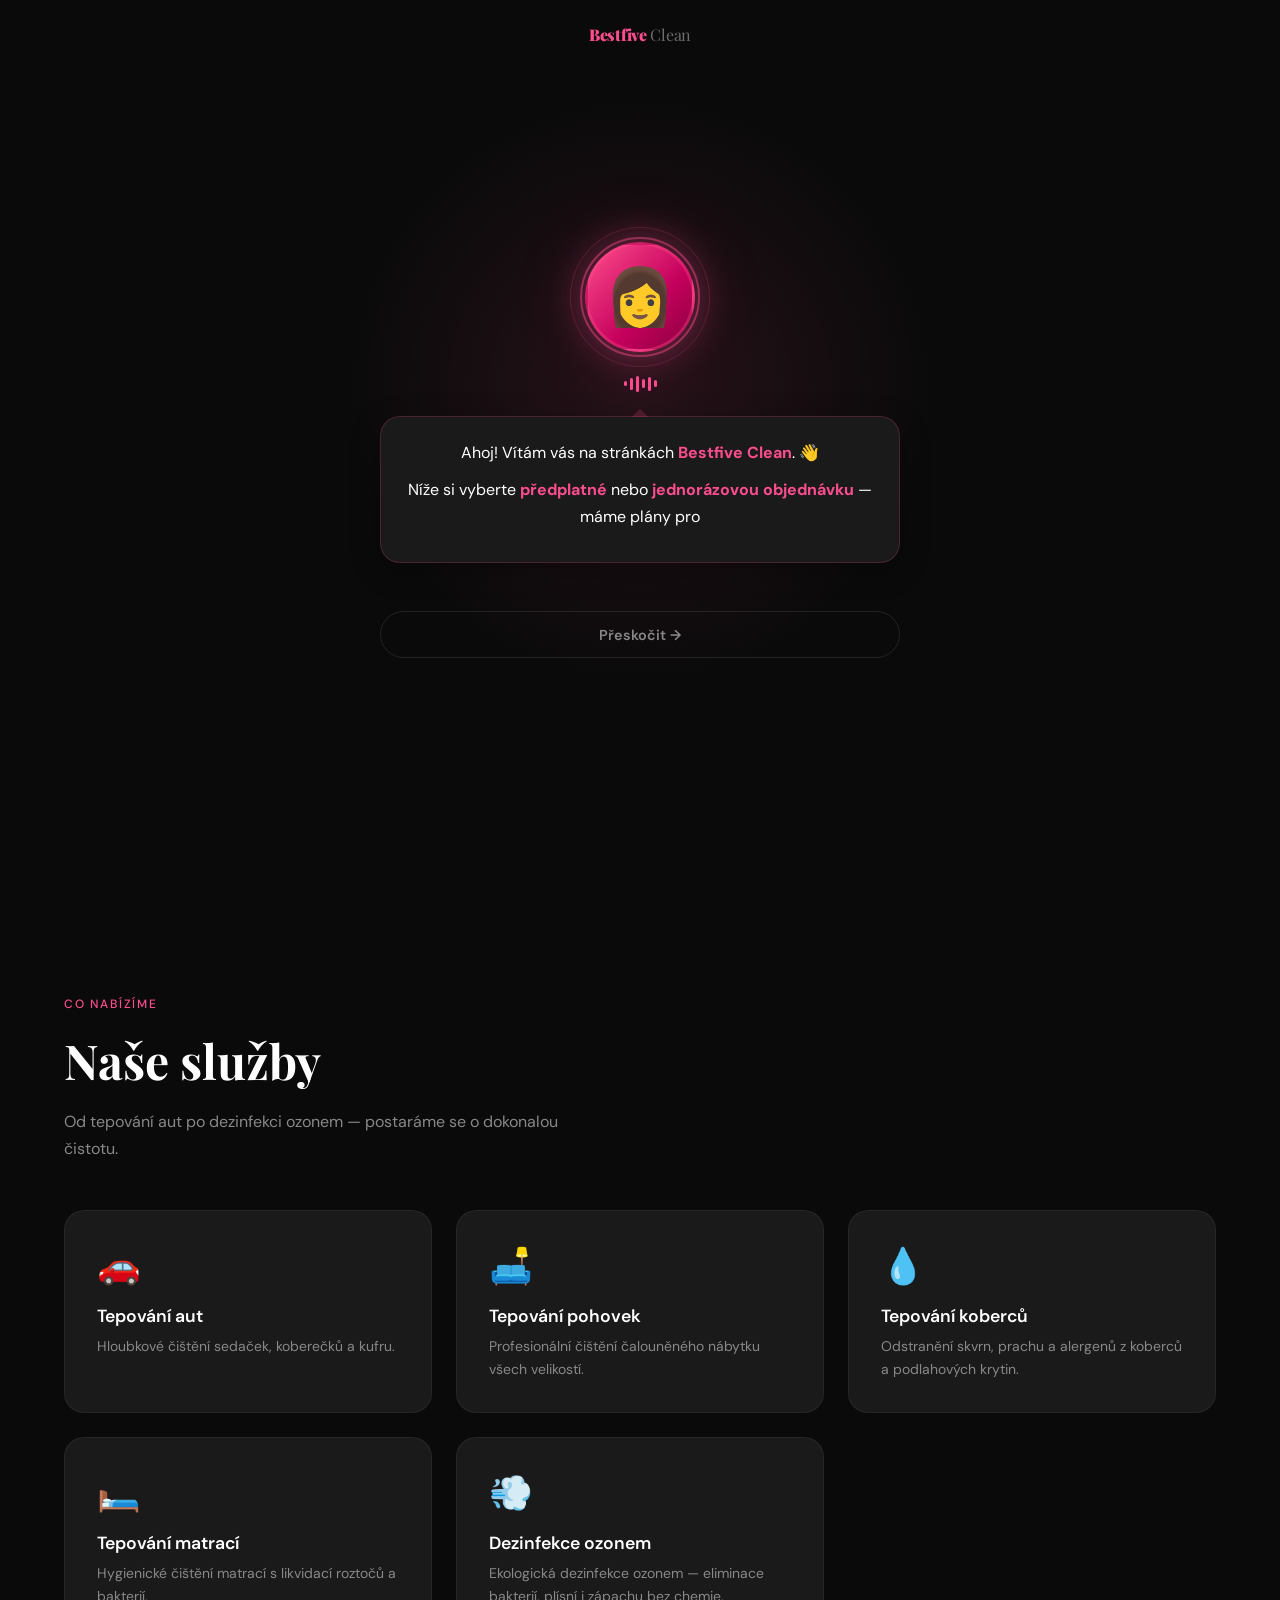
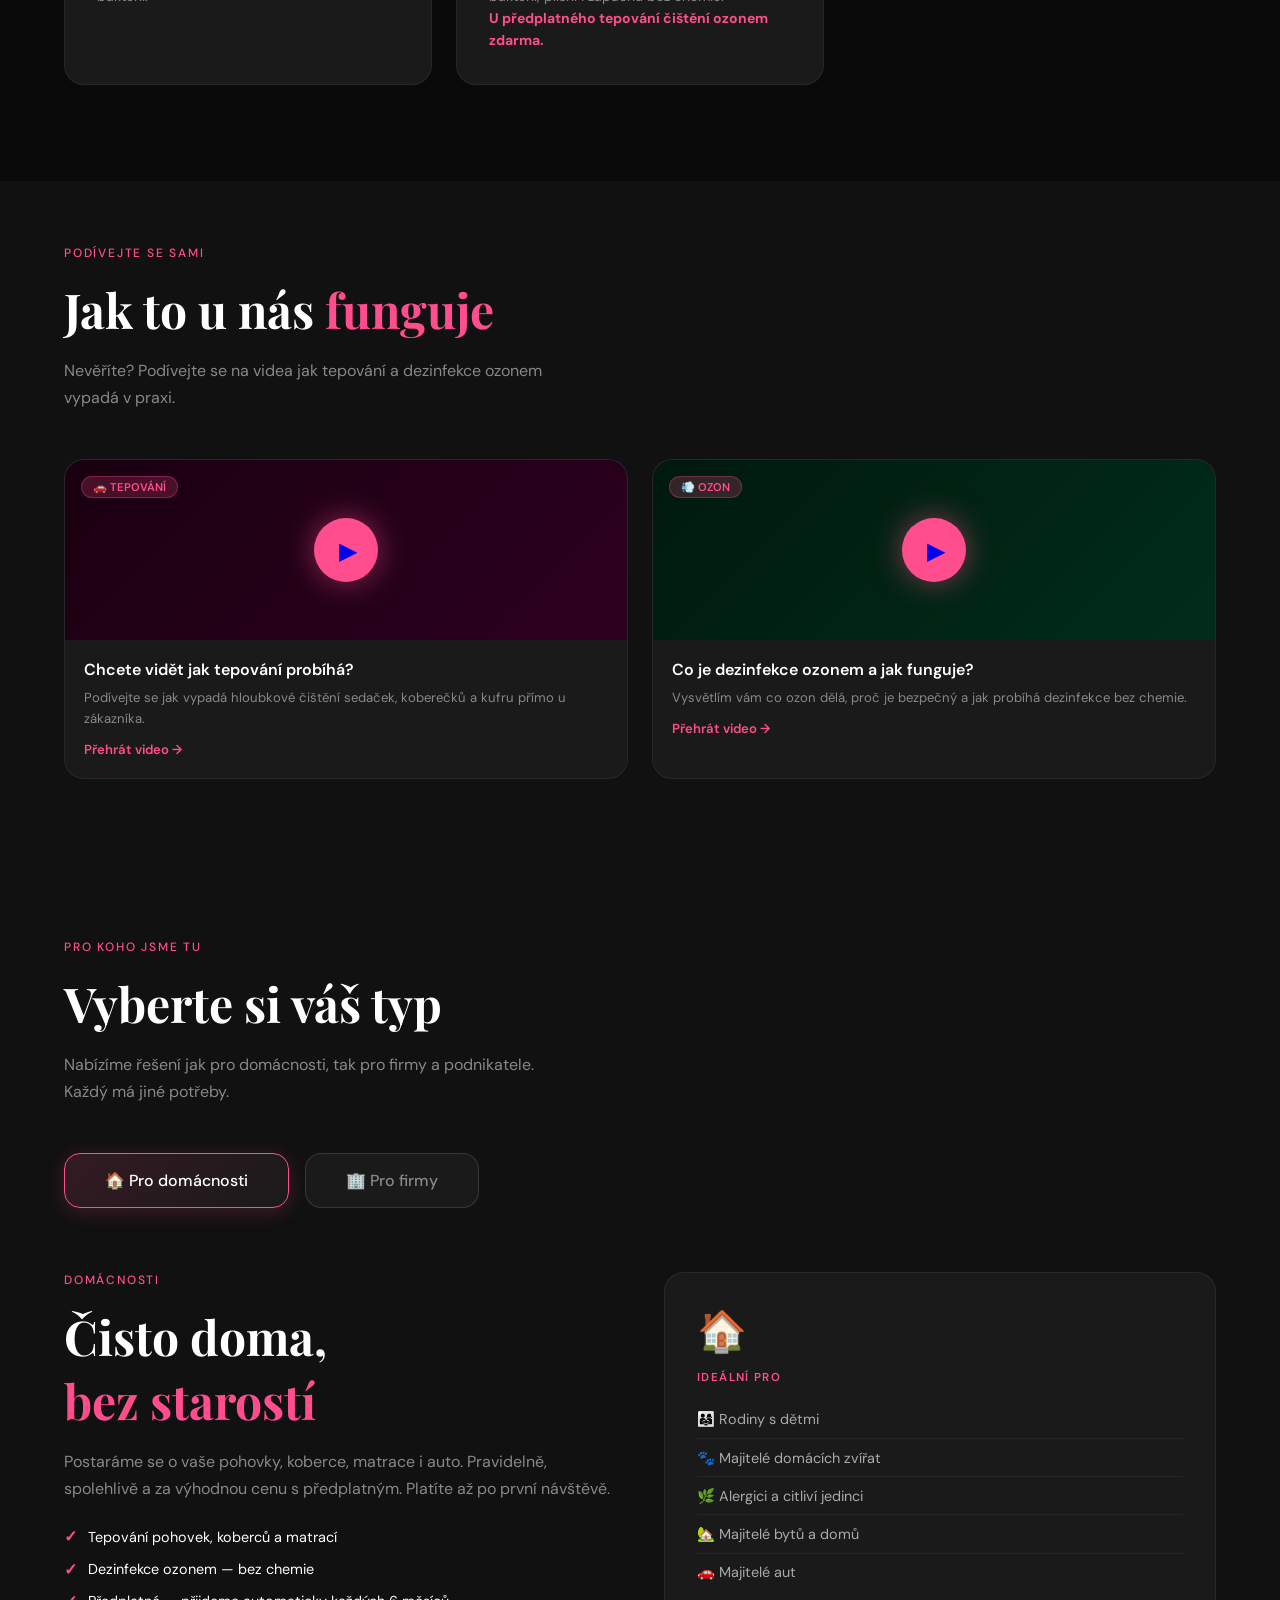
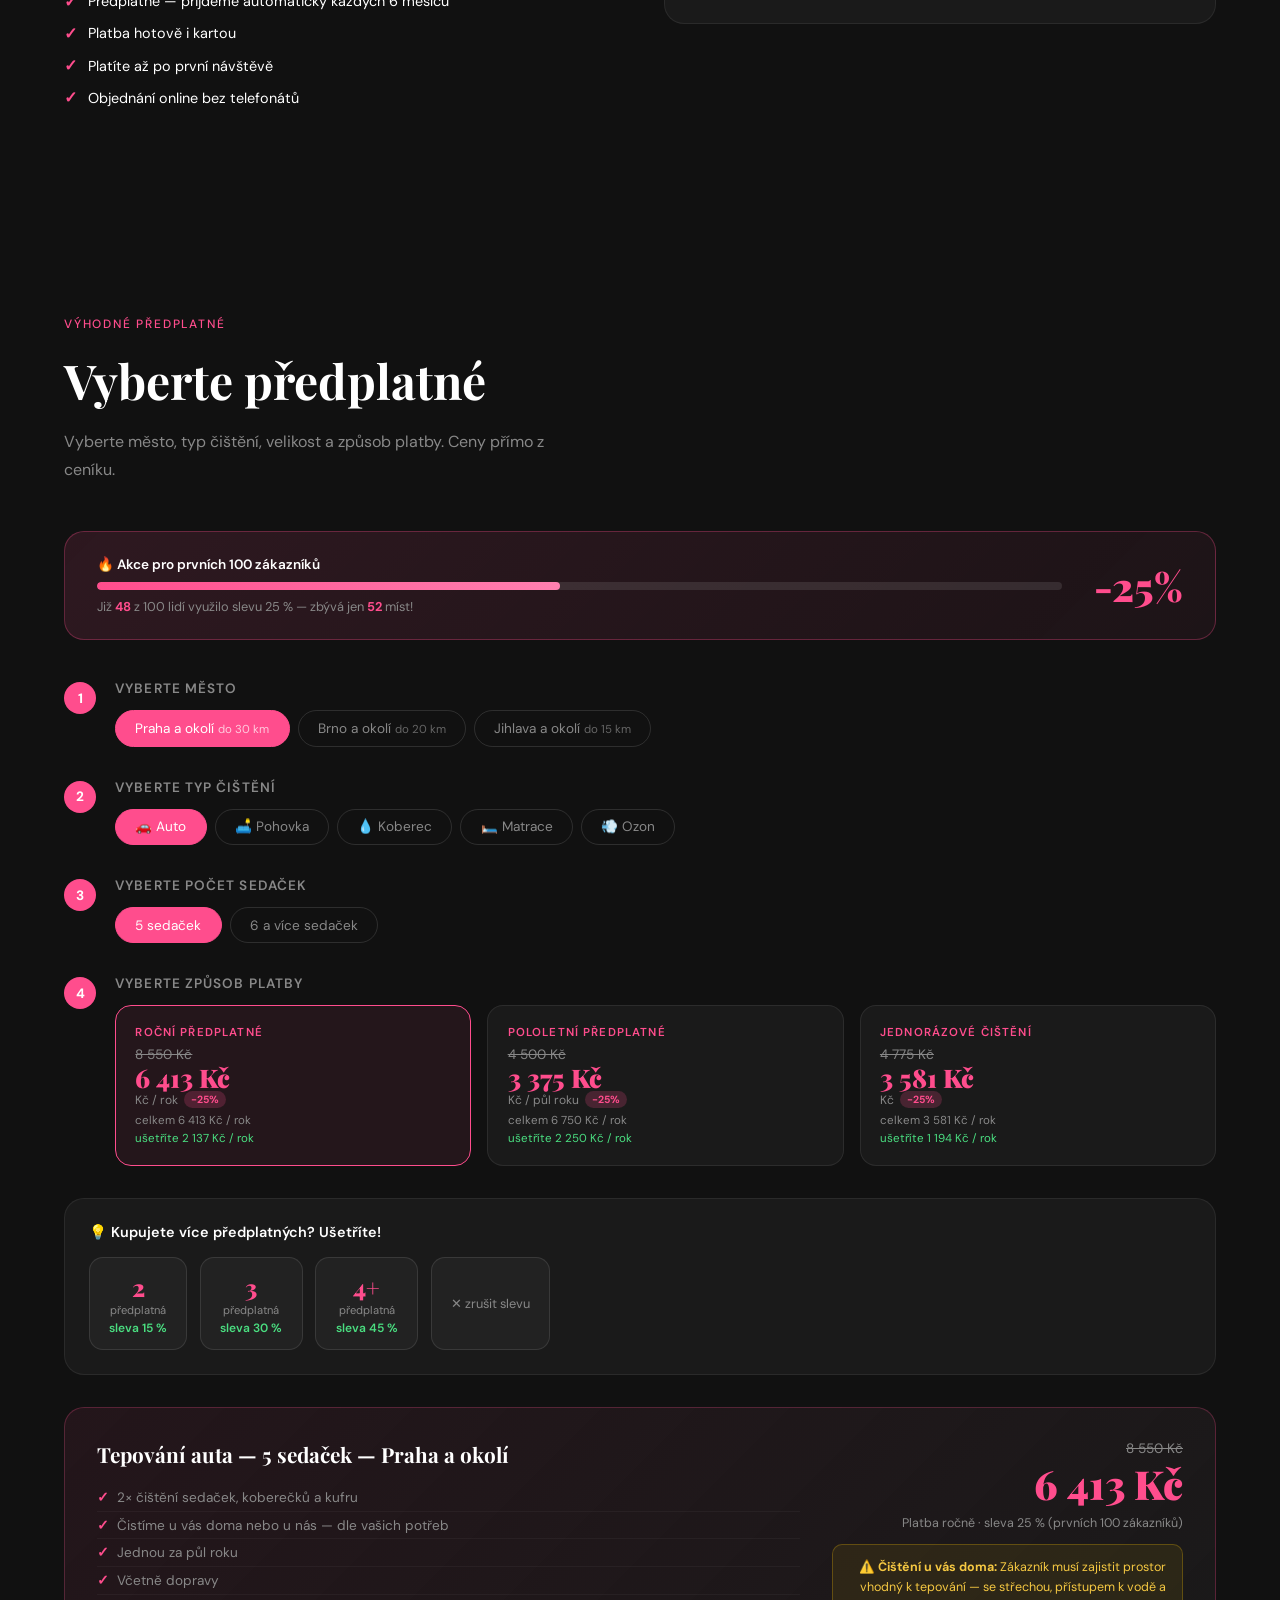
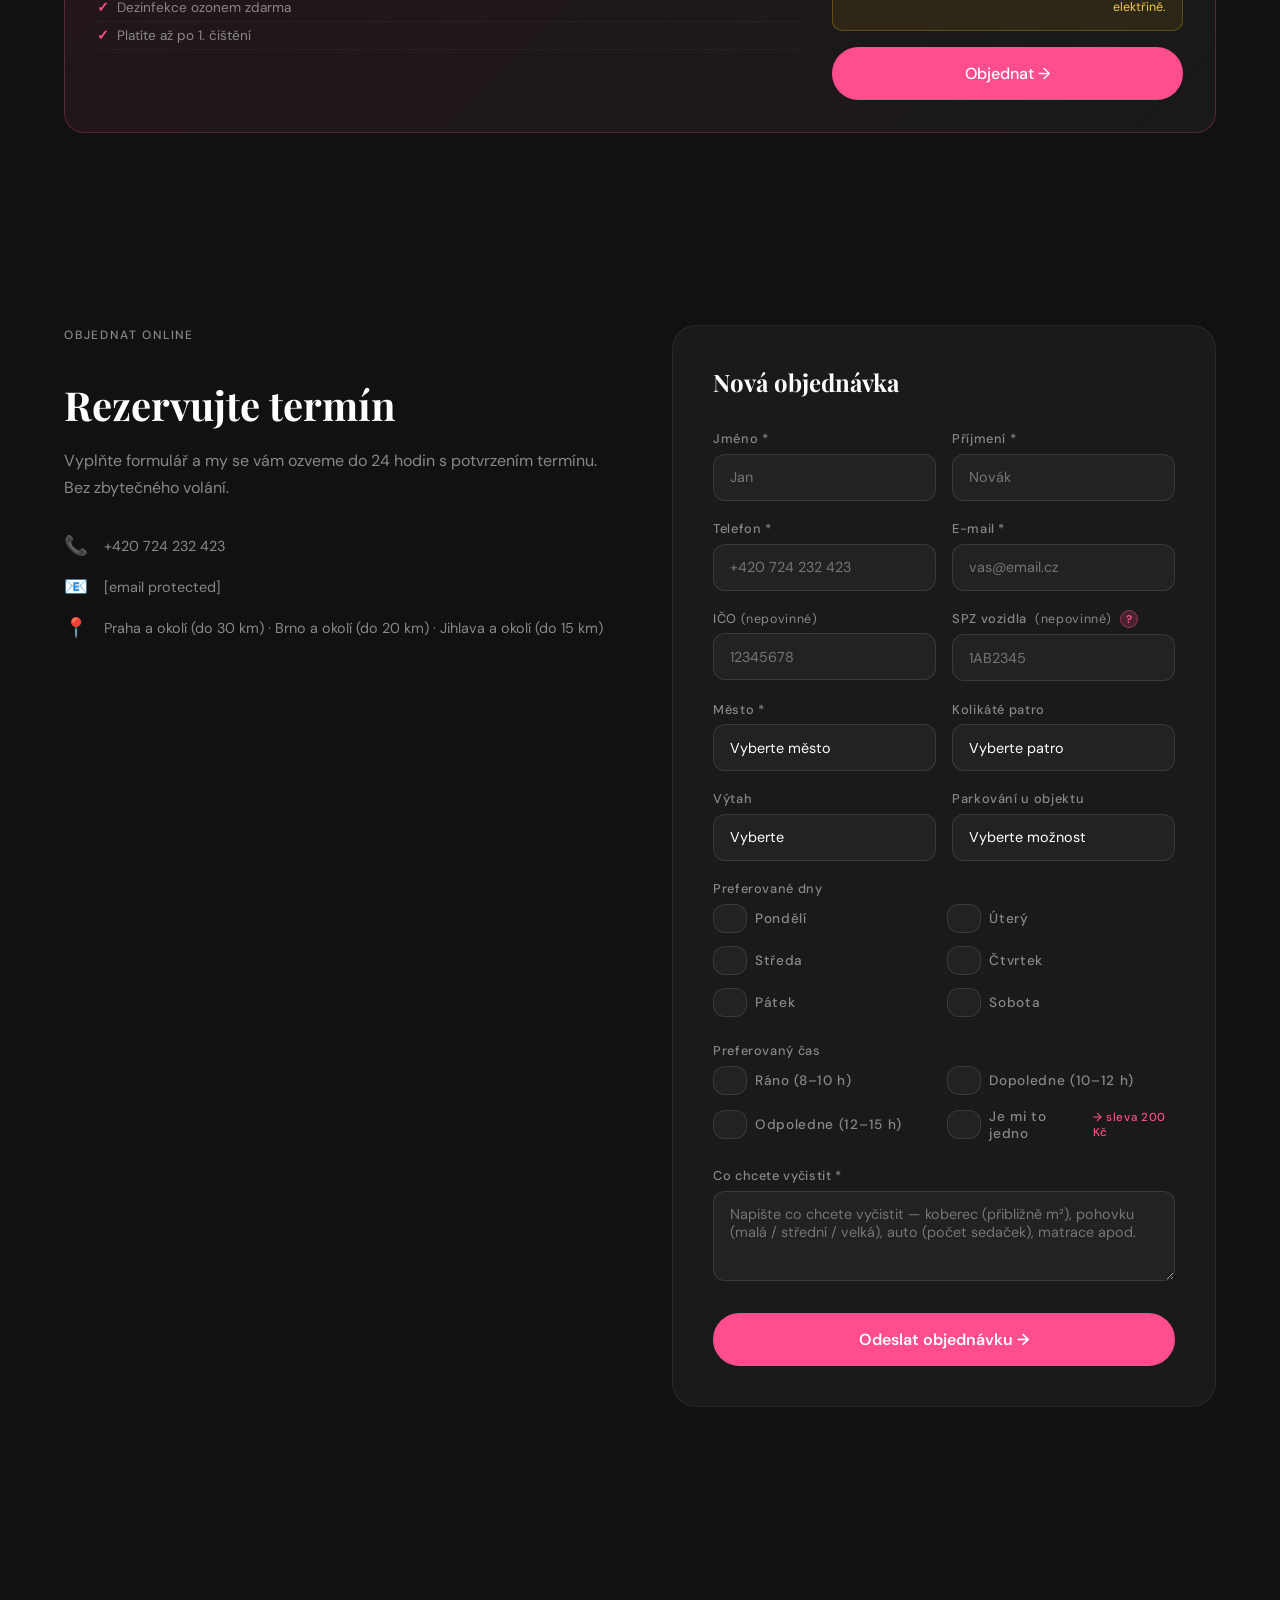
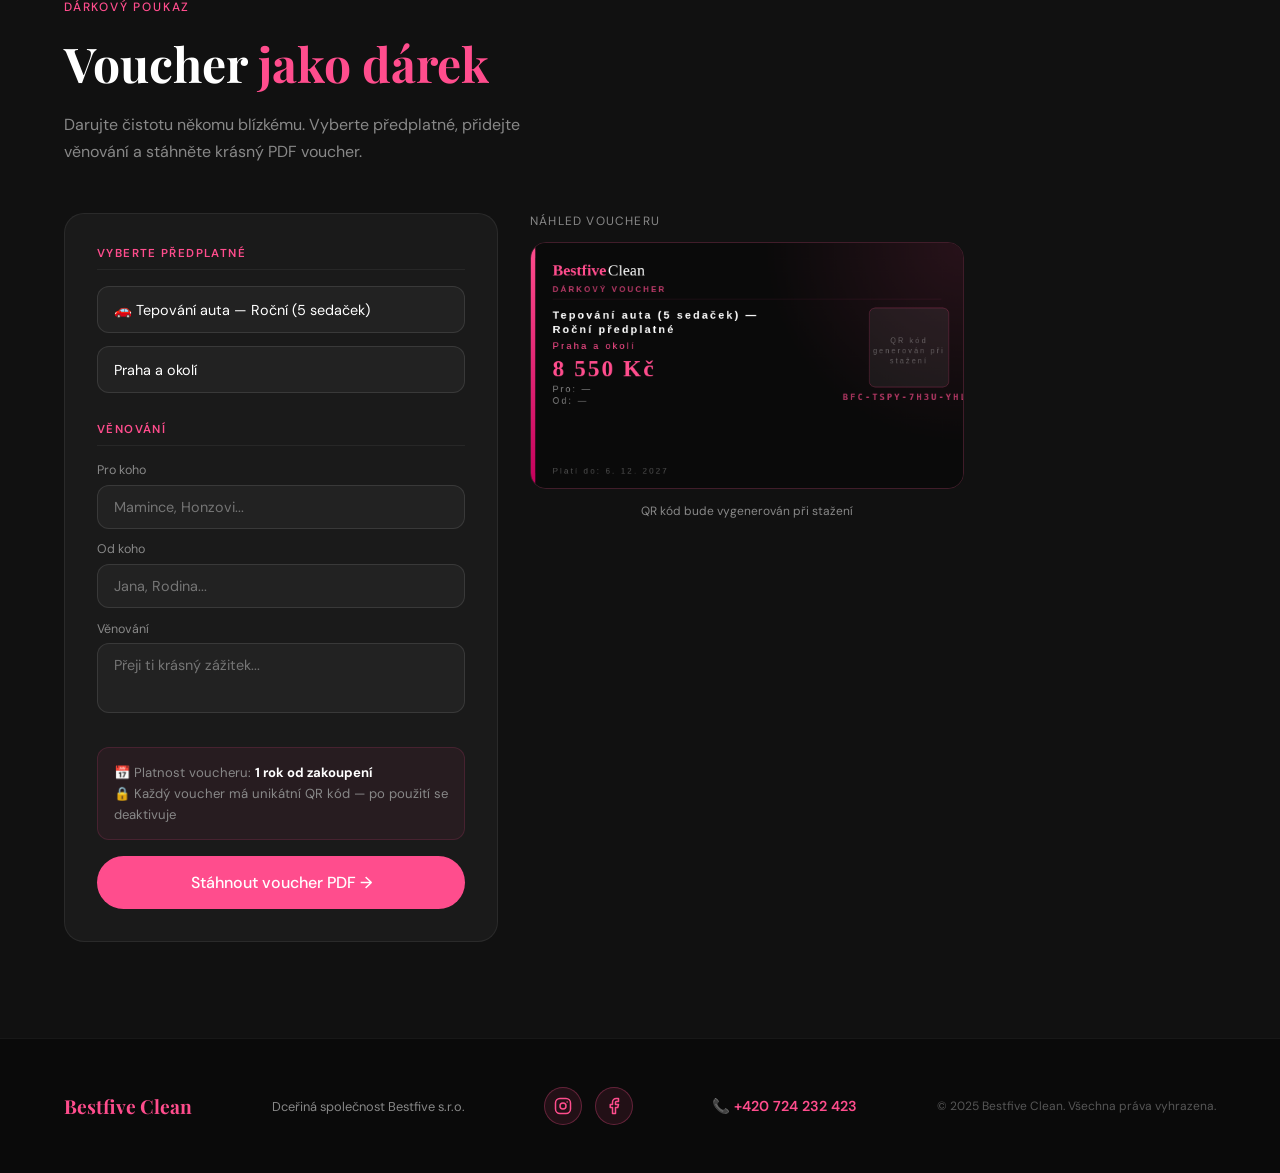
==== bestfive-clean-4.html @ 5b44f84d "Initial commit" ====
<!DOCTYPE html>
<html lang="cs">
<head>
<meta charset="UTF-8">
<meta name="viewport" content="width=device-width, initial-scale=1.0">
<title>Bestfive Clean – Profesionální čištění</title>
<link href="https://fonts.googleapis.com/css2?family=Playfair+Display:wght@400;700;900&family=DM+Sans:wght@300;400;500&display=swap" rel="stylesheet">
<style>
  :root {
    --pink: #ff4d8d;
    --pink-light: #ff80b0;
    --pink-pale: #ffe0ed;
    --black: #0a0a0a;
    --dark: #111111;
    --dark2: #1a1a1a;
    --dark3: #222222;
    --gray: #888;
    --white: #ffffff;
  }

  * { margin: 0; padding: 0; box-sizing: border-box; }

  html { scroll-behavior: smooth; }

  body {
    background: var(--black);
    color: var(--white);
    font-family: 'DM Sans', sans-serif;
    overflow-x: hidden;
  }

  /* NAV */
  nav {
    position: fixed; top: 0; width: 100%; z-index: 100;
    padding: 1.2rem 4rem;
    display: flex; align-items: center; justify-content: space-between;
    background: rgba(10,10,10,0.85);
    backdrop-filter: blur(16px);
    border-bottom: 1px solid rgba(255,77,141,0.15);
  }
  .logo {
    font-family: 'Playfair Display', serif;
    font-size: 1.5rem; font-weight: 900;
    color: var(--pink);
    letter-spacing: -0.5px;
  }
  .logo span { color: var(--white); font-weight: 300; }
  nav ul { list-style: none; display: flex; gap: 2.5rem; }
  nav ul a {
    color: var(--gray); text-decoration: none;
    font-size: 0.875rem; font-weight: 500;
    transition: color 0.2s;
    letter-spacing: 0.05em;
  }
  nav ul a:hover { color: var(--pink); }
  .nav-btn {
    background: var(--pink); color: var(--white);
    border: none; padding: 0.65rem 1.5rem;
    border-radius: 50px; font-size: 0.875rem; font-weight: 500;
    cursor: pointer; transition: all 0.2s;
    font-family: 'DM Sans', sans-serif;
  }
  .nav-btn:hover { background: var(--pink-light); transform: translateY(-1px); }

  /* HERO */
  .hero {
    min-height: 100vh;
    display: flex; flex-direction: column;
    align-items: center; justify-content: center;
    text-align: center;
    padding: 8rem 2rem 4rem;
    position: relative;
    overflow: hidden;
  }
  .hero::before {
    content: '';
    position: absolute; top: -200px; left: 50%; transform: translateX(-50%);
    width: 700px; height: 700px;
    background: radial-gradient(circle, rgba(255,77,141,0.18) 0%, transparent 70%);
    pointer-events: none;
  }
  .hero-badge {
    display: inline-block;
    background: rgba(255,77,141,0.12);
    border: 1px solid rgba(255,77,141,0.3);
    color: var(--pink); font-size: 0.75rem; font-weight: 500;
    padding: 0.4rem 1.2rem; border-radius: 50px;
    margin-bottom: 2rem; letter-spacing: 0.12em; text-transform: uppercase;
    animation: fadeUp 0.6s ease both;
  }
  .hero h1 {
    font-family: 'Playfair Display', serif;
    font-size: clamp(3rem, 8vw, 6.5rem);
    font-weight: 900; line-height: 1.05;
    margin-bottom: 1.5rem;
    animation: fadeUp 0.6s 0.1s ease both;
  }
  .hero h1 .pink { color: var(--pink); }
  .hero p {
    font-size: 1.1rem; color: var(--gray);
    max-width: 540px; line-height: 1.7;
    margin-bottom: 2.5rem;
    animation: fadeUp 0.6s 0.2s ease both;
  }
  .hero-btns {
    display: flex; gap: 1rem; flex-wrap: wrap; justify-content: center;
    animation: fadeUp 0.6s 0.3s ease both;
  }
  .btn-primary {
    background: var(--pink); color: var(--white);
    padding: 1rem 2.2rem; border-radius: 50px;
    font-size: 1rem; font-weight: 500; cursor: pointer;
    border: none; transition: all 0.25s;
    font-family: 'DM Sans', sans-serif; text-decoration: none;
    display: inline-block;
  }
  .btn-primary:hover { background: var(--pink-light); transform: translateY(-2px); box-shadow: 0 8px 30px rgba(255,77,141,0.35); }
  .btn-outline {
    background: transparent; color: var(--white);
    padding: 1rem 2.2rem; border-radius: 50px;
    font-size: 1rem; font-weight: 500; cursor: pointer;
    border: 1px solid rgba(255,255,255,0.2); transition: all 0.25s;
    font-family: 'DM Sans', sans-serif; text-decoration: none;
    display: inline-block;
  }
  .btn-outline:hover { border-color: var(--pink); color: var(--pink); transform: translateY(-2px); }

  .hero-stats {
    display: flex; gap: 3rem; margin-top: 4rem;
    animation: fadeUp 0.6s 0.4s ease both;
  }
  .stat { text-align: center; }
  .stat-num {
    font-family: 'Playfair Display', serif;
    font-size: 2rem; font-weight: 700; color: var(--pink);
  }
  .stat-label { font-size: 0.8rem; color: var(--gray); margin-top: 0.2rem; }

  /* SERVICES */
  section { padding: 6rem 4rem; }
  .section-label {
    font-size: 0.75rem; color: var(--pink); letter-spacing: 0.15em;
    text-transform: uppercase; font-weight: 500; margin-bottom: 1rem;
  }
  .section-title {
    font-family: 'Playfair Display', serif;
    font-size: clamp(2rem, 4vw, 3rem); font-weight: 700;
    margin-bottom: 1rem;
  }
  .section-sub { color: var(--gray); font-size: 1rem; max-width: 500px; line-height: 1.7; margin-bottom: 3rem; }

  .services-grid {
    display: grid;
    grid-template-columns: repeat(auto-fit, minmax(280px, 1fr));
    gap: 1.5rem;
  }
  .service-card {
    background: var(--dark2);
    border: 1px solid rgba(255,255,255,0.06);
    border-radius: 20px; padding: 2rem;
    transition: all 0.3s; cursor: default;
    position: relative; overflow: hidden;
  }
  .service-card::before {
    content: '';
    position: absolute; top: 0; left: 0; right: 0; height: 2px;
    background: linear-gradient(90deg, transparent, var(--pink), transparent);
    opacity: 0; transition: opacity 0.3s;
  }
  .service-card:hover { border-color: rgba(255,77,141,0.2); transform: translateY(-4px); }
  .service-card:hover::before { opacity: 1; }
  .service-icon { font-size: 2.2rem; margin-bottom: 1rem; }
  .service-card h3 { font-size: 1.1rem; font-weight: 600; margin-bottom: 0.5rem; }
  .service-card p { color: var(--gray); font-size: 0.875rem; line-height: 1.6; }

  /* CITY TABS */
  .city-section { background: var(--dark); }
  .tabs {
    display: flex; gap: 0.5rem; margin-bottom: 2.5rem; flex-wrap: wrap;
  }
  .tab {
    padding: 0.6rem 1.5rem; border-radius: 50px;
    border: 1px solid rgba(255,255,255,0.1);
    background: transparent; color: var(--gray);
    cursor: pointer; font-size: 0.875rem; font-weight: 500;
    transition: all 0.2s; font-family: 'DM Sans', sans-serif;
  }
  .tab.active { background: var(--pink); color: var(--white); border-color: var(--pink); }
  .tab:hover:not(.active) { border-color: var(--pink); color: var(--pink); }

  .city-panel { display: none; }
  .city-panel.active { display: block; }

  /* PRICING */
  .plans-grid {
    display: grid;
    grid-template-columns: repeat(auto-fit, minmax(300px, 1fr));
    gap: 1.5rem;
  }
  .plan-card {
    background: var(--dark2);
    border: 1px solid rgba(255,255,255,0.06);
    border-radius: 24px; padding: 2.5rem;
    transition: all 0.3s; position: relative;
  }
  .plan-card.featured {
    border-color: var(--pink);
    background: linear-gradient(135deg, rgba(255,77,141,0.08), var(--dark2));
  }
  .plan-badge {
    position: absolute; top: -14px; left: 50%; transform: translateX(-50%);
    background: var(--pink); color: var(--white);
    font-size: 0.7rem; font-weight: 600; padding: 0.3rem 1rem;
    border-radius: 50px; letter-spacing: 0.08em; text-transform: uppercase;
    white-space: nowrap;
  }
  .plan-type {
    font-size: 0.7rem; color: var(--pink); letter-spacing: 0.12em;
    text-transform: uppercase; font-weight: 600; margin-bottom: 0.5rem;
  }
  .plan-name { font-family: 'Playfair Display', serif; font-size: 1.4rem; font-weight: 700; margin-bottom: 1rem; }
  .plan-price {
    margin-bottom: 1.5rem;
    display: flex; align-items: baseline; gap: 0.3rem;
  }
  .price-amount {
    font-family: 'Playfair Display', serif;
    font-size: 2.8rem; font-weight: 900; color: var(--pink);
  }
  .price-unit { color: var(--gray); font-size: 0.875rem; }
  .plan-desc { color: var(--gray); font-size: 0.875rem; margin-bottom: 1.5rem; line-height: 1.6; }
  .plan-features { list-style: none; margin-bottom: 2rem; }
  .plan-features li {
    padding: 0.5rem 0;
    border-bottom: 1px solid rgba(255,255,255,0.05);
    font-size: 0.875rem; display: flex; align-items: center; gap: 0.6rem;
  }
  .plan-features li:last-child { border-bottom: none; }
  .plan-features li::before { content: '✓'; color: var(--pink); font-weight: 700; font-size: 0.8rem; }
  .plan-btn {
    width: 100%; padding: 0.9rem;
    border-radius: 50px; border: none; cursor: pointer;
    font-size: 0.9rem; font-weight: 600;
    font-family: 'DM Sans', sans-serif;
    transition: all 0.25s;
  }
  .plan-btn-primary { background: var(--pink); color: var(--white); }
  .plan-btn-primary:hover { background: var(--pink-light); transform: translateY(-1px); }
  .plan-btn-outline { background: transparent; color: var(--white); border: 1px solid rgba(255,255,255,0.15); }
  .plan-btn-outline:hover { border-color: var(--pink); color: var(--pink); }

  /* BOOKING FORM */
  .booking-section { background: var(--dark); }
  .booking-grid {
    display: grid; grid-template-columns: 1fr 1fr; gap: 4rem; align-items: start;
  }
  .booking-info h2 { font-family: 'Playfair Display', serif; font-size: 2.5rem; margin-bottom: 1rem; }
  .booking-info p { color: var(--gray); line-height: 1.7; margin-bottom: 2rem; }
  .contact-item {
    display: flex; align-items: center; gap: 1rem;
    margin-bottom: 1rem; color: var(--gray); font-size: 0.9rem;
  }
  .contact-item .icon { font-size: 1.2rem; }
  .contact-item a { color: var(--gray); text-decoration: none; transition: color 0.2s; }
  .contact-item a:hover { color: var(--pink); }

  .booking-form {
    background: var(--dark2);
    border: 1px solid rgba(255,255,255,0.06);
    border-radius: 24px; padding: 2.5rem;
  }
  .booking-form h3 {
    font-family: 'Playfair Display', serif;
    font-size: 1.5rem; margin-bottom: 2rem;
  }
  .form-row { display: grid; grid-template-columns: 1fr 1fr; gap: 1rem; }
  .form-group { margin-bottom: 1.2rem; }
  .form-group label {
    display: block; font-size: 0.8rem; color: var(--gray);
    margin-bottom: 0.4rem; font-weight: 500; letter-spacing: 0.05em;
  }
  .form-group input,
  .form-group select,
  .form-group textarea {
    width: 100%;
    background: rgba(255,255,255,0.04);
    border: 1px solid rgba(255,255,255,0.1);
    border-radius: 12px; padding: 0.85rem 1rem;
    color: var(--white); font-size: 0.9rem;
    font-family: 'DM Sans', sans-serif;
    transition: border-color 0.2s; outline: none;
    appearance: none;
  }
  .form-group input:focus,
  .form-group select:focus,
  .form-group textarea:focus { border-color: var(--pink); }
  .form-group select option { background: var(--dark2); }
  .form-group textarea { resize: vertical; min-height: 100px; }
  .form-submit {
    width: 100%; padding: 1rem;
    background: var(--pink); color: var(--white);
    border: none; border-radius: 50px;
    font-size: 1rem; font-weight: 600; cursor: pointer;
    font-family: 'DM Sans', sans-serif;
    transition: all 0.25s; margin-top: 0.5rem;
  }
  .form-submit:hover { background: var(--pink-light); transform: translateY(-1px); box-shadow: 0 8px 30px rgba(255,77,141,0.3); }

  /* SUCCESS */
  .success-msg {
    display: none; text-align: center; padding: 2rem;
  }
  .success-msg .check { font-size: 3rem; margin-bottom: 1rem; }
  .success-msg h4 { font-family: 'Playfair Display', serif; font-size: 1.5rem; color: var(--pink); margin-bottom: 0.5rem; }
  .success-msg p { color: var(--gray); }

  /* FOOTER */
  footer {
    background: var(--black);
    border-top: 1px solid rgba(255,255,255,0.06);
    padding: 3rem 4rem;
    display: flex; align-items: center; justify-content: space-between;
    flex-wrap: wrap; gap: 1rem;
  }
  .footer-logo { font-family: 'Playfair Display', serif; font-size: 1.2rem; color: var(--pink); font-weight: 700; }
  .footer-note { color: var(--gray); font-size: 0.8rem; }
  .footer-sub { color: var(--gray); font-size: 0.75rem; opacity: 0.6; }

  /* MODAL */
  .modal-overlay {
    display: none; position: fixed; inset: 0; z-index: 1000;
    background: rgba(0,0,0,0.85); backdrop-filter: blur(8px);
    align-items: center; justify-content: center;
  }
  .modal-overlay.open { display: flex; }
  .modal {
    background: var(--dark2); border: 1px solid rgba(255,77,141,0.2);
    border-radius: 24px; padding: 2.5rem; max-width: 480px; width: 90%;
    position: relative; animation: modalIn 0.3s ease;
  }
  .modal-close {
    position: absolute; top: 1.2rem; right: 1.5rem;
    background: none; border: none; color: var(--gray);
    font-size: 1.4rem; cursor: pointer;
  }
  .modal h3 { font-family: 'Playfair Display', serif; font-size: 1.5rem; margin-bottom: 0.5rem; }
  .modal .plan-info {
    background: rgba(255,77,141,0.08); border-radius: 12px;
    padding: 1rem 1.2rem; margin-bottom: 1.5rem;
    border: 1px solid rgba(255,77,141,0.2);
  }
  .modal .plan-info p { font-size: 0.875rem; color: var(--pink-light); }

  @keyframes fadeUp {
    from { opacity: 0; transform: translateY(20px); }
    to { opacity: 1; transform: translateY(0); }
  }
  @keyframes modalIn {
    from { opacity: 0; transform: scale(0.95) translateY(10px); }
    to { opacity: 1; transform: scale(1) translateY(0); }
  }

  @media (max-width: 768px) {
    nav { padding: 1rem 1.5rem; }
    nav ul { display: none; }
    section { padding: 4rem 1.5rem; }
    .booking-grid { grid-template-columns: 1fr; gap: 2rem; }
    .form-row { grid-template-columns: 1fr; }
    footer { flex-direction: column; text-align: center; padding: 2rem 1.5rem; }
    .hero-stats { gap: 1.5rem; }
  }

  /* ===== SPLASH SCREEN ===== */
  #splash {
    position: fixed; inset: 0; z-index: 1000;
    background: var(--black);
    display: flex; align-items: center; justify-content: center;
    flex-direction: column;
    transition: opacity 0.6s ease, transform 0.6s ease;
  }
  #splash.hiding {
    opacity: 0; pointer-events: none; transform: scale(1.03);
  }

  /* Subtle bg glow */
  #splash::before {
    content: '';
    position: absolute; top: 50%; left: 50%; transform: translate(-50%,-60%);
    width: 600px; height: 600px; border-radius: 50%;
    background: radial-gradient(circle, rgba(255,77,141,0.12) 0%, transparent 70%);
    pointer-events: none;
  }

  .splash-inner {
    display: flex; flex-direction: column; align-items: center;
    max-width: 520px; width: 90%; text-align: center;
    position: relative; z-index: 1;
    animation: splashFadeIn 0.5s ease both;
  }
  @keyframes splashFadeIn {
    from { opacity:0; transform: translateY(16px); }
    to   { opacity:1; transform: translateY(0); }
  }

  /* Big avatar circle */
  .splash-avatar {
    width: 110px; height: 110px; border-radius: 50%;
    background: linear-gradient(135deg, #ff4d8d 0%, #c4005c 60%, #8b0040 100%);
    display: flex; align-items: center; justify-content: center;
    font-size: 3.5rem; margin-bottom: 1.5rem;
    position: relative;
    box-shadow: 0 0 40px rgba(255,77,141,0.4), 0 0 80px rgba(255,77,141,0.15);
    border: 3px solid rgba(255,77,141,0.35);
  }
  .splash-avatar.speaking::before {
    content: '';
    position: absolute; inset: -8px; border-radius: 50%;
    border: 2px solid rgba(255,77,141,0.45);
    animation: speakRing 1.1s ease-in-out infinite;
  }
  .splash-avatar.speaking::after {
    content: '';
    position: absolute; inset: -18px; border-radius: 50%;
    border: 1px solid rgba(255,77,141,0.18);
    animation: speakRing 1.1s 0.35s ease-in-out infinite;
  }
  @keyframes speakRing {
    0%   { transform: scale(1); opacity: 0.9; }
    100% { transform: scale(1.25); opacity: 0; }
  }

  .splash-name {
    font-family: 'Playfair Display', serif;
    font-size: 1.3rem; font-weight: 700; margin-bottom: 0.2rem;
  }
  .splash-role {
    font-size: 0.78rem; color: var(--pink);
    letter-spacing: 0.1em; text-transform: uppercase;
    margin-bottom: 1.8rem;
  }

  /* Speech box */
  .splash-speech {
    background: var(--dark2);
    border: 1px solid rgba(255,77,141,0.2);
    border-radius: 20px; padding: 1.4rem 1.6rem;
    min-height: 90px; width: 100%;
    font-size: 1rem; line-height: 1.7; color: var(--white);
    display: flex; align-items: center; justify-content: center;
    margin-bottom: 1.5rem; position: relative;
    box-shadow: 0 8px 30px rgba(0,0,0,0.3);
  }
  /* little triangle pointing up to avatar */
  .splash-speech::before {
    content: '';
    position: absolute; top: -8px; left: 50%; transform: translateX(-50%);
    width: 0; height: 0;
    border-left: 8px solid transparent;
    border-right: 8px solid transparent;
    border-bottom: 8px solid rgba(255,77,141,0.2);
  }

  /* Typing dots */
  .typing-dots { display: flex; gap: 5px; align-items: center; }
  .typing-dots span {
    width: 8px; height: 8px; border-radius: 50%;
    background: var(--pink); display: inline-block;
    animation: typingBounce 1.2s ease-in-out infinite;
  }
  .typing-dots span:nth-child(2) { animation-delay: 0.2s; }
  .typing-dots span:nth-child(3) { animation-delay: 0.4s; }
  @keyframes typingBounce {
    0%,60%,100% { transform: translateY(0); opacity: 0.35; }
    30%          { transform: translateY(-7px); opacity: 1; }
  }

  /* Progress dots */
  .splash-dots {
    display: flex; gap: 6px; margin-bottom: 1.5rem;
  }
  .sp-dot {
    width: 7px; height: 7px; border-radius: 50%;
    background: rgba(255,255,255,0.15); transition: all 0.3s; cursor: pointer;
  }
  .sp-dot.active { background: var(--pink); width: 22px; border-radius: 4px; }
  .sp-dot.done   { background: rgba(255,77,141,0.4); }

  /* Buttons */
  .splash-btns { display: flex; gap: 0.8rem; width: 100%; }
  .sp-btn {
    flex: 1; padding: 0.85rem 1rem;
    border-radius: 50px; font-size: 0.9rem; font-weight: 600;
    cursor: pointer; font-family: 'DM Sans', sans-serif; transition: all 0.25s;
    border: none;
  }
  .sp-btn-primary { background: var(--pink); color: white; }
  .sp-btn-primary:hover { background: var(--pink-light); transform: translateY(-1px); box-shadow: 0 8px 24px rgba(255,77,141,0.35); }
  .sp-btn-skip { background: transparent; color: var(--gray); border: 1px solid rgba(255,255,255,0.1); }
  .sp-btn-skip:hover { color: white; border-color: rgba(255,255,255,0.3); }

  /* Soundwave under name */
  .soundwave {
    display: flex; align-items: center; gap: 3px; height: 16px; margin-bottom: 1.5rem;
  }
  .soundwave span {
    width: 3px; border-radius: 3px; background: var(--pink);
    animation: wave 0.8s ease-in-out infinite;
  }
  .soundwave span:nth-child(1) { height: 5px;  animation-delay: 0s; }
  .soundwave span:nth-child(2) { height: 12px; animation-delay: 0.1s; }
  .soundwave span:nth-child(3) { height: 16px; animation-delay: 0.2s; }
  .soundwave span:nth-child(4) { height: 9px;  animation-delay: 0.3s; }
  .soundwave span:nth-child(5) { height: 14px; animation-delay: 0.15s; }
  .soundwave span:nth-child(6) { height: 7px;  animation-delay: 0.25s; }
  @keyframes wave {
    0%,100% { transform: scaleY(0.4); opacity: 0.4; }
    50%      { transform: scaleY(1);   opacity: 1; }
  }
  .soundwave.hidden span { animation: none; opacity: 0.2; transform: scaleY(0.3); }

  /* SEGMENT */
  .segment-btn {
    padding: 1rem 2.5rem; border-radius: 16px;
    border: 1.5px solid rgba(255,255,255,0.12);
    background: var(--dark2); color: var(--gray);
    cursor: pointer; font-size: 1rem; font-weight: 500;
    font-family: 'DM Sans', sans-serif; transition: all 0.25s;
    display: flex; align-items: center; gap: 0.5rem;
  }
  .segment-btn:hover { border-color: rgba(255,77,141,0.4); color: var(--white); }
  .segment-btn.active {
    background: linear-gradient(135deg, rgba(255,77,141,0.15), var(--dark2));
    border-color: var(--pink); color: var(--white);
    box-shadow: 0 4px 20px rgba(255,77,141,0.2);
  }
  .segment-panel { padding: 4rem; background: var(--dark); }
  .seg-feature {
    display: flex; align-items: center; gap: 0.7rem;
    font-size: 0.9rem; color: var(--white);
  }
  .seg-feature span { color: var(--pink); font-weight: 700; font-size: 1rem; }
  .seg-highlight-card {
    background: var(--dark2);
    border: 1px solid rgba(255,255,255,0.07);
    border-radius: 20px; padding: 2rem;
  }
  .seg-hl-icon { font-size: 2.5rem; margin-bottom: 0.8rem; }
  .seg-hl-title { font-size: 0.72rem; color: var(--pink); letter-spacing: 0.12em; text-transform: uppercase; font-weight: 600; margin-bottom: 1rem; }
  .seg-hl-item {
    padding: 0.6rem 0; border-bottom: 1px solid rgba(255,255,255,0.05);
    font-size: 0.9rem; color: var(--gray-light, #aaa);
  }
  .seg-hl-item:last-child { border-bottom: none; }
  @media (max-width: 768px) {
    .segment-panel { padding: 3rem 1.5rem; }
    .segment-btn { padding: 0.8rem 1.5rem; font-size: 0.9rem; }
  }
  /* NOVÝ CENÍK */
  .counter-box { background: linear-gradient(135deg, rgba(255,77,141,0.12), rgba(255,77,141,0.05)); border: 1px solid rgba(255,77,141,0.3); border-radius: 20px; padding: 1.5rem 2rem; display: flex; align-items: center; justify-content: space-between; gap: 2rem; margin-bottom: 2.5rem; flex-wrap: wrap; }
  .counter-label { font-size: 0.85rem; font-weight: 600; color: var(--white); margin-bottom: 0.6rem; }
  .counter-bar-wrap { height: 8px; background: rgba(255,255,255,0.1); border-radius: 50px; margin-bottom: 0.5rem; overflow: hidden; }
  .counter-bar { height: 100%; background: linear-gradient(90deg, var(--pink), var(--pink-light)); border-radius: 50px; transition: width 0.5s ease; }
  .counter-text { font-size: 0.8rem; color: var(--gray); }
  .counter-text strong { color: var(--pink); }
  .counter-left { flex: 1; min-width: 200px; }
  .counter-badge { font-family: 'Playfair Display', serif; font-size: 2.5rem; font-weight: 900; color: var(--pink); white-space: nowrap; }
  .step-section { display: flex; gap: 1.2rem; margin-bottom: 2rem; align-items: flex-start; }
  .step-num { width: 32px; height: 32px; border-radius: 50%; background: var(--pink); color: white; display: flex; align-items: center; justify-content: center; font-size: 0.85rem; font-weight: 700; flex-shrink: 0; margin-top: 2px; }
  .step-content { flex: 1; }
  .step-title { font-size: 0.85rem; font-weight: 600; color: var(--gray); margin-bottom: 0.8rem; text-transform: uppercase; letter-spacing: 0.08em; }
  .price-tabs { display: flex; gap: 0.5rem; flex-wrap: wrap; }
  .price-tab { padding: 0.55rem 1.2rem; border-radius: 50px; border: 1px solid rgba(255,255,255,0.12); background: transparent; color: var(--gray); cursor: pointer; font-size: 0.85rem; font-family: 'DM Sans', sans-serif; transition: all 0.2s; }
  .price-tab:hover { border-color: rgba(255,77,141,0.4); color: var(--white); }
  .price-tab.active { background: var(--pink); color: white; border-color: var(--pink); }
  .billing-cards { display: grid; grid-template-columns: repeat(auto-fit, minmax(180px, 1fr)); gap: 1rem; }
  .billing-card { background: var(--dark2); border: 1px solid rgba(255,255,255,0.08); border-radius: 16px; padding: 1.2rem; cursor: pointer; transition: all 0.2s; }
  .billing-card:hover { border-color: rgba(255,77,141,0.3); }
  .billing-card.active { border-color: var(--pink); background: rgba(255,77,141,0.08); }
  .billing-card .bc-type { font-size: 0.72rem; color: var(--pink); text-transform: uppercase; letter-spacing: 0.1em; font-weight: 600; margin-bottom: 0.4rem; }
  .billing-card .bc-price { font-family: 'Playfair Display', serif; font-size: 1.6rem; font-weight: 900; color: var(--white); }
  .billing-card .bc-unit { font-size: 0.75rem; color: var(--gray); }
  .billing-card .bc-annual { font-size: 0.72rem; color: var(--gray); margin-top: 0.3rem; }
  .billing-card .bc-save { font-size: 0.72rem; color: #4ade80; margin-top: 0.2rem; }
  .mix-box { background: var(--dark2); border: 1px solid rgba(255,255,255,0.07); border-radius: 20px; padding: 1.5rem; margin-bottom: 2rem; }
  .mix-title { font-size: 0.9rem; font-weight: 600; margin-bottom: 1rem; }
  .mix-items { display: flex; gap: 0.8rem; flex-wrap: wrap; }
  .mix-item { background: rgba(255,255,255,0.04); border: 1px solid rgba(255,255,255,0.1); border-radius: 14px; padding: 0.8rem 1.2rem; cursor: pointer; text-align: center; transition: all 0.2s; min-width: 90px; }
  .mix-item:hover { border-color: rgba(255,77,141,0.4); }
  .mix-item.active { border-color: var(--pink); background: rgba(255,77,141,0.1); }
  .mix-item .mix-num { font-family: 'Playfair Display', serif; font-size: 1.5rem; font-weight: 900; color: var(--pink); }
  .mix-item .mix-label { font-size: 0.7rem; color: var(--gray); }
  .mix-item .mix-disc { font-size: 0.75rem; color: #4ade80; font-weight: 600; margin-top: 0.2rem; }
  .mix-clear { color: var(--gray); font-size: 0.8rem; display: flex; align-items: center; justify-content: center; }
  .result-box { background: linear-gradient(135deg, rgba(255,77,141,0.08), var(--dark2)); border: 1px solid rgba(255,77,141,0.25); border-radius: 20px; padding: 2rem; display: flex; gap: 2rem; flex-wrap: wrap; align-items: flex-start; }
  .result-left { flex: 2; min-width: 200px; }
  .result-right { flex: 1; min-width: 160px; text-align: right; }
  .result-plan { font-family: 'Playfair Display', serif; font-size: 1.3rem; font-weight: 700; margin-bottom: 1rem; }
  .result-features { list-style: none; }
  .result-features li { font-size: 0.85rem; color: var(--gray); padding: 0.3rem 0; display: flex; align-items: center; gap: 0.5rem; border-bottom: 1px solid rgba(255,255,255,0.04); }
  .result-features li::before { content: '✓'; color: var(--pink); font-weight: 700; }
  .result-orig { font-size: 0.85rem; color: var(--gray); text-decoration: line-through; }
  .result-price { font-family: 'Playfair Display', serif; font-size: 2.5rem; font-weight: 900; color: var(--pink); }
  .result-sub { font-size: 0.78rem; color: var(--gray); margin-top: 0.3rem; }

  @media(max-width:768px){ .voucher-grid { grid-template-columns:1fr !important; } }
  .kc-section { margin-bottom: 1.8rem; }
  .kc-title { font-size: 0.72rem; color: var(--pink); letter-spacing: 0.12em; text-transform: uppercase; font-weight: 600; margin-bottom: 1rem; padding-bottom: 0.5rem; border-bottom: 1px solid rgba(255,255,255,0.06); }
  .kc-row { display: flex; align-items: center; gap: 1rem; margin-bottom: 0.7rem; flex-wrap: wrap; }
  .kc-row label { font-size: 0.82rem; color: var(--gray); min-width: 220px; flex-shrink: 0; }
  .kc-row input[type=range] { flex: 1; min-width: 120px; accent-color: var(--pink); }
  .kc-val { font-size: 0.82rem; font-weight: 600; color: var(--white); min-width: 90px; text-align: right; }
  .kc-city-grid { display: grid; grid-template-columns: repeat(auto-fit, minmax(200px, 1fr)); gap: 1rem; margin-bottom: 1rem; }
  .kc-city-card { background: rgba(255,255,255,0.03); border: 1px solid rgba(255,255,255,0.07); border-radius: 14px; padding: 1.2rem; }
  .kc-city-name { font-size: 0.9rem; font-weight: 600; margin-bottom: 0.8rem; }
  .kc-svc { padding: 0.45rem 1rem; border-radius: 50px; border: 1px solid rgba(255,255,255,0.1); background: transparent; color: var(--gray); cursor: pointer; font-size: 0.8rem; font-family: 'DM Sans', sans-serif; transition: all 0.2s; }
  .kc-svc.active { background: var(--pink); color: white; border-color: var(--pink); }
  .kc-ctab { padding: 0.5rem 1.2rem; border-radius: 50px; border: 1px solid rgba(255,255,255,0.1); background: transparent; color: var(--gray); cursor: pointer; font-size: 0.82rem; font-family: 'DM Sans', sans-serif; transition: all 0.2s; }
  .kc-ctab.active { background: var(--pink); color: white; border-color: var(--pink); }
  .kc-result-grid { display: grid; grid-template-columns: repeat(auto-fit, minmax(140px, 1fr)); gap: 0.8rem; margin-bottom: 1rem; }
  .kc-card { background: rgba(255,255,255,0.04); border: 1px solid rgba(255,255,255,0.07); border-radius: 12px; padding: 1rem; }
  .kc-card.pink { background: rgba(255,77,141,0.08); border-color: rgba(255,77,141,0.2); }
  .kc-card .kc-clabel { font-size: 0.72rem; color: var(--gray); margin-bottom: 0.3rem; }
  .kc-card .kc-cval { font-size: 1.1rem; font-weight: 700; color: var(--white); }
  .kc-card.pink .kc-cval { color: var(--pink); }
  .kc-card .kc-csub { font-size: 0.68rem; color: var(--gray); margin-top: 0.2rem; }
  .kc-table { width: 100%; border-collapse: collapse; font-size: 0.82rem; margin-bottom: 1rem; }
  .kc-table th { text-align: left; padding: 0.6rem 0.8rem; font-size: 0.72rem; color: var(--gray); border-bottom: 1px solid rgba(255,255,255,0.06); font-weight: 500; }
  .kc-table td { padding: 0.6rem 0.8rem; border-bottom: 1px solid rgba(255,255,255,0.04); color: var(--white); }
  .kc-table tr:last-child td { border-bottom: none; }
  .kc-table .kpink { color: var(--pink); font-weight: 600; }
  .kc-table .kgreen { color: #4ade80; font-size: 0.75rem; }
  .kc-badge { display: inline-block; background: rgba(74,222,128,0.15); color: #4ade80; font-size: 0.68rem; font-weight: 600; padding: 0.15rem 0.5rem; border-radius: 50px; }
  /* Bestfive logo top-left of splash */
  .splash-logo {
    position: absolute; top: 1.5rem; left: 50%; transform: translateX(-50%);
    font-family: 'Playfair Display', serif; font-size: 1rem; font-weight: 900;
    color: var(--pink); letter-spacing: -0.3px; white-space: nowrap;
  }
  .splash-logo span { color: rgba(255,255,255,0.4); font-weight: 300; }
</style>
</head>
<body>

<!-- NAV -->
<nav>
  <div class="logo">Bestfive<span> Clean</span></div>
  <ul>
    <li><a href="#sluzby">Služby</a></li>
    <li><a href="#segment">Domácnosti & Firmy</a></li>
    <li><a href="#predplatne">Předplatné</a></li>
    <li><a href="#voucher">Voucher</a></li>
    <li><a href="#objednavka">Objednávka</a></li>
  </ul>
  <button class="nav-btn" onclick="document.getElementById('objednavka').scrollIntoView({behavior:'smooth'})">Objednat</button>
  <a href="tel:+420724232423" style="color:var(--pink);font-size:0.875rem;font-weight:600;text-decoration:none;margin-left:1rem">📞 +420 724 232 423</a>
</nav>

<!-- HERO -->
<section class="hero">
  <div class="hero-badge">Dceřiná společnost Bestfive s.r.o.</div>
  <h1>Čistota, která<br><span class="pink">mluví za sebe</span></h1>
  <p>Profesionální tepování, dezinfekce a čištění pro váš domov i vůz. Jednorázově nebo výhodně v předplatném.</p>
  <div class="hero-btns">
    <a href="#predplatne" class="btn-primary">Zobrazit předplatné</a>
    <a href="#predplatne" class="btn-outline" onclick="setTimeout(()=>{document.querySelectorAll('#typeTabs .price-tab')[0].click();selectBilling('jed',document.querySelector('.billing-card:last-child'))},300)">Jednorázová objednávka</a>
    <a href="tel:+420724232423" class="btn-outline" style="display:flex;align-items:center;gap:0.5rem">📞 Zavolejte nám</a>
  </div>
  <div class="hero-stats">
    <div class="stat"><div class="stat-num" id="happyCount">95+</div><div class="stat-label">Spokojených zákazníků</div></div>
    <div class="stat"><div class="stat-num">5★</div><div class="stat-label">Průměrné hodnocení</div></div>
  </div>
</section>

<!-- SERVICES -->
<section id="sluzby">
  <p class="section-label">Co nabízíme</p>
  <h2 class="section-title">Naše služby</h2>
  <p class="section-sub">Od tepování aut po dezinfekci ozonem — postaráme se o dokonalou čistotu.</p>
  <div class="services-grid">
    <div class="service-card">
      <div class="service-icon">🚗</div>
      <h3>Tepování aut</h3>
      <p>Hloubkové čištění sedaček, koberečků a kufru.</p>
    </div>
    <div class="service-card">
      <div class="service-icon">🛋️</div>
      <h3>Tepování pohovek</h3>
      <p>Profesionální čištění čalouněného nábytku všech velikostí.</p>
    </div>
    <div class="service-card">
      <div class="service-icon">💧</div>
      <h3>Tepování koberců</h3>
      <p>Odstranění skvrn, prachu a alergenů z koberců a podlahových krytin.</p>
    </div>
    <div class="service-card">
      <div class="service-icon">🛏️</div>
      <h3>Tepování matrací</h3>
      <p>Hygienické čištění matrací s likvidací roztočů a bakterií.</p>
    </div>
    <div class="service-card">
      <div class="service-icon">💨</div>
      <h3>Dezinfekce ozonem</h3>
      <p>Ekologická dezinfekce ozonem — eliminace bakterií, plísní i zápachu bez chemie.<br><strong style="color:var(--pink)">U předplatného tepování čištění ozonem zdarma.</strong></p>
    </div>
  </div>
</section>

<!-- VIDEO SEKCE -->
<section style="background:var(--dark);padding:4rem">
  <p class="section-label">Podívejte se sami</p>
  <h2 class="section-title">Jak to u nás <span style="color:var(--pink)">funguje</span></h2>
  <p class="section-sub">Nevěříte? Podívejte se na videa jak tepování a dezinfekce ozonem vypadá v praxi.</p>
  <div style="display:grid;grid-template-columns:repeat(auto-fit,minmax(280px,1fr));gap:1.5rem">

    <!-- Video 1 - Tepování -->
    <div style="background:var(--dark2);border:1px solid rgba(255,255,255,0.06);border-radius:20px;overflow:hidden;transition:transform 0.2s" onmouseover="this.style.transform='translateY(-4px)'" onmouseout="this.style.transform='translateY(0)'">
      <a href="https://www.youtube.com/watch?v=DOPLNIT_LINK" target="_blank" style="text-decoration:none;display:block">
        <div style="background:linear-gradient(135deg,#1a0010,#2d0020);height:180px;display:flex;align-items:center;justify-content:center;position:relative">
          <div style="width:64px;height:64px;border-radius:50%;background:var(--pink);display:flex;align-items:center;justify-content:center;box-shadow:0 0 30px rgba(255,77,141,0.5)">
            <span style="font-size:1.5rem;margin-left:4px">▶</span>
          </div>
          <div style="position:absolute;top:1rem;left:1rem;background:rgba(255,77,141,0.2);border:1px solid rgba(255,77,141,0.3);color:var(--pink);font-size:0.7rem;font-weight:600;padding:0.2rem 0.7rem;border-radius:50px">🚗 TEPOVÁNÍ</div>
        </div>
        <div style="padding:1.2rem">
          <div style="font-size:1rem;font-weight:600;color:var(--white);margin-bottom:0.4rem">Chcete vidět jak tepování probíhá?</div>
          <div style="font-size:0.82rem;color:var(--gray);line-height:1.6">Podívejte se jak vypadá hloubkové čištění sedaček, koberečků a kufru přímo u zákazníka.</div>
          <div style="margin-top:0.8rem;color:var(--pink);font-size:0.82rem;font-weight:600">Přehrát video →</div>
        </div>
      </a>
    </div>

    <!-- Video 2 - Ozon -->
    <div style="background:var(--dark2);border:1px solid rgba(255,255,255,0.06);border-radius:20px;overflow:hidden;transition:transform 0.2s" onmouseover="this.style.transform='translateY(-4px)'" onmouseout="this.style.transform='translateY(0)'">
      <a href="https://www.youtube.com/watch?v=DOPLNIT_LINK" target="_blank" style="text-decoration:none;display:block">
        <div style="background:linear-gradient(135deg,#001a0d,#002d1a);height:180px;display:flex;align-items:center;justify-content:center;position:relative">
          <div style="width:64px;height:64px;border-radius:50%;background:var(--pink);display:flex;align-items:center;justify-content:center;box-shadow:0 0 30px rgba(255,77,141,0.5)">
            <span style="font-size:1.5rem;margin-left:4px">▶</span>
          </div>
          <div style="position:absolute;top:1rem;left:1rem;background:rgba(255,77,141,0.2);border:1px solid rgba(255,77,141,0.3);color:var(--pink);font-size:0.7rem;font-weight:600;padding:0.2rem 0.7rem;border-radius:50px">💨 OZON</div>
        </div>
        <div style="padding:1.2rem">
          <div style="font-size:1rem;font-weight:600;color:var(--white);margin-bottom:0.4rem">Co je dezinfekce ozonem a jak funguje?</div>
          <div style="font-size:0.82rem;color:var(--gray);line-height:1.6">Vysvětlím vám co ozon dělá, proč je bezpečný a jak probíhá dezinfekce bez chemie.</div>
          <div style="margin-top:0.8rem;color:var(--pink);font-size:0.82rem;font-weight:600">Přehrát video →</div>
        </div>
      </a>
    </div>

  </div>
</section>
<section id="segment" style="background:var(--dark);padding-bottom:0">
  <p class="section-label">Pro koho jsme tu</p>
  <h2 class="section-title">Vyberte si váš typ</h2>
  <p class="section-sub">Nabízíme řešení jak pro domácnosti, tak pro firmy a podnikatele. Každý má jiné potřeby.</p>

  <div style="display:flex;gap:1rem;flex-wrap:wrap">
    <button class="segment-btn active" id="seg-dom" onclick="switchSegment('domacnost',this)">🏠 Pro domácnosti</button>
    <button class="segment-btn" id="seg-fir" onclick="switchSegment('firmy',this)">🏢 Pro firmy</button>
  </div>
</section>

<!-- DOMÁCNOSTI -->
<section id="panel-domacnost" class="segment-panel">
  <div style="display:flex;align-items:flex-start;gap:3rem;flex-wrap:wrap;margin-bottom:3rem">
    <div style="flex:1;min-width:280px">
      <p class="section-label">Domácnosti</p>
      <h2 class="section-title">Čisto doma,<br><span style="color:var(--pink)">bez starostí</span></h2>
      <p style="color:var(--gray);line-height:1.7;margin-bottom:1.5rem">Postaráme se o vaše pohovky, koberce, matrace i auto. Pravidelně, spolehlivě a za výhodnou cenu s předplatným. Platíte až po první návštěvě.</p>
      <div style="display:flex;flex-direction:column;gap:0.7rem">
        <div class="seg-feature"><span>✓</span> Tepování pohovek, koberců a matrací</div>
        <div class="seg-feature"><span>✓</span> Dezinfekce ozonem — bez chemie</div>
        <div class="seg-feature"><span>✓</span> Předplatné — přijdeme automaticky každých 6 měsíců</div>
        <div class="seg-feature"><span>✓</span> Platba hotově i kartou</div>
        <div class="seg-feature"><span>✓</span> Platíte až po první návštěvě</div>
        <div class="seg-feature"><span>✓</span> Objednání online bez telefonátů</div>
      </div>
    </div>
    <div style="flex:1;min-width:280px">
      <div class="seg-highlight-card">
        <div class="seg-hl-icon">🏠</div>
        <div class="seg-hl-title">Ideální pro</div>
        <div class="seg-hl-items">
          <div class="seg-hl-item">👨‍👩‍👧 Rodiny s dětmi</div>
          <div class="seg-hl-item">🐾 Majitelé domácích zvířat</div>
          <div class="seg-hl-item">🌿 Alergici a citliví jedinci</div>
          <div class="seg-hl-item">🏡 Majitelé bytů a domů</div>
          <div class="seg-hl-item">🚗 Majitelé aut</div>
        </div>
      </div>
    </div>
  </div>
</section>

<!-- FIRMY -->
<section id="panel-firmy" class="segment-panel" style="display:none">
  <div style="display:flex;align-items:flex-start;gap:3rem;flex-wrap:wrap;margin-bottom:3rem">
    <div style="flex:1;min-width:280px">
      <p class="section-label">Firmy & podnikatelé</p>
      <h2 class="section-title">Profesionální čistota<br><span style="color:var(--pink)">pro vaši firmu</span></h2>
      <p style="color:var(--gray);line-height:1.7;margin-bottom:1.5rem">Nabízíme pravidelnou péči o firemní prostory, vozový park i kancelářské vybavení. Uzavřeme smlouvu na míru.</p>
      <div style="display:flex;flex-direction:column;gap:0.7rem">
        <div class="seg-feature"><span>✓</span> Čištění firemních vozidel</div>
        <div class="seg-feature"><span>✓</span> Dezinfekce kanceláří, čekáren a provozoven</div>
        <div class="seg-feature"><span>✓</span> Tepování sedacího nábytku v prostorách firmy</div>
        <div class="seg-feature"><span>✓</span> Dezinfekce ozonem — hotely, penziony, Airbnb</div>
        <div class="seg-feature"><span>✓</span> Individuální ceník pro větší objemy</div>
        <div class="seg-feature"><span>✓</span> Pravidelný harmonogram dle vašich potřeb</div>
      </div>
    </div>
    <div style="flex:1;min-width:280px">
      <div class="seg-highlight-card" style="border-color:rgba(255,77,141,0.3)">
        <div class="seg-hl-icon">🏢</div>
        <div class="seg-hl-title">Ideální pro</div>
        <div class="seg-hl-items">
          <div class="seg-hl-item">🚐 Firmy s vozovým parkem</div>
          <div class="seg-hl-item">🏨 Hotely a penziony</div>
          <div class="seg-hl-item">🏥 Lékaři a ordinace</div>
          <div class="seg-hl-item">🛍️ Obchody a provozovny</div>
          <div class="seg-hl-item">🏗️ Stavební firmy</div>
          <div class="seg-hl-item">💼 Kanceláře a coworkingy</div>
        </div>
        <div style="margin-top:1.2rem;padding-top:1rem;border-top:1px solid rgba(255,77,141,0.15)">
          <div style="font-size:0.78rem;color:var(--gray);margin-bottom:0.8rem">Máte zájem o firemní spolupráci?</div>
          <button class="plan-btn plan-btn-primary" style="width:100%" onclick="document.getElementById('objednavka').scrollIntoView({behavior:'smooth'})">Nezávazná poptávka →</button>
        </div>
      </div>
    </div>
  </div>

  <!-- Firemní výhody -->
  <div style="display:grid;grid-template-columns:repeat(auto-fit,minmax(220px,1fr));gap:1rem;margin-bottom:2rem">
    <div class="service-card">
      <div class="service-icon">📅</div>
      <h3>Pravidelný harmonogram</h3>
      <p>Přijdeme v dohodnuté dny tak, aby to co nejméně narušilo váš provoz.</p>
    </div>
    <div class="service-card">
      <div class="service-icon">📞</div>
      <h3>Dedikovaný kontakt</h3>
      <p>Firemní zákazníci mají přímý kontakt — bez čekání.</p>
    </div>
  </div>

  <!-- Firemní předplatné -->
  <div style="background:rgba(255,77,141,0.06);border:1px solid rgba(255,77,141,0.2);border-radius:20px;padding:1.5rem 2rem;margin-bottom:1.5rem;display:flex;align-items:center;gap:1rem;flex-wrap:wrap">
    <span style="font-size:1.5rem">💡</span>
    <div>
      <div style="font-size:0.95rem;font-weight:600;color:var(--white);margin-bottom:0.3rem">Máte více než 5 předplatných?</div>
      <div style="font-size:0.85rem;color:var(--gray)">Připravíme vám <strong style="color:var(--pink)">individuální nabídku na míru</strong>. Zavolejte nám a vše domluvíme.</div>
    </div>
    <a href="tel:+420724232423" class="btn-primary" style="margin-left:auto;white-space:nowrap;font-size:0.85rem;padding:0.7rem 1.5rem">📞 Zavolat</a>
  </div>

  <!-- Odkaz na předplatné -->
  <div style="text-align:center;margin-bottom:1rem">
    <a href="#predplatne" class="btn-primary" onclick="switchSegment('domacnost', document.getElementById('seg-dom'))">Zobrazit předplatné →</a>
  </div>
</section>

<!-- PRICING -->
<section id="predplatne" class="city-section">
  <p class="section-label">Výhodné předplatné</p>
  <h2 class="section-title">Vyberte předplatné</h2>
  <p class="section-sub">Vyberte město, typ čištění, velikost a způsob platby. Ceny přímo z ceníku.</p>

  <!-- Počítadlo prvních 100 -->
  <div class="counter-box">
    <div class="counter-left">
      <div class="counter-label">🔥 Akce pro prvních 100 zákazníků</div>
      <div class="counter-bar-wrap">
        <div class="counter-bar" id="counterBar" style="width:48%"></div>
      </div>
      <div class="counter-text">Již <strong id="counterNum">48</strong> z 100 lidí využilo slevu 25 % — zbývá jen <strong id="counterLeft">52</strong> míst!</div>
    </div>
    <div class="counter-badge">-25%</div>
  </div>

  <!-- KROK 1: Město -->
  <div class="step-section">
    <div class="step-num">1</div>
    <div class="step-content">
      <div class="step-title">Vyberte město</div>
      <div class="price-tabs" id="cityTabs">
        <button class="price-tab active" onclick="selectCity('praha',this)">Praha a okolí <span style="font-size:0.72rem;opacity:0.7">do 30 km</span></button>
        <button class="price-tab" onclick="selectCity('brno',this)">Brno a okolí <span style="font-size:0.72rem;opacity:0.7">do 20 km</span></button>
        <button class="price-tab" onclick="selectCity('jihlava',this)">Jihlava a okolí <span style="font-size:0.72rem;opacity:0.7">do 15 km</span></button>
      </div>
    </div>
  </div>

  <!-- KROK 2: Typ -->
  <div class="step-section">
    <div class="step-num">2</div>
    <div class="step-content">
      <div class="step-title">Vyberte typ čištění</div>
      <div class="price-tabs" id="typeTabs">
        <button class="price-tab active" onclick="selectType('auto',this)">🚗 Auto</button>
        <button class="price-tab" onclick="selectType('pohovka',this)">🛋️ Pohovka</button>
        <button class="price-tab" onclick="selectType('koberec',this)">💧 Koberec</button>
        <button class="price-tab" onclick="selectType('matrace',this)">🛏️ Matrace</button>
        <button class="price-tab" onclick="selectType('ozon',this)">💨 Ozon</button>
      </div>
    </div>
  </div>

  <!-- KROK 3: Varianta (dynamicky) -->
  <div class="step-section" id="variantStep">
    <div class="step-num">3</div>
    <div class="step-content">
      <div class="step-title" id="variantTitle">Vyberte velikost / počet</div>
      <div class="price-tabs" id="variantTabs"></div>
      <div id="sofaIllustrations" style="display:none;gap:1rem;margin-top:1rem;flex-wrap:wrap"></div>
    </div>
  </div>

  <!-- KROK 4: Platba -->
  <div class="step-section">
    <div class="step-num">4</div>
    <div class="step-content">
      <div class="step-title">Vyberte způsob platby</div>
      <div class="billing-cards" id="billingCards"></div>
    </div>
  </div>

  <!-- Mix sleva -->
  <div class="mix-box" id="mixBox">
    <div class="mix-title">💡 Kupujete více předplatných? Ušetříte!</div>
    <div class="mix-items">
      <div class="mix-item" id="mix2" onclick="setMix(2)"><div class="mix-num">2</div><div class="mix-label">předplatná</div><div class="mix-disc">sleva 15 %</div></div>
      <div class="mix-item" id="mix3" onclick="setMix(3)"><div class="mix-num">3</div><div class="mix-label">předplatná</div><div class="mix-disc">sleva 30 %</div></div>
      <div class="mix-item" id="mix4" onclick="setMix(4)"><div class="mix-num">4+</div><div class="mix-label">předplatná</div><div class="mix-disc">sleva 45 %</div></div>
      <div class="mix-item mix-clear" onclick="setMix(1)">✕ zrušit slevu</div>
    </div>
  </div>

  <!-- Výsledná cena -->
  <div class="result-box" id="resultBox">
    <div class="result-left">
      <div class="result-plan" id="resultPlan">—</div>
      <div class="result-features" id="resultFeatures"></div>
    </div>
    <div class="result-right">
      <div class="result-orig" id="resultOrig"></div>
      <div class="result-price" id="resultPrice">—</div>
      <div class="result-sub" id="resultSub"></div>
      <div id="resultDisclaimer" style="display:none;margin-top:0.8rem;padding:0.8rem 1rem;background:rgba(255,200,0,0.08);border:1px solid rgba(255,200,0,0.25);border-radius:10px;font-size:0.78rem;color:#f5c842;line-height:1.6">
        ⚠️ <strong>Čištění u vás doma:</strong> Zákazník musí zajistit prostor vhodný k tepování — se střechou, přístupem k vodě a elektřině.
      </div>
      <button class="btn-primary" style="margin-top:1rem;width:100%" onclick="orderCurrent()">Objednat →</button>
    </div>
  </div>

</section>

<!-- BOOKING -->
<section id="objednavka" class="booking-section">
  <div class="booking-grid">
    <div class="booking-info">
      <p class="section-label">Objednat online</p>
      <h2 class="section-title">Rezervujte termín</h2>
      <p>Vyplňte formulář a my se vám ozveme do 24 hodin s potvrzením termínu. Bez zbytečného volání.</p>
      <div class="contact-item"><span class="icon">📞</span><a href="tel:+420724232423">+420 724 232 423</a></div>
      <div class="contact-item"><span class="icon">📧</span><a href="/cdn-cgi/l/email-protection#61080f070e210304121507081704020d04000f4f021b"><span class="__cf_email__" data-cfemail="e1888f878ea18384929587889784828d84808fcf829b">[email&#160;protected]</span></a></div>
      <div class="contact-item"><span class="icon">📍</span><span>Praha a okolí (do 30 km) · Brno a okolí (do 20 km) · Jihlava a okolí (do 15 km)</span></div>
    </div>
    <div class="booking-form">
      <h3>Nová objednávka</h3>
      <div id="form-content">
        <div class="form-row">
          <div class="form-group">
            <label>Jméno *</label>
            <input type="text" id="name" placeholder="Jan">
          </div>
          <div class="form-group">
            <label>Příjmení *</label>
            <input type="text" id="surname" placeholder="Novák">
          </div>
        </div>
        <div class="form-row">
          <div class="form-group">
            <label>Telefon *</label>
            <input type="tel" id="phone" placeholder="+420 724 232 423">
          </div>
          <div class="form-group">
            <label>E-mail *</label>
            <input type="email" id="email" placeholder="vas@email.cz">
          </div>
        </div>
        <div class="form-row">
          <div class="form-group">
            <label>IČO <span style="color:var(--gray);font-size:0.78rem;font-weight:400">(nepovinné)</span></label>
            <input type="text" id="ico" placeholder="12345678" maxlength="8">
          </div>
          <div class="form-group">
            <label style="display:flex;align-items:center;gap:0.5rem">
              SPZ vozidla <span style="color:var(--gray);font-size:0.78rem;font-weight:400">(nepovinné)</span>
              <span style="position:relative;display:inline-block" id="spzTooltipWrap">
                <span onclick="toggleTooltip()" style="width:18px;height:18px;border-radius:50%;background:rgba(255,77,141,0.2);border:1px solid rgba(255,77,141,0.4);color:var(--pink);font-size:0.7rem;font-weight:700;display:inline-flex;align-items:center;justify-content:center;cursor:pointer;flex-shrink:0">?</span>
                <div id="spzTooltip" style="display:none;position:absolute;bottom:calc(100% + 8px);left:50%;transform:translateX(-50%);background:var(--dark2);border:1px solid rgba(255,77,141,0.3);border-radius:12px;padding:0.8rem 1rem;width:240px;font-size:0.78rem;color:var(--gray-light,#aaa);line-height:1.6;z-index:100;box-shadow:0 8px 24px rgba(0,0,0,0.4)">
                  <strong style="color:var(--white);display:block;margin-bottom:0.3rem">Proč SPZ?</strong>
                  SPZ nám pomáhá identifikovat vaše vozidlo při opakovaných návštěvách a evidovat historii čištění. Usnadňuje fakturaci a zajišťuje, že vždy víme, o které auto se staráme.
                </div>
              </span>
            </label>
            <input type="text" id="spz" placeholder="1AB2345" maxlength="10" style="text-transform:uppercase" oninput="this.value=this.value.toUpperCase()">
          </div>
        </div>
        <div class="form-row">
          <div class="form-group">
            <label>Město *</label>
            <select id="city">
              <option value="">Vyberte město</option>
              <option>Praha a okolí (do 30 km)</option>
              <option>Brno a okolí (do 20 km)</option>
              <option>Jihlava a okolí (do 15 km)</option>
            </select>
          </div>
          <div class="form-group">
            <label>Kolikáté patro</label>
            <select id="floor">
              <option value="">Vyberte patro</option>
              <option>Přízemí</option>
              <option>1. patro</option>
              <option>2. patro</option>
              <option>3. patro</option>
              <option>4. patro a výše</option>
            </select>
          </div>
        </div>
        <div class="form-row">
          <div class="form-group">
            <label>Výtah</label>
            <select id="lift">
              <option value="">Vyberte</option>
              <option>Ano, je výtah</option>
              <option>Ne, pouze schody</option>
            </select>
          </div>
          <div class="form-group">
            <label>Parkování u objektu</label>
            <select id="parking">
              <option value="">Vyberte možnost</option>
              <option>Volné parkování před domem</option>
              <option>Placené / modrá zóna</option>
              <option>Pouze na dvoře (nutno zavolat)</option>
              <option>Garážové stání</option>
              <option>Není parkování</option>
            </select>
          </div>
        </div>
        <div class="form-group">
          <label>Preferované dny</label>
          <div style="display:grid;grid-template-columns:1fr 1fr;gap:0.4rem;margin-top:0.3rem">
            <label style="display:flex;align-items:center;gap:0.5rem;font-size:0.85rem;color:var(--gray);cursor:pointer"><input type="checkbox" name="day" style="accent-color:var(--pink);width:16px;height:16px;cursor:pointer"> Pondělí</label>
            <label style="display:flex;align-items:center;gap:0.5rem;font-size:0.85rem;color:var(--gray);cursor:pointer"><input type="checkbox" name="day" style="accent-color:var(--pink);width:16px;height:16px;cursor:pointer"> Úterý</label>
            <label style="display:flex;align-items:center;gap:0.5rem;font-size:0.85rem;color:var(--gray);cursor:pointer"><input type="checkbox" name="day" style="accent-color:var(--pink);width:16px;height:16px;cursor:pointer"> Středa</label>
            <label style="display:flex;align-items:center;gap:0.5rem;font-size:0.85rem;color:var(--gray);cursor:pointer"><input type="checkbox" name="day" style="accent-color:var(--pink);width:16px;height:16px;cursor:pointer"> Čtvrtek</label>
            <label style="display:flex;align-items:center;gap:0.5rem;font-size:0.85rem;color:var(--gray);cursor:pointer"><input type="checkbox" name="day" style="accent-color:var(--pink);width:16px;height:16px;cursor:pointer"> Pátek</label>
            <label style="display:flex;align-items:center;gap:0.5rem;font-size:0.85rem;color:var(--gray);cursor:pointer"><input type="checkbox" name="day" style="accent-color:var(--pink);width:16px;height:16px;cursor:pointer"> Sobota</label>
          </div>
        </div>
        <div class="form-group">
          <label>Preferovaný čas</label>
          <div style="display:grid;grid-template-columns:1fr 1fr;gap:0.4rem;margin-top:0.3rem">
            <label style="display:flex;align-items:center;gap:0.5rem;font-size:0.85rem;color:var(--gray);cursor:pointer"><input type="checkbox" name="time" style="accent-color:var(--pink);width:16px;height:16px;cursor:pointer"> Ráno (8–10 h)</label>
            <label style="display:flex;align-items:center;gap:0.5rem;font-size:0.85rem;color:var(--gray);cursor:pointer"><input type="checkbox" name="time" style="accent-color:var(--pink);width:16px;height:16px;cursor:pointer"> Dopoledne (10–12 h)</label>
            <label style="display:flex;align-items:center;gap:0.5rem;font-size:0.85rem;color:var(--gray);cursor:pointer"><input type="checkbox" name="time" style="accent-color:var(--pink);width:16px;height:16px;cursor:pointer"> Odpoledne (12–15 h)</label>
            <label style="display:flex;align-items:center;gap:0.5rem;font-size:0.85rem;color:var(--gray);cursor:pointer"><input type="checkbox" name="time" style="accent-color:var(--pink);width:16px;height:16px;cursor:pointer"> Je mi to jedno <span style="color:var(--pink);font-size:0.72rem;margin-left:0.3rem">→ sleva 200 Kč</span></label>
          </div>
        </div>
        <div class="form-group">
          <label>Co chcete vyčistit *</label>
          <textarea id="service" placeholder="Napište co chcete vyčistit — koberec (přibližně m²), pohovku (malá / střední / velká), auto (počet sedaček), matrace apod." style="min-height:90px"></textarea>
        </div>
        <button class="form-submit" onclick="submitForm()">Odeslat objednávku →</button>
      </div>
      <div class="success-msg" id="success">
        <div class="check">✅</div>
        <h4>Objednávka odeslána!</h4>
        <p>Ozveme se vám do 24 hodin s potvrzením termínu.</p>
        <div style="margin-top:1.5rem;padding:1.2rem;background:rgba(255,77,141,0.08);border:1px solid rgba(255,77,141,0.2);border-radius:14px;text-align:left">
          <div style="font-size:0.85rem;font-weight:600;color:var(--white);margin-bottom:0.5rem">📅 Výběr termínu</div>
          <div style="font-size:0.82rem;color:var(--gray);line-height:1.7">Po potvrzení vám zašleme odkaz na kalendář, kde si vyberete přesný den a čas. Měsíc před každým dalším čištěním vám přijde připomínka s novým odkazem na výběr termínu.</div>
        </div>
      </div>
    </div>
  </div>
</section>

<!-- KALKULAČKA - pouze interní, skryto před zákazníky -->
<section id="kalkulacka" style="background:var(--dark);display:none">
  <p class="section-label">Spočítejte si sami</p>
  <h2 class="section-title">Kalkulačka předplatného</h2>
  <p class="section-sub">Zadejte své náklady a kalkulačka spočítá optimální ceny pro každé město zvlášť — včetně amortizace stroje, auta a dopravy.</p>

  <div style="background:var(--dark2);border:1px solid rgba(255,255,255,0.06);border-radius:24px;padding:2.5rem;max-width:900px">

    <!-- VZDÁLENOSTI -->
    <div class="kc-section">
      <div class="kc-title">Vzdálenosti měst (jedna cesta — počítá se tam i zpět)</div>
      <div class="kc-city-grid">
        <div class="kc-city-card">
          <div class="kc-city-name">🌿 Jihlava</div>
          <div class="kc-row"><label>km (1 cesta)</label><input type="range" min="5" max="80" step="1" value="30" id="k_km_jih" oninput="kcalc()"><span class="kc-val" id="kv_km_jih">30 km</span></div>
          <div style="font-size:12px;color:var(--gray);margin-top:4px">Tam + zpět: <strong id="kv_jih_total" style="color:var(--white)">60 km</strong></div>
        </div>
        <div class="kc-city-card">
          <div class="kc-city-name">🏛️ Brno</div>
          <div class="kc-row"><label>km (1 cesta)</label><input type="range" min="30" max="200" step="5" value="100" id="k_km_brno" oninput="kcalc()"><span class="kc-val" id="kv_km_brno">100 km</span></div>
          <div style="font-size:12px;color:var(--gray);margin-top:4px">Tam + zpět: <strong id="kv_brno_total" style="color:var(--white)">200 km</strong></div>
        </div>
        <div class="kc-city-card">
          <div class="kc-city-name">🏙️ Praha</div>
          <div class="kc-row"><label>km (1 cesta)</label><input type="range" min="50" max="300" step="5" value="150" id="k_km_pra" oninput="kcalc()"><span class="kc-val" id="kv_km_pra">150 km</span></div>
          <div style="font-size:12px;color:var(--gray);margin-top:4px">Tam + zpět: <strong id="kv_pra_total" style="color:var(--white)">300 km</strong></div>
        </div>
      </div>
    </div>

    <!-- STROJE -->
    <div class="kc-section">
      <div class="kc-title">Stroje a amortizace</div>
      <div class="kc-row"><label>Cena Santo Emma Sabrina</label><input type="range" min="50000" max="200000" step="1000" value="80000" id="k_machine" oninput="kcalc()"><span class="kc-val" id="kv_machine">80 000 Kč</span></div>
      <div class="kc-row"><label>Životnost stroje (roky)</label><input type="range" min="3" max="10" step="1" value="5" id="k_mlife" oninput="kcalc()"><span class="kc-val" id="kv_mlife">5 let</span></div>
      <div class="kc-row"><label>Servis stroje / rok</label><input type="range" min="0" max="15000" step="500" value="3000" id="k_service" oninput="kcalc()"><span class="kc-val" id="kv_service">3 000 Kč</span></div>
      <div class="kc-row"><label>Nové auto (plánovaná cena)</label><input type="range" min="100000" max="600000" step="5000" value="250000" id="k_car" oninput="kcalc()"><span class="kc-val" id="kv_car">250 000 Kč</span></div>
      <div class="kc-row"><label>Životnost auta (roky)</label><input type="range" min="3" max="10" step="1" value="6" id="k_clife" oninput="kcalc()"><span class="kc-val" id="kv_clife">6 let</span></div>
      <div class="kc-row"><label>Stávající auto — zůstatková hodnota</label><input type="range" min="0" max="100000" step="1000" value="20000" id="k_oldcar" oninput="kcalc()"><span class="kc-val" id="kv_oldcar">20 000 Kč</span></div>
    </div>

    <!-- PROVOZ -->
    <div class="kc-section">
      <div class="kc-title">Provozní náklady</div>
      <div class="kc-row"><label>Cena paliva / km</label><input type="range" min="2" max="8" step="0.1" value="3.5" id="k_fuel" oninput="kcalc()"><span class="kc-val" id="kv_fuel">3,5 Kč</span></div>
      <div class="kc-row"><label>Prostředky na jedno čištění</label><input type="range" min="50" max="500" step="10" value="150" id="k_chem" oninput="kcalc()"><span class="kc-val" id="kv_chem">150 Kč</span></div>
      <div class="kc-row"><label>Mzdové náklady / hodina</label><input type="range" min="150" max="500" step="10" value="250" id="k_wage" oninput="kcalc()"><span class="kc-val" id="kv_wage">250 Kč</span></div>
      <div class="kc-row"><label>Čas jednoho čištění (hod)</label><input type="range" min="0.5" max="4" step="0.5" value="2" id="k_time" oninput="kcalc()"><span class="kc-val" id="kv_time">2 hod</span></div>
      <div class="kc-row"><label>Režie / měsíc</label><input type="range" min="0" max="15000" step="500" value="2000" id="k_overhead" oninput="kcalc()"><span class="kc-val" id="kv_overhead">2 000 Kč</span></div>
    </div>

    <!-- OBCHOD -->
    <div class="kc-section">
      <div class="kc-title">Obchodní nastavení</div>
      <div class="kc-row"><label>Zákazníci celkem</label><input type="range" min="5" max="300" step="5" value="50" id="k_cust" oninput="kcalc()"><span class="kc-val" id="kv_cust">50</span></div>
      <div class="kc-row"><label>Zisková marže (%)</label><input type="range" min="10" max="60" step="1" value="30" id="k_margin" oninput="kcalc()"><span class="kc-val" id="kv_margin">30 %</span></div>
      <div class="kc-row"><label>Sleva pro prvních 100 zákazníků (%)</label><input type="range" min="0" max="30" step="1" value="15" id="k_disc" oninput="kcalc()"><span class="kc-val" id="kv_disc">15 %</span></div>
      <div style="margin-top:0.5rem">
        <div style="font-size:0.8rem;color:var(--gray);margin-bottom:0.6rem">Typ služby</div>
        <div style="display:flex;gap:0.5rem;flex-wrap:wrap" id="k_svcType">
          <button class="kc-svc active" onclick="kSetSvc('pohovka',this)">Pohovka</button>
          <button class="kc-svc" onclick="kSetSvc('auto',this)">Auto</button>
          <button class="kc-svc" onclick="kSetSvc('koberec',this)">Koberec</button>
          <button class="kc-svc" onclick="kSetSvc('matrace',this)">Matrace</button>
          <button class="kc-svc" onclick="kSetSvc('ozon',this)">Ozon</button>
        </div>
      </div>
    </div>

    <!-- VÝSLEDKY -->
    <div style="border-top:1px solid rgba(255,255,255,0.06);padding-top:2rem;margin-top:0.5rem">
      <div class="kc-title">Doporučené ceny předplatného dle města</div>

      <!-- City tabs -->
      <div style="display:flex;gap:0.5rem;margin-bottom:1.5rem;flex-wrap:wrap">
        <button class="kc-ctab active" onclick="kShowCity('jih',this)">🌿 Jihlava</button>
        <button class="kc-ctab" onclick="kShowCity('brno',this)">🏛️ Brno</button>
        <button class="kc-ctab" onclick="kShowCity('pra',this)">🏙️ Praha</button>
      </div>

      <div id="kcc_jih"></div>
      <div id="kcc_brno" style="display:none"></div>
      <div id="kcc_pra" style="display:none"></div>

      <div id="k_discNote" style="margin-top:1rem;padding:1rem;background:rgba(255,77,141,0.06);border:1px solid rgba(255,77,141,0.15);border-radius:12px;font-size:0.82rem;color:var(--gray);line-height:1.7"></div>
      <div id="k_amortNote" style="margin-top:0.8rem;padding:1rem;background:rgba(255,255,255,0.03);border:1px solid rgba(255,255,255,0.06);border-radius:12px;font-size:0.82rem;color:var(--gray);line-height:1.7"></div>
    </div>

  </div>
</section>

<!-- VOUCHER SEKCE -->
<section id="voucher" style="background:var(--dark)">
  <p class="section-label">Dárkový poukaz</p>
  <h2 class="section-title">Voucher <span style="color:var(--pink)">jako dárek</span></h2>
  <p class="section-sub">Darujte čistotu někomu blízkému. Vyberte předplatné, přidejte věnování a stáhněte krásný PDF voucher.</p>

  <div style="display:grid;grid-template-columns:1fr 1fr;gap:2rem;align-items:start;max-width:900px" class="voucher-grid">

    <!-- FORMULÁŘ -->
    <div style="background:var(--dark2);border:1px solid rgba(255,255,255,0.07);border-radius:20px;padding:2rem">
      <div class="kc-section">
        <div class="kc-title">Vyberte předplatné</div>
        <select id="voucherType" onchange="updateVoucher()" style="width:100%;background:rgba(255,255,255,0.04);border:1px solid rgba(255,255,255,0.1);border-radius:12px;padding:0.85rem 1rem;color:var(--white);font-size:0.9rem;font-family:'DM Sans',sans-serif;appearance:none;outline:none;margin-bottom:0.8rem">
          <option value="auto_rok">🚗 Tepování auta — Roční (5 sedaček)</option>
          <option value="auto_pol">🚗 Tepování auta — Pololetní (5 sedaček)</option>
          <option value="pohovka_mala_rok">🛋️ Tepování pohovky malá — Roční</option>
          <option value="pohovka_mala_pol">🛋️ Tepování pohovky malá — Pololetní</option>
          <option value="pohovka_stredni_rok">🛋️ Tepování pohovky střední — Roční</option>
          <option value="pohovka_velka_rok">🛋️ Tepování pohovky velká — Roční</option>
          <option value="koberec_rok">💧 Tepování koberce do 20m² — Roční</option>
          <option value="matrace_m2_rok">🛏️ Tepování matrace do 2 ks — Roční</option>
          <option value="ozon_auto">💨 Dezinfekce ozonem — Auto</option>
          <option value="ozon_m50">💨 Dezinfekce ozonem — Do 50 m²</option>
          <option value="ozon_m100">💨 Dezinfekce ozonem — Do 100 m²</option>
        </select>
        <select id="voucherCity" onchange="updateVoucher()" style="width:100%;background:rgba(255,255,255,0.04);border:1px solid rgba(255,255,255,0.1);border-radius:12px;padding:0.85rem 1rem;color:var(--white);font-size:0.9rem;font-family:'DM Sans',sans-serif;appearance:none;outline:none">
          <option value="praha">Praha a okolí</option>
          <option value="brno">Brno a okolí</option>
          <option value="jihlava">Jihlava a okolí</option>
        </select>
      </div>
      <div class="kc-section">
        <div class="kc-title">Věnování</div>
        <div class="fg" style="margin-bottom:0.8rem">
          <label style="font-size:0.78rem;color:var(--gray);display:block;margin-bottom:0.4rem">Pro koho</label>
          <input type="text" id="voucherTo" placeholder="Mamince, Honzovi..." oninput="updateVoucher()" style="width:100%;background:rgba(255,255,255,0.04);border:1px solid rgba(255,255,255,0.1);border-radius:12px;padding:0.75rem 1rem;color:var(--white);font-size:0.9rem;font-family:'DM Sans',sans-serif;outline:none">
        </div>
        <div class="fg" style="margin-bottom:0.8rem">
          <label style="font-size:0.78rem;color:var(--gray);display:block;margin-bottom:0.4rem">Od koho</label>
          <input type="text" id="voucherFrom" placeholder="Jana, Rodina..." oninput="updateVoucher()" style="width:100%;background:rgba(255,255,255,0.04);border:1px solid rgba(255,255,255,0.1);border-radius:12px;padding:0.75rem 1rem;color:var(--white);font-size:0.9rem;font-family:'DM Sans',sans-serif;outline:none">
        </div>
        <div class="fg">
          <label style="font-size:0.78rem;color:var(--gray);display:block;margin-bottom:0.4rem">Věnování</label>
          <textarea id="voucherMsg" placeholder="Přeji ti krásný zážitek..." oninput="updateVoucher()" style="width:100%;background:rgba(255,255,255,0.04);border:1px solid rgba(255,255,255,0.1);border-radius:12px;padding:0.75rem 1rem;color:var(--white);font-size:0.9rem;font-family:'DM Sans',sans-serif;resize:none;min-height:70px;outline:none"></textarea>
        </div>
      </div>
      <div style="background:rgba(255,77,141,0.06);border:1px solid rgba(255,77,141,0.15);border-radius:12px;padding:0.9rem 1rem;margin-bottom:1rem;font-size:0.82rem;color:var(--gray);line-height:1.6">
        📅 Platnost voucheru: <strong style="color:var(--white)">1 rok od zakoupení</strong><br>
        🔒 Každý voucher má unikátní QR kód — po použití se deaktivuje
      </div>
      <button class="btn-primary" style="width:100%" onclick="generateVoucher()">Stáhnout voucher PDF →</button>
    </div>

    <!-- NÁHLED VOUCHERU -->
    <div>
      <p style="font-size:0.75rem;color:var(--gray);margin-bottom:0.8rem;letter-spacing:0.1em;text-transform:uppercase">Náhled voucheru</p>
      <canvas id="voucherCanvas" width="600" height="340" style="width:100%;border-radius:16px;border:1px solid rgba(255,77,141,0.2)"></canvas>
      <p style="font-size:0.75rem;color:var(--gray);margin-top:0.6rem;text-align:center">QR kód bude vygenerován při stažení</p>
    </div>

  </div>
</section>

<!-- FOOTER -->
<footer>
  <div class="footer-logo">Bestfive Clean</div>
  <div class="footer-note">Dceřiná společnost Bestfive s.r.o.</div>
  <div style="display:flex;align-items:center;gap:0.8rem">
    <a href="https://www.instagram.com/bestfiveclean" target="_blank" title="Instagram" style="width:38px;height:38px;border-radius:50%;background:rgba(255,77,141,0.1);border:1px solid rgba(255,77,141,0.3);display:flex;align-items:center;justify-content:center;text-decoration:none;transition:all 0.2s;font-size:1.1rem" onmouseover="this.style.background='rgba(255,77,141,0.25)'" onmouseout="this.style.background='rgba(255,77,141,0.1)'">
      <svg width="18" height="18" viewBox="0 0 24 24" fill="none" xmlns="http://www.w3.org/2000/svg"><rect x="2" y="2" width="20" height="20" rx="6" stroke="#ff4d8d" stroke-width="2"/><circle cx="12" cy="12" r="4" stroke="#ff4d8d" stroke-width="2"/><circle cx="17.5" cy="6.5" r="1" fill="#ff4d8d"/></svg>
    </a>
    <a href="https://www.facebook.com/bestfiveclean" target="_blank" title="Facebook" style="width:38px;height:38px;border-radius:50%;background:rgba(255,77,141,0.1);border:1px solid rgba(255,77,141,0.3);display:flex;align-items:center;justify-content:center;text-decoration:none;transition:all 0.2s;font-size:1.1rem" onmouseover="this.style.background='rgba(255,77,141,0.25)'" onmouseout="this.style.background='rgba(255,77,141,0.1)'">
      <svg width="18" height="18" viewBox="0 0 24 24" fill="none" xmlns="http://www.w3.org/2000/svg"><path d="M18 2h-3a5 5 0 0 0-5 5v3H7v4h3v8h4v-8h3l1-4h-4V7a1 1 0 0 1 1-1h3z" stroke="#ff4d8d" stroke-width="2" stroke-linecap="round" stroke-linejoin="round"/></svg>
    </a>
  </div>
  <a href="tel:+420724232423" style="color:var(--pink);font-size:0.9rem;font-weight:600;text-decoration:none">📞 +420 724 232 423</a>
  <div class="footer-sub">© 2025 Bestfive Clean. Všechna práva vyhrazena.</div>
</footer>

<!-- FEEDBACK OVERLAY -->
<div id="feedbackOverlay" style="display:none;position:fixed;inset:0;z-index:900;background:rgba(10,10,10,0.95);backdrop-filter:blur(16px);align-items:center;justify-content:center">
  <div style="background:var(--dark2);border:1px solid rgba(255,77,141,0.25);border-radius:24px;padding:2.5rem;max-width:440px;width:90%;text-align:center;animation:splashFadeIn 0.4s ease">
    <div style="font-size:2.5rem;margin-bottom:1rem">🌸</div>
    <h3 style="font-family:'Playfair Display',serif;font-size:1.5rem;font-weight:700;margin-bottom:0.5rem">Jak jsme dopadli?</h3>
    <p style="color:var(--gray);font-size:0.9rem;line-height:1.6;margin-bottom:1.8rem">Vaše zpětná vazba nám pomáhá být lepší. Ohodnoťte prosím naši službu.</p>

    <!-- Hvězdičky -->
    <div style="display:flex;justify-content:center;gap:0.5rem;margin-bottom:1.5rem" id="starsRow">
      <span class="fb-star" data-val="1" onclick="rateStar(1)" style="font-size:2.2rem;cursor:pointer;transition:transform 0.15s;opacity:0.3">★</span>
      <span class="fb-star" data-val="2" onclick="rateStar(2)" style="font-size:2.2rem;cursor:pointer;transition:transform 0.15s;opacity:0.3">★</span>
      <span class="fb-star" data-val="3" onclick="rateStar(3)" style="font-size:2.2rem;cursor:pointer;transition:transform 0.15s;opacity:0.3">★</span>
      <span class="fb-star" data-val="4" onclick="rateStar(4)" style="font-size:2.2rem;cursor:pointer;transition:transform 0.15s;opacity:0.3">★</span>
      <span class="fb-star" data-val="5" onclick="rateStar(5)" style="font-size:2.2rem;cursor:pointer;transition:transform 0.15s;opacity:0.3">★</span>
    </div>
    <div id="fbRatingText" style="font-size:0.82rem;color:var(--pink);min-height:1.2rem;margin-bottom:1rem"></div>

    <!-- Komentář -->
    <div id="fbCommentWrap" style="display:none;margin-bottom:1.2rem">
      <textarea id="fbComment" placeholder="Chcete nám něco vzkázat? (nepovinné)" style="width:100%;background:rgba(255,255,255,0.04);border:1px solid rgba(255,255,255,0.1);border-radius:12px;padding:0.85rem 1rem;color:var(--white);font-size:0.88rem;font-family:'DM Sans',sans-serif;resize:none;min-height:80px;outline:none" onfocus="this.style.borderColor='var(--pink)'" onblur="this.style.borderColor='rgba(255,255,255,0.1)'"></textarea>
    </div>

    <div style="display:flex;gap:0.8rem">
      <button id="fbSubmitBtn" onclick="submitFeedback()" style="display:none;flex:1;padding:0.9rem;background:var(--pink);color:white;border:none;border-radius:50px;font-size:0.95rem;font-weight:600;cursor:pointer;font-family:'DM Sans',sans-serif;transition:all 0.2s" onmouseover="this.style.background='var(--pink-light)'" onmouseout="this.style.background='var(--pink)'">Odeslat hodnocení →</button>
      <button onclick="closeFeedback()" style="padding:0.9rem 1.2rem;background:transparent;color:var(--gray);border:1px solid rgba(255,255,255,0.1);border-radius:50px;font-size:0.9rem;cursor:pointer;font-family:'DM Sans',sans-serif">Přeskočit</button>
    </div>

    <!-- Success -->
    <div id="fbSuccess" style="display:none;padding:1rem 0">
      <div style="font-size:2.5rem;margin-bottom:0.8rem">🎉</div>
      <div style="font-size:1rem;font-weight:600;color:var(--white);margin-bottom:0.4rem">Děkujeme za hodnocení!</div>
      <div style="font-size:0.85rem;color:var(--gray)">Vaše zpětná vazba nám moc pomáhá.</div>
    </div>
  </div>
</div>

<!-- SPLASH SCREEN -->
<div id="splash">
  <div class="splash-logo">Bestfive<span> Clean</span></div>
  <div class="splash-inner">

    <div class="splash-avatar" id="spFace">👩</div>

    <div class="soundwave" id="spWave">
      <span></span><span></span><span></span><span></span><span></span><span></span>
    </div>

    <div class="splash-speech" id="spSpeech">
      <div class="typing-dots" id="spDots"><span></span><span></span><span></span></div>
      <span id="spText" style="display:none"></span>
    </div>

    <div class="splash-dots" id="spDotNav"></div>

    <div class="splash-btns" id="spBtns">
      <button class="sp-btn sp-btn-skip" onclick="splashSkip()">Přeskočit →</button>
    </div>

  </div>
</div>

<!-- MODAL -->
<div class="modal-overlay" id="modal">
  <div class="modal">
    <button class="modal-close" onclick="closeModal()">✕</button>
    <h3 id="modal-title">Objednat předplatné</h3>
    <div class="plan-info">
      <p id="modal-plan"></p>
      <p id="modal-price" style="font-weight:600;color:var(--pink);margin-top:0.3rem;font-size:1rem;"></p>
    </div>
    <div class="form-row">
      <div class="form-group">
        <label>Jméno *</label>
        <input type="text" id="m-name" placeholder="Jan Novák">
      </div>
      <div class="form-group">
        <label>Telefon *</label>
        <input type="tel" id="m-phone" placeholder="+420...">
      </div>
    </div>
    <div class="form-group">
      <label>E-mail *</label>
      <input type="email" id="m-email" placeholder="vas@email.cz">
    </div>
    <div class="form-group">
      <label>Poznámka</label>
      <input type="text" id="m-note" placeholder="Adresa, preferovaný termín...">
    </div>
    <button class="form-submit" onclick="submitModal()">Potvrdit objednávku →</button>
  </div>
</div>

<script data-cfasync="false" src="/cdn-cgi/scripts/5c5dd728/cloudflare-static/email-decode.min.js"></script><script>
  // Set min date for date input
  // Set min date for date input - removed, date field no longer used

  function switchCity(city, btn) {
    document.querySelectorAll('.city-panel').forEach(p => p.classList.remove('active'));
    document.querySelectorAll('.tab').forEach(t => t.classList.remove('active'));
    document.getElementById('panel-' + city).classList.add('active');
    btn.classList.add('active');
  }

  function openModal(plan, price, desc) {
    document.getElementById('modal-title').textContent = plan;
    document.getElementById('modal-plan').textContent = desc;
    document.getElementById('modal-price').textContent = price;
    document.getElementById('modal').classList.add('open');
  }

  function closeModal() {
    document.getElementById('modal').classList.remove('open');
  }

  document.getElementById('modal').addEventListener('click', function(e) {
    if (e.target === this) closeModal();
  });

  function submitModal() {
    const name = document.getElementById('m-name').value;
    const phone = document.getElementById('m-phone').value;
    const email = document.getElementById('m-email').value;
    if (!name || !phone || !email) { alert('Vyplňte prosím jméno, telefon a e-mail.'); return; }
    closeModal();
    alert('✅ Děkujeme! Vaše objednávka předplatného byla odeslána. Ozveme se do 24 hodin.');
  }

  // ===== ZPĚTNÁ VAZBA =====
  let fbRating = 0;
  let happyNum = 95;

  function openFeedback() {
    fbRating = 0;
    document.getElementById('fbComment').value = '';
    document.getElementById('fbCommentWrap').style.display = 'none';
    document.getElementById('fbSubmitBtn').style.display = 'none';
    document.getElementById('fbSuccess').style.display = 'none';
    document.getElementById('fbRatingText').textContent = '';
    document.querySelectorAll('.fb-star').forEach(s => { s.style.opacity = '0.3'; s.style.color = 'var(--gray)'; });
    const el = document.getElementById('feedbackOverlay');
    el.style.display = 'flex';
  }

  function closeFeedback() {
    document.getElementById('feedbackOverlay').style.display = 'none';
  }

  function rateStar(val) {
    fbRating = val;
    const labels = ['', 'Mohlo být lepší 😕', 'Průměrné 😐', 'Dobré 🙂', 'Velmi dobré 😊', 'Skvělé! Děkujeme! 🌸'];
    document.getElementById('fbRatingText').textContent = labels[val];
    document.querySelectorAll('.fb-star').forEach(s => {
      const v = parseInt(s.dataset.val);
      s.style.opacity = v <= val ? '1' : '0.25';
      s.style.color = v <= val ? '#ff4d8d' : 'var(--gray)';
      s.style.transform = v === val ? 'scale(1.2)' : 'scale(1)';
    });
    document.getElementById('fbCommentWrap').style.display = 'block';
    document.getElementById('fbSubmitBtn').style.display = 'block';
  }

  function submitFeedback() {
    if (fbRating >= 4) {
      happyNum++;
      document.getElementById('happyCount').textContent = happyNum + '+';
    }
    document.getElementById('fbSubmitBtn').style.display = 'none';
    document.getElementById('fbCommentWrap').style.display = 'none';
    document.getElementById('fbRatingText').textContent = '';
    document.getElementById('starsRow').style.display = 'none';
    document.querySelector('#feedbackOverlay h3').style.display = 'none';
    document.querySelector('#feedbackOverlay p').style.display = 'none';
    document.getElementById('fbSuccess').style.display = 'block';
    setTimeout(() => closeFeedback(), 2500);
  }
  // ===== END ZPĚTNÁ VAZBA =====

  // ===== VOUCHER =====
  const VOUCHER_PRICES = {
    auto_rok:          { praha:8550, brno:7200, jihlava:4050, label:'Tepování auta (5 sedaček) — Roční předplatné' },
    auto_pol:          { praha:4500, brno:3825, jihlava:2250, label:'Tepování auta (5 sedaček) — Pololetní předplatné' },
    pohovka_mala_rok:  { praha:10450, brno:8800, jihlava:4950, label:'Tepování pohovky malá — Roční předplatné' },
    pohovka_mala_pol:  { praha:5500, brno:4675, jihlava:2750, label:'Tepování pohovky malá — Pololetní předplatné' },
    pohovka_stredni_rok:{ praha:12540, brno:10560, jihlava:5940, label:'Tepování pohovky střední — Roční předplatné' },
    pohovka_velka_rok: { praha:15048, brno:12672, jihlava:7128, label:'Tepování pohovky velká — Roční předplatné' },
    koberec_rok:       { praha:8075, brno:6800, jihlava:3825, label:'Tepování koberce do 20m² — Roční předplatné' },
    matrace_m2_rok:    { praha:9500, brno:8000, jihlava:4500, label:'Tepování matrace do 2 ks — Roční předplatné' },
    ozon_auto:         { praha:2500, brno:1000, jihlava:1000, label:'Dezinfekce ozonem — Auto / klimatizace' },
    ozon_m50:          { praha:3300, brno:2000, jihlava:1800, label:'Dezinfekce ozonem — Do 50 m²' },
    ozon_m100:         { praha:4300, brno:3000, jihlava:2800, label:'Dezinfekce ozonem — Do 100 m²' },
  };

  function genVoucherCode() {
    const chars = 'ABCDEFGHJKLMNPQRSTUVWXYZ23456789';
    let code = 'BFC-';
    for (let i = 0; i < 12; i++) {
      if (i > 0 && i % 4 === 0) code += '-';
      code += chars[Math.floor(Math.random() * chars.length)];
    }
    return code;
  }

  let currentVoucherCode = genVoucherCode();

  function updateVoucher() {
    drawVoucherCanvas(currentVoucherCode);
  }

  function getVoucherData() {
    const type = document.getElementById('voucherType').value;
    const city = document.getElementById('voucherCity').value;
    const to   = document.getElementById('voucherTo').value || '—';
    const from = document.getElementById('voucherFrom').value || '—';
    const msg  = document.getElementById('voucherMsg').value || '';
    const priceData = VOUCHER_PRICES[type];
    const price = priceData ? priceData[city] : 0;
    const label = priceData ? priceData.label : '';
    const cityLabel = { praha:'Praha a okolí', brno:'Brno a okolí', jihlava:'Jihlava a okolí' }[city];
    const now = new Date();
    const validTo = new Date(now); validTo.setFullYear(validTo.getFullYear() + 1);
    const fmtDate = d => d.toLocaleDateString('cs-CZ');
    return { type, city, cityLabel, to, from, msg, price, label, validTo: fmtDate(validTo), issued: fmtDate(now) };
  }

  function drawVoucherCanvas(code) {
    const canvas = document.getElementById('voucherCanvas');
    if (!canvas) return;
    const ctx = canvas.getContext('2d');
    const W = 600, H = 340;
    ctx.clearRect(0, 0, W, H);

    // Background
    ctx.fillStyle = '#0a0a0a';
    ctx.fillRect(0, 0, W, H);

    // Pink gradient left bar
    const grad = ctx.createLinearGradient(0, 0, 0, H);
    grad.addColorStop(0, '#ff4d8d');
    grad.addColorStop(1, '#c4005c');
    ctx.fillStyle = grad;
    ctx.fillRect(0, 0, 6, H);

    // Subtle pink glow top right
    const glow = ctx.createRadialGradient(W, 0, 0, W, 0, 280);
    glow.addColorStop(0, 'rgba(255,77,141,0.12)');
    glow.addColorStop(1, 'rgba(255,77,141,0)');
    ctx.fillStyle = glow;
    ctx.fillRect(0, 0, W, H);

    const d = getVoucherData();

    // Logo
    ctx.font = 'bold 22px Georgia, serif';
    ctx.fillStyle = '#ff4d8d';
    ctx.fillText('Bestfive', 30, 45);
    ctx.font = '300 22px Georgia, serif';
    ctx.fillStyle = '#ffffff';
    ctx.fillText(' Clean', 30 + ctx.measureText('Bestfive').width - 2, 45);

    // VOUCHER label
    ctx.font = 'bold 11px Arial';
    ctx.fillStyle = 'rgba(255,77,141,0.7)';
    ctx.letterSpacing = '3px';
    ctx.fillText('DÁRKOVÝ VOUCHER', 30, 68);

    // Divider
    ctx.strokeStyle = 'rgba(255,77,141,0.2)';
    ctx.lineWidth = 0.5;
    ctx.beginPath(); ctx.moveTo(30, 78); ctx.lineTo(W - 30, 78); ctx.stroke();

    // Service label
    ctx.font = 'bold 15px Arial';
    ctx.fillStyle = '#ffffff';
    const maxW = 340;
    const words = d.label.split(' ');
    let line = '', y = 105;
    for (const word of words) {
      const test = line + word + ' ';
      if (ctx.measureText(test).width > maxW && line) {
        ctx.fillText(line.trim(), 30, y); y += 20; line = word + ' ';
      } else line = test;
    }
    ctx.fillText(line.trim(), 30, y);

    // City
    ctx.font = '13px Arial';
    ctx.fillStyle = '#ff4d8d';
    ctx.fillText(d.cityLabel, 30, y + 22);

    // Price
    ctx.font = 'bold 32px Georgia, serif';
    ctx.fillStyle = '#ff4d8d';
    ctx.fillText(d.price.toLocaleString('cs-CZ') + ' Kč', 30, y + 60);

    // To/From
    ctx.font = '12px Arial';
    ctx.fillStyle = 'rgba(255,255,255,0.5)';
    ctx.fillText('Pro: ' + d.to, 30, y + 82);
    ctx.fillText('Od: ' + d.from, 30, y + 98);

    if (d.msg) {
      ctx.font = 'italic 11px Arial';
      ctx.fillStyle = 'rgba(255,255,255,0.35)';
      ctx.fillText('"' + d.msg.slice(0, 55) + (d.msg.length > 55 ? '…' : '') + '"', 30, y + 114);
    }

    // Validity
    ctx.font = '11px Arial';
    ctx.fillStyle = 'rgba(255,255,255,0.3)';
    ctx.fillText('Platí do: ' + d.validTo, 30, H - 20);

    // QR placeholder (right side)
    const qrX = W - 130, qrY = 90, qrS = 110;
    ctx.fillStyle = 'rgba(255,255,255,0.06)';
    ctx.beginPath();
    ctx.roundRect ? ctx.roundRect(qrX, qrY, qrS, qrS, 8) : ctx.rect(qrX, qrY, qrS, qrS);
    ctx.fill();
    ctx.strokeStyle = 'rgba(255,77,141,0.3)';
    ctx.lineWidth = 1;
    ctx.stroke();
    ctx.font = '10px Arial';
    ctx.fillStyle = 'rgba(255,255,255,0.3)';
    ctx.textAlign = 'center';
    ctx.fillText('QR kód', qrX + qrS/2, qrY + qrS/2 - 6);
    ctx.fillText('generován při', qrX + qrS/2, qrY + qrS/2 + 8);
    ctx.fillText('stažení', qrX + qrS/2, qrY + qrS/2 + 22);
    ctx.textAlign = 'left';

    // Code
    ctx.font = 'bold 12px monospace';
    ctx.fillStyle = 'rgba(255,77,141,0.7)';
    ctx.textAlign = 'center';
    ctx.fillText(code, qrX + qrS/2, qrY + qrS + 18);
    ctx.textAlign = 'left';
  }

  function generateVoucher() {
    currentVoucherCode = genVoucherCode();
    const d = getVoucherData();

    // Load QR library and generate
    const script = document.createElement('script');
    script.src = 'https://cdnjs.cloudflare.com/ajax/libs/qrcodejs/1.0.0/qrcode.min.js';
    script.onload = () => {
      const qrDiv = document.createElement('div');
      qrDiv.style.display = 'none';
      document.body.appendChild(qrDiv);

      const verifyUrl = `https://bestfiveclean.cz/verify?code=${currentVoucherCode}`;
      new QRCode(qrDiv, { text: verifyUrl, width: 200, height: 200, colorDark: '#ff4d8d', colorLight: '#0a0a0a' });

      setTimeout(() => {
        const qrCanvas = qrDiv.querySelector('canvas');
        renderAndDownload(d, qrCanvas);
        document.body.removeChild(qrDiv);
      }, 300);
    };
    document.head.appendChild(script);
  }

  function renderAndDownload(d, qrCanvas) {
    const canvas = document.createElement('canvas');
    canvas.width = 1200; canvas.height = 680;
    const ctx = canvas.getContext('2d');
    const W = 1200, H = 680;

    // Background
    ctx.fillStyle = '#0a0a0a';
    ctx.fillRect(0, 0, W, H);

    // Pink left bar
    const grad = ctx.createLinearGradient(0, 0, 0, H);
    grad.addColorStop(0, '#ff4d8d');
    grad.addColorStop(1, '#c4005c');
    ctx.fillStyle = grad;
    ctx.fillRect(0, 0, 12, H);

    // Glow
    const glow = ctx.createRadialGradient(W, 0, 0, W, 0, 560);
    glow.addColorStop(0, 'rgba(255,77,141,0.1)');
    glow.addColorStop(1, 'rgba(255,77,141,0)');
    ctx.fillStyle = glow;
    ctx.fillRect(0, 0, W, H);

    // Logo
    ctx.font = 'bold 44px Georgia, serif';
    ctx.fillStyle = '#ff4d8d';
    ctx.fillText('Bestfive', 60, 90);
    ctx.font = '300 44px Georgia, serif';
    ctx.fillStyle = '#ffffff';
    ctx.fillText(' Clean', 60 + ctx.measureText('Bestfive').width - 2, 90);

    // VOUCHER
    ctx.font = 'bold 13px Arial';
    ctx.fillStyle = 'rgba(255,77,141,0.7)';
    ctx.fillText('DÁRKOVÝ VOUCHER', 60, 122);

    ctx.strokeStyle = 'rgba(255,77,141,0.2)';
    ctx.lineWidth = 1;
    ctx.beginPath(); ctx.moveTo(60, 140); ctx.lineTo(W - 60, 140); ctx.stroke();

    // Service
    ctx.font = 'bold 28px Arial';
    ctx.fillStyle = '#ffffff';
    ctx.fillText(d.label, 60, 190);

    ctx.font = '20px Arial';
    ctx.fillStyle = '#ff4d8d';
    ctx.fillText(d.cityLabel, 60, 222);

    // Price
    ctx.font = 'bold 56px Georgia, serif';
    ctx.fillStyle = '#ff4d8d';
    ctx.fillText(d.price.toLocaleString('cs-CZ') + ' Kč', 60, 300);

    // To/From/Msg
    ctx.font = '20px Arial';
    ctx.fillStyle = 'rgba(255,255,255,0.6)';
    ctx.fillText('Pro: ' + d.to, 60, 350);
    ctx.fillText('Od: ' + d.from, 60, 378);
    if (d.msg) {
      ctx.font = 'italic 18px Arial';
      ctx.fillStyle = 'rgba(255,255,255,0.4)';
      ctx.fillText('"' + d.msg.slice(0, 80) + (d.msg.length > 80 ? '…' : '') + '"', 60, 410);
    }

    // Validity & issued
    ctx.font = '16px Arial';
    ctx.fillStyle = 'rgba(255,255,255,0.3)';
    ctx.fillText('Vydáno: ' + d.issued + '  |  Platí do: ' + d.validTo, 60, H - 40);

    // QR code
    if (qrCanvas) {
      const qrSize = 220;
      const qrX = W - qrSize - 80;
      const qrY = (H - qrSize) / 2 - 20;
      ctx.drawImage(qrCanvas, qrX, qrY, qrSize, qrSize);
      ctx.font = 'bold 14px monospace';
      ctx.fillStyle = 'rgba(255,77,141,0.8)';
      ctx.textAlign = 'center';
      ctx.fillText(currentVoucherCode, qrX + qrSize/2, qrY + qrSize + 24);
      ctx.textAlign = 'left';
    }

    // Download as PNG (PDF-like)
    const link = document.createElement('a');
    link.download = `Bestfive-Clean-Voucher-${currentVoucherCode}.png`;
    link.href = canvas.toDataURL('image/png');
    link.click();

    // Also update preview
    drawVoucherCanvas(currentVoucherCode);
    alert('✅ Voucher stažen! Kód: ' + currentVoucherCode + '\n\nPošlete tento obrázek dárku — QR kód odkazuje na ověřovací stránku.\nPo použití kontaktujte zákazníka nebo označte kód jako použitý.');
  }

  // Init voucher preview
  setTimeout(() => drawVoucherCanvas(currentVoucherCode), 500);
  // ===== END VOUCHER =====

  function toggleTooltip() {
    const t = document.getElementById('spzTooltip');
    t.style.display = t.style.display === 'none' ? 'block' : 'none';
  }
  document.addEventListener('click', function(e) {
    if (!document.getElementById('spzTooltipWrap').contains(e.target)) {
      document.getElementById('spzTooltip').style.display = 'none';
    }
  });

  function switchSegment(seg, btn) {
    document.querySelectorAll('.segment-btn').forEach(b => b.classList.remove('active'));
    btn.classList.add('active');
    document.getElementById('panel-domacnost').style.display = seg === 'domacnost' ? '' : 'none';
    document.getElementById('panel-firmy').style.display = seg === 'firmy' ? '' : 'none';
  }

  // ===== CENÍK =====
  const PRICES = {
    auto: {
      variants: [
        { label: '5 sedaček', key: 's4' },
        { label: '6 a více sedaček', key: 's6' }
      ],
      features: ['2× čištění sedaček, koberečků a kufru', 'Čistíme u vás doma nebo u nás — dle vašich potřeb', 'Jednou za půl roku', 'Včetně dopravy', 'Dezinfekce ozonem zdarma', 'Platíte až po 1. čištění'],
      data: {
        s4: { praha: {rok:8550,pol:4500,jed:4775}, brno: {rok:7200,pol:3825,jed:4100}, jihlava: {rok:4050,pol:2250,jed:2525} },
        s6: { praha: {rok:9405,pol:4950,jed:5203}, brno: {rok:7920,pol:4208,jed:4460}, jihlava: {rok:4455,pol:2475,jed:2728} }
      }
    },
    pohovka: {
      variants: [
        { label: 'Malá pohovka', key: 'mala' },
        { label: 'Velká pohovka', key: 'velka' },
        { label: 'Střední pohovka', key: 'stredni' }
      ],
      features: ['2× hloubkové čištění pohovky', 'Jednou za půl roku', 'Včetně dopravy', 'Dezinfekce ozonem zdarma', 'Platíte až po 1. čištění'],
      data: {
        mala:    { praha: {rok:10450,pol:5500,jed:5725}, brno: {rok:8800,pol:4675,jed:4900}, jihlava: {rok:4950,pol:2750,jed:2975} },
        stredni: { praha: {rok:12540,pol:6600,jed:6770}, brno: {rok:10560,pol:5610,jed:5780}, jihlava: {rok:5940,pol:3300,jed:3470} },
        velka:   { praha: {rok:15048,pol:7920,jed:8024}, brno: {rok:12672,pol:6732,jed:6836}, jihlava: {rok:7128,pol:3960,jed:3964} }
      }
    },
    koberec: {
      variants: [
        { label: 'Do 20 m²', key: 'do20' }
      ],
      features: ['2× tepování koberce', 'Jednou za půl roku', 'Včetně dopravy', 'Dezinfekce ozonem zdarma', 'Nad 20 m² — zavolejte, domluvíme se', 'Platíte až po 1. čištění'],
      data: {
        do20: { praha: {rok:8075,pol:4250,jed:4538}, brno: {rok:6800,pol:3613,jed:3900}, jihlava: {rok:3825,pol:2125,jed:2413} }
      }
    },
    matrace: {
      variants: [
        { label: 'Do 2 matrací', key: 'm2' },
        { label: 'Do 4 matrací', key: 'm4' },
        { label: 'Do 6 matrací', key: 'm6' }
      ],
      features: ['2× čištění matrace', 'Jednou za půl roku', 'Včetně dopravy', 'Likvidace roztočů a bakterií', 'Dezinfekce ozonem zdarma', 'Platíte až po 1. čištění'],
      data: {
        m2: { praha: {rok:9500,pol:5000,jed:5250}, brno: {rok:8000,pol:4250,jed:4500}, jihlava: {rok:4500,pol:2500,jed:2750} },
        m4: { praha: {rok:13300,pol:7000,jed:7150}, brno: {rok:11200,pol:5950,jed:6100}, jihlava: {rok:6300,pol:3500,jed:3650} },
        m6: { praha: {rok:18620,pol:9800,jed:9810}, brno: {rok:15680,pol:8330,jed:8340}, jihlava: {rok:8820,pol:4900,jed:4910} }
      }
    },
    ozon: {
      variants: [
        { label: 'Auto / klimatizace', key: 'auto' },
        { label: 'Do 50 m²', key: 'm50' },
        { label: 'Do 80 m²', key: 'm80' },
        { label: 'Do 100 m²', key: 'm100' },
        { label: 'Nad 100 m²', key: 'velke' }
      ],
      features: ['Dezinfekce ozonem', '1× ročně', 'Eliminace bakterií, plísní a zápachu', 'Ekologicky — bez chemie', 'Včetně dopravy'],
      data: {
        auto:  { praha: {rok:2500,pol:2500}, brno: {rok:1000,pol:1000}, jihlava: {rok:1000,pol:1000} },
        m50:   { praha: {rok:3300,pol:3300}, brno: {rok:2000,pol:2000}, jihlava: {rok:1800,pol:1800} },
        m80:   { praha: {rok:3800,pol:3800}, brno: {rok:2500,pol:2500}, jihlava: {rok:2300,pol:2300} },
        m100:  { praha: {rok:4300,pol:4300}, brno: {rok:3000,pol:3000}, jihlava: {rok:2800,pol:2800} },
        velke: { praha: {rok:0,pol:0}, brno: {rok:0,pol:0}, jihlava: {rok:0,pol:0} }
      }
    }
  };

  const PROMO_SOLD = 48;
  const PROMO_TOTAL = 100;
  let pSold = PROMO_SOLD;

  let pCity = 'praha', pType = 'auto', pVariant = 's4', pBilling = 'rok', pMix = 1;

  function updateCounter() {
    const left = PROMO_TOTAL - pSold;
    const pct = (pSold / PROMO_TOTAL) * 100;
    document.getElementById('counterNum').textContent = pSold;
    document.getElementById('counterLeft').textContent = left;
    document.getElementById('counterBar').style.width = pct + '%';
  }

  function selectCity(city, btn) {
    pCity = city;
    document.querySelectorAll('#cityTabs .price-tab').forEach(b => b.classList.remove('active'));
    btn.classList.add('active');
    renderBilling();
  }

  function selectType(type, btn) {
    pType = type;
    document.querySelectorAll('#typeTabs .price-tab').forEach(b => b.classList.remove('active'));
    btn.classList.add('active');
    renderVariants();
    renderBilling();
  }

  function selectVariant(variant, btn) {
    pVariant = variant;
    document.querySelectorAll('#variantTabs .price-tab').forEach(b => b.classList.remove('active'));
    btn.classList.add('active');
    renderBilling();
  }

  function setMix(n) {
    pMix = n;
    document.querySelectorAll('.mix-item').forEach(m => m.classList.remove('active'));
    if (n > 1) document.getElementById('mix' + n).classList.add('active');
    renderBilling();
  }

  const SOFA_SVG = {
    mala: `<svg width="80" height="50" viewBox="0 0 80 50" fill="none" xmlns="http://www.w3.org/2000/svg"><rect x="8" y="18" width="64" height="22" rx="8" fill="#ff4d8d" opacity="0.8"/><rect x="2" y="14" width="14" height="26" rx="6" fill="#c4005c"/><rect x="64" y="14" width="14" height="26" rx="6" fill="#c4005c"/><rect x="8" y="38" width="10" height="8" rx="2" fill="#8b0040"/><rect x="62" y="38" width="10" height="8" rx="2" fill="#8b0040"/><rect x="12" y="8" width="56" height="14" rx="6" fill="#ff80b0"/></svg>`,
    stredni: `<svg width="110" height="50" viewBox="0 0 110 50" fill="none" xmlns="http://www.w3.org/2000/svg"><rect x="8" y="18" width="94" height="22" rx="8" fill="#ff4d8d" opacity="0.8"/><rect x="2" y="14" width="14" height="26" rx="6" fill="#c4005c"/><rect x="94" y="14" width="14" height="26" rx="6" fill="#c4005c"/><rect x="8" y="38" width="10" height="8" rx="2" fill="#8b0040"/><rect x="92" y="38" width="10" height="8" rx="2" fill="#8b0040"/><rect x="12" y="8" width="86" height="14" rx="6" fill="#ff80b0"/></svg>`,
    velka: `<svg width="140" height="55" viewBox="0 0 140 55" fill="none" xmlns="http://www.w3.org/2000/svg"><rect x="8" y="20" width="60" height="22" rx="7" fill="#ff4d8d" opacity="0.8"/><rect x="72" y="20" width="60" height="22" rx="7" fill="#ff4d8d" opacity="0.8"/><rect x="2" y="14" width="12" height="28" rx="6" fill="#c4005c"/><rect x="66" y="14" width="12" height="28" rx="6" fill="#c4005c"/><rect x="126" y="14" width="12" height="28" rx="6" fill="#c4005c"/><rect x="8" y="40" width="10" height="10" rx="2" fill="#8b0040"/><rect x="122" y="40" width="10" height="10" rx="2" fill="#8b0040"/><rect x="12" y="8" width="116" height="14" rx="6" fill="#ff80b0"/><text x="38" y="35" font-size="8" fill="white" opacity="0.6" text-anchor="middle">U</text><text x="102" y="35" font-size="8" fill="white" opacity="0.6" text-anchor="middle">tvar</text></svg>`,
  };

  function renderVariants() {
    const cfg = PRICES[pType];
    const tabs = document.getElementById('variantTabs');
    const title = document.getElementById('variantTitle');
    if (cfg.variants.length <= 1) {
      document.getElementById('variantStep').style.display = 'none';
      pVariant = cfg.variants[0].key;
      return;
    }
    document.getElementById('variantStep').style.display = 'flex';
    pVariant = cfg.variants[0].key;
    const typeLabels = { auto: 'Vyberte počet sedaček', pohovka: 'Vyberte velikost pohovky', matrace: 'Vyberte počet matrací', koberec: 'Vyberte plochu' };
    title.textContent = typeLabels[pType] || 'Vyberte variantu';
    tabs.innerHTML = cfg.variants.map((v, i) =>
      `<button class="price-tab ${i===0?'active':''}" onclick="selectVariant('${v.key}',this)">${v.label}</button>`
    ).join('');

    // Pohovka illustrations
    const ilEl = document.getElementById('sofaIllustrations');
    if (pType === 'pohovka' && ilEl) {
      ilEl.style.display = 'flex';
      ilEl.innerHTML = [
        { key:'mala', label:'Malá' },
        { key:'stredni', label:'Střední' },
        { key:'velka', label:'Velká (do U)' }
      ].map(s => `
        <div onclick="selectVariant('${s.key}', document.querySelector('[onclick*=\\'${s.key}\\']'))"
          style="cursor:pointer;text-align:center;padding:0.6rem 0.8rem;border-radius:12px;border:1px solid rgba(255,255,255,0.08);background:rgba(255,255,255,0.03);transition:all 0.2s"
          onmouseover="this.style.borderColor='rgba(255,77,141,0.4)'" onmouseout="this.style.borderColor='rgba(255,255,255,0.08)'">
          ${SOFA_SVG[s.key]}
          <div style="font-size:0.72rem;color:var(--gray);margin-top:0.3rem">${s.label}</div>
        </div>`
      ).join('');
    } else if (ilEl) {
      ilEl.style.display = 'none';
    }
  }

  function fmt(n) { return Math.round(n).toLocaleString('cs-CZ') + ' Kč'; }

  function renderBilling() {
    const cfg = PRICES[pType];
    const d = cfg.data[pVariant]?.[pCity] || cfg.data[cfg.variants[0].key][pCity];
    const isPromo = pSold < PROMO_TOTAL;
    const promoDisc = isPromo ? 0.75 : 1;
    const mixDisc = pMix === 2 ? 0.85 : pMix === 3 ? 0.70 : pMix >= 4 ? 0.55 : 1;
    const totalDisc = promoDisc * mixDisc;

    const billings = pType === 'ozon'
      ? [{ key: 'rok', label: 'Jednorázově / ročně', price: d.rok, unit: 'Kč', save: 'Jednorázová platba' }]
      : [
          { key: 'rok', label: 'Roční předplatné', price: d.rok, unit: 'Kč / rok', save: 'Nejlepší cena — platíte jednou ročně' },
          { key: 'pol', label: 'Pololetní předplatné', price: d.pol, unit: 'Kč / půl roku', save: `celkem ${fmt(d.pol * 2)} / rok` },
          { key: 'jed', label: 'Jednorázové čištění', price: d.jed, unit: 'Kč', save: '1× čištění, ozon zdarma' },
        ];

    document.getElementById('billingCards').innerHTML = billings.map(b => {
      const promoPrice = Math.round(b.price * 0.75);
      const mixPrice = Math.round(b.price * (pMix===2?0.85:pMix===3?0.70:pMix>=4?0.55:1));
      const finalPrice = Math.round(b.price * totalDisc);
      const annualFull = b.key === 'pol' ? b.price * 2 : b.price;
      const annualFinal = b.key === 'pol' ? finalPrice * 2 : finalPrice;
      return `<div class="billing-card ${pBilling===b.key?'active':''}" onclick="selectBilling('${b.key}',this)">
        <div class="bc-type">${b.label}</div>
        ${isPromo || pMix > 1 ? `
          <div style="text-decoration:line-through;color:var(--gray);font-size:0.85rem;line-height:1.2">${fmt(b.price)}</div>
          <div class="bc-price" style="color:var(--pink);line-height:1.1">${fmt(finalPrice)}</div>
          <div class="bc-unit" style="display:flex;align-items:center;gap:6px">${b.unit}
            ${isPromo ? `<span style="background:rgba(255,77,141,0.2);color:var(--pink);font-size:0.65rem;padding:2px 7px;border-radius:50px;font-weight:700">-25%</span>` : ''}
            ${pMix>1 ? `<span style="background:rgba(74,222,128,0.15);color:#4ade80;font-size:0.65rem;padding:2px 7px;border-radius:50px;font-weight:700">mix -${pMix===2?15:pMix===3?30:45}%</span>` : ''}
          </div>
          <div class="bc-annual">celkem ${fmt(annualFinal)} / rok</div>
          <div class="bc-save">ušetříte ${fmt(annualFull - annualFinal)} / rok</div>
        ` : `
          <div class="bc-price">${fmt(b.price)}</div>
          <div class="bc-unit">${b.unit}</div>
          <div class="bc-annual">${b.save}</div>
        `}
      </div>`;
    }).join('');

    renderResult(d, totalDisc);
  }

  function selectBilling(billing, btn) {
    pBilling = billing;
    document.querySelectorAll('.billing-card').forEach(b => b.classList.remove('active'));
    btn.classList.add('active');
    const cfg = PRICES[pType];
    const d = cfg.data[pVariant]?.[pCity] || cfg.data[cfg.variants[0].key][pCity];
    const promoDisc = pSold < PROMO_TOTAL ? 0.75 : 1;
    const mixDisc = pMix === 2 ? 0.85 : pMix === 3 ? 0.70 : pMix >= 4 ? 0.55 : 1;
    renderResult(d, promoDisc * mixDisc);
  }

  function renderResult(d, totalDisc) {
    const cfg = PRICES[pType];
    const variantLabel = cfg.variants.find(v => v.key === pVariant)?.label || '';
    const cityLabel = { praha: 'Praha a okolí', brno: 'Brno a okolí', jihlava: 'Jihlava a okolí' }[pCity];
    const typeLabel = { auto: 'Tepování auta', pohovka: 'Tepování pohovky', koberec: 'Tepování koberce', matrace: 'Tepování matrace', ozon: 'Dezinfekce ozonem' }[pType];
    const billingLabel = { rok: 'ročně', pol: 'pololetně', jed: 'jednorázově' }[pBilling];
    const basePrice = d[pBilling] || d.rok;
    const finalPrice = Math.round(basePrice * totalDisc);

    const jedFeatures = {
      auto: ['1× čištění sedaček, koberečků a kufru', 'Čistíme u vás doma nebo u nás', 'Dezinfekce ozonem zdarma', 'Včetně dopravy', 'Platba online nebo hotově'],
      pohovka: ['1× hloubkové čištění pohovky', 'Dezinfekce ozonem zdarma', 'Včetně dopravy', 'Platba online nebo hotově'],
      koberec: ['1× tepování koberce', 'Dezinfekce ozonem zdarma', 'Nad 20 m² — zavolejte', 'Včetně dopravy', 'Platba online nebo hotově'],
      matrace: ['1× čištění matrace', 'Likvidace roztočů a bakterií', 'Dezinfekce ozonem zdarma', 'Včetně dopravy', 'Platba online nebo hotově'],
    };
    const displayFeatures = pBilling === 'jed' && jedFeatures[pType] ? jedFeatures[pType] : cfg.features;

    document.getElementById('resultPlan').textContent = `${typeLabel} — ${variantLabel} — ${cityLabel}`;
    const ul = document.getElementById('resultFeatures');

    if (pType === 'ozon' && pVariant === 'velke') {
      ul.innerHTML = '<li>Napište nám nebo zavolejte pro individuální nabídku</li>';
      document.getElementById('resultOrig').textContent = '';
      document.getElementById('resultPrice').textContent = 'Individuální';
      document.getElementById('resultSub').textContent = 'Pro prostory nad 100 m² připravíme nabídku na míru';
      document.getElementById('resultDisclaimer').style.display = 'none';
      return;
    }

    ul.innerHTML = displayFeatures.map(f => `<li>${f}</li>`).join('');

    if (totalDisc < 1) {
      document.getElementById('resultOrig').textContent = fmt(basePrice);
    } else {
      document.getElementById('resultOrig').textContent = '';
    }
    document.getElementById('resultPrice').textContent = fmt(finalPrice);

    let subText = `Platba ${billingLabel}`;
    if (pSold < PROMO_TOTAL) subText += ` · sleva 25 % (prvních 100 zákazníků)`;
    if (pMix > 1) subText += ` · sleva za kombinaci ${pMix === 2 ? '15' : pMix === 3 ? '30' : '45'} %`;
    document.getElementById('resultSub').textContent = subText;

    const disc = document.getElementById('resultDisclaimer');
    if (pType === 'auto') {
      disc.style.display = 'block';
    } else {
      disc.style.display = 'none';
    }
  }

  function orderCurrent() {
    pSold = Math.min(pSold + 1, PROMO_TOTAL);
    updateCounter();
    document.getElementById('objednavka').scrollIntoView({ behavior: 'smooth' });
  }

  // Init
  updateCounter();
  renderVariants();
  renderBilling();
  // ===== END CENÍK =====

  // ===== KALKULAČKA =====
  let kSvcMult = 1.0;
  let kActiveCity = 'jih';

  function kSetSvc(type, btn) {
    document.querySelectorAll('#k_svcType .kc-svc').forEach(b => b.classList.remove('active'));
    btn.classList.add('active');
    kSvcMult = {pohovka:1.0,auto:1.1,koberec:0.85,matrace:0.9,ozon:0.75}[type];
    kcalc();
  }

  function kShowCity(city, btn) {
    kActiveCity = city;
    document.querySelectorAll('.kc-ctab').forEach(b => b.classList.remove('active'));
    btn.classList.add('active');
    ['jih','brno','pra'].forEach(c => {
      document.getElementById('kcc_'+c).style.display = c===city ? '' : 'none';
    });
  }

  function kfmt(n) { return Math.round(n).toLocaleString('cs-CZ') + ' Kč'; }
  function kr50(v) { return Math.round(v / 50) * 50; }

  function kCostCards(city, transport, mA, cA, chem, labor, ovhd, total, price) {
    return `<div class="kc-result-grid">
      <div class="kc-card"><div class="kc-clabel">Doprava (tam+zpět)</div><div class="kc-cval">${kfmt(transport)}</div></div>
      <div class="kc-card"><div class="kc-clabel">Amortizace stroje</div><div class="kc-cval">${kfmt(mA)}</div></div>
      <div class="kc-card"><div class="kc-clabel">Amortizace auta</div><div class="kc-cval">${kfmt(cA)}</div></div>
      <div class="kc-card"><div class="kc-clabel">Prostředky</div><div class="kc-cval">${kfmt(chem)}</div></div>
      <div class="kc-card"><div class="kc-clabel">Práce</div><div class="kc-cval">${kfmt(labor)}</div></div>
      <div class="kc-card"><div class="kc-clabel">Režie</div><div class="kc-cval">${kfmt(ovhd)}</div></div>
      <div class="kc-card pink"><div class="kc-clabel">Náklad celkem</div><div class="kc-cval">${kfmt(total)}</div><div class="kc-csub">s marží: ${kfmt(price)} / čištění</div></div>
    </div>
    <table class="kc-table">
      <thead><tr><th>Typ předplatného</th><th>Běžná cena</th><th>Prvních 100 zákazníků</th><th>Úspora zákazníka</th></tr></thead>
      <tbody id="ktbody_${city}"></tbody>
    </table>`;
  }

  function kTableRows(price, disc) {
    const cleanings = 3;
    const annual = price * cleanings;
    const quarterly = annual / 4 * 1.05;
    const monthly = annual / 12 * 1.10;
    const a=kr50(annual), q=kr50(quarterly), m=kr50(monthly);
    const ad=kr50(annual*(1-disc)), qd=kr50(quarterly*(1-disc)), md=kr50(monthly*(1-disc));
    const pct = Math.round(disc*100);
    return { rows: `
      <tr><td class="kpink">Roční platba</td><td>${kfmt(a)}</td><td>${kfmt(ad)} <span class="kc-badge">-${pct}%</span></td><td class="kgreen">ušetří ${kfmt(a-ad)}</td></tr>
      <tr><td class="kpink">Čtvrtletní platba</td><td>${kfmt(q)} / čtvrt.</td><td>${kfmt(qd)} / čtvrt. <span class="kc-badge">-${pct}%</span></td><td class="kgreen">ušetří ${kfmt((q-qd)*4)} / rok</td></tr>
      <tr><td class="kpink">Měsíční platba</td><td>${kfmt(m)} / měs.</td><td>${kfmt(md)} / měs. <span class="kc-badge">-${pct}%</span></td><td class="kgreen">ušetří ${kfmt((m-md)*12)} / rok</td></tr>
    `, annual: a };
  }

  function kcalc() {
    const machine = +document.getElementById('k_machine').value;
    const mlife   = +document.getElementById('k_mlife').value;
    const service = +document.getElementById('k_service').value;
    const car     = +document.getElementById('k_car').value;
    const clife   = +document.getElementById('k_clife').value;
    const oldcar  = +document.getElementById('k_oldcar').value;
    const fuel    = +document.getElementById('k_fuel').value;
    const chem    = +document.getElementById('k_chem').value;
    const wage    = +document.getElementById('k_wage').value;
    const time    = +document.getElementById('k_time').value;
    const overhead= +document.getElementById('k_overhead').value;
    const cust    = +document.getElementById('k_cust').value;
    const margin  = +document.getElementById('k_margin').value / 100;
    const disc    = +document.getElementById('k_disc').value / 100;
    const kmJih   = +document.getElementById('k_km_jih').value;
    const kmBrno  = +document.getElementById('k_km_brno').value;
    const kmPra   = +document.getElementById('k_km_pra').value;

    // Update display values
    document.getElementById('kv_km_jih').textContent = kmJih + ' km';
    document.getElementById('kv_km_brno').textContent = kmBrno + ' km';
    document.getElementById('kv_km_pra').textContent = kmPra + ' km';
    document.getElementById('kv_jih_total').textContent = (kmJih*2) + ' km';
    document.getElementById('kv_brno_total').textContent = (kmBrno*2) + ' km';
    document.getElementById('kv_pra_total').textContent = (kmPra*2) + ' km';
    document.getElementById('kv_machine').textContent = Math.round(machine).toLocaleString('cs-CZ') + ' Kč';
    document.getElementById('kv_mlife').textContent = mlife + ' let';
    document.getElementById('kv_service').textContent = Math.round(service).toLocaleString('cs-CZ') + ' Kč';
    document.getElementById('kv_car').textContent = Math.round(car).toLocaleString('cs-CZ') + ' Kč';
    document.getElementById('kv_clife').textContent = clife + ' let';
    document.getElementById('kv_oldcar').textContent = Math.round(oldcar).toLocaleString('cs-CZ') + ' Kč';
    document.getElementById('kv_fuel').textContent = fuel.toFixed(1).replace('.',',') + ' Kč';
    document.getElementById('kv_chem').textContent = Math.round(chem).toLocaleString('cs-CZ') + ' Kč';
    document.getElementById('kv_wage').textContent = Math.round(wage).toLocaleString('cs-CZ') + ' Kč';
    document.getElementById('kv_time').textContent = time + ' hod';
    document.getElementById('kv_overhead').textContent = Math.round(overhead).toLocaleString('cs-CZ') + ' Kč';
    document.getElementById('kv_cust').textContent = Math.round(cust) + ' zákazníků';
    document.getElementById('kv_margin').textContent = Math.round(margin*100) + ' %';
    document.getElementById('kv_disc').textContent = Math.round(disc*100) + ' %';

    const cleanings = 3;
    const mA  = machine / mlife / (cust * cleanings || 1);
    const cA  = (car - oldcar) / clife / (cust * cleanings || 1);
    const svc = service / (cust * cleanings || 1);
    const labor = wage * time;
    const ovhd = (overhead * 12) / (cust * cleanings || 1);

    function cityData(km) {
      const transport = km * 2 * fuel;
      const total = (transport + mA + cA + svc + chem + labor + ovhd) * kSvcMult;
      const price = total / (1 - margin);
      return { transport, total, price };
    }

    const jih  = cityData(kmJih);
    const brno = cityData(kmBrno);
    const pra  = cityData(kmPra);

    // Render cost cards + tables
    document.getElementById('kcc_jih').innerHTML  = kCostCards('jih',  jih.transport,  mA, cA, chem, labor, ovhd, jih.total,  jih.price);
    document.getElementById('kcc_brno').innerHTML = kCostCards('brno', brno.transport, mA, cA, chem, labor, ovhd, brno.total, brno.price);
    document.getElementById('kcc_pra').innerHTML  = kCostCards('pra',  pra.transport,  mA, cA, chem, labor, ovhd, pra.total,  pra.price);

    const jihR  = kTableRows(jih.price,  disc);
    const brnoR = kTableRows(brno.price, disc);
    const praR  = kTableRows(pra.price,  disc);
    const tbJih = document.querySelector('#kcc_jih #ktbody_jih');
    const tbBrno = document.querySelector('#kcc_brno #ktbody_brno');
    const tbPra = document.querySelector('#kcc_pra #ktbody_pra');
    if(tbJih) tbJih.innerHTML = jihR.rows;
    if(tbBrno) tbBrno.innerHTML = brnoR.rows;
    if(tbPra) tbPra.innerHTML = praR.rows;

    // Reapply city visibility
    ['jih','brno','pra'].forEach(c => {
      document.getElementById('kcc_'+c).style.display = c===kActiveCity ? '' : 'none';
    });

    document.getElementById('k_discNote').innerHTML =
      `💡 Sleva <strong style="color:var(--pink)">${Math.round(disc*100)} %</strong> platí pro prvních 100 zákazníků napříč všemi městy. ` +
      `Aktuálně: <strong style="color:var(--white)">${Math.round(cust)} zákazníků</strong> — ` +
      (cust <= 100 ? 'promo stále aktivní, všichni zákazníci mají slevu.' : 'promo naplněno, noví zákazníci platí plnou cenu.');

    document.getElementById('k_amortNote').innerHTML =
      `🚗 Doprava na čištění: Jihlava ${kfmt(jih.transport)}, Brno ${kfmt(brno.transport)}, Praha ${kfmt(pra.transport)}. ` +
      `Amortizace stroje ${kfmt(mA)} + auta ${kfmt(cA)} je rozložena na všechny zákazníky — čím více zákazníků, tím nižší náklad na čištění.`;
  }

  kcalc();
  // ===== END KALKULAČKA =====

  // ===== SPLASH =====
  const spMessages = [
    "Ahoj! Vítám vás na stránkách <strong style='color:#ff4d8d'>Bestfive Clean</strong>. 👋",
    "Níže si vyberte <strong style='color:#ff4d8d'>předplatné</strong> nebo <strong style='color:#ff4d8d'>jednorázovou objednávku</strong> — máme plány pro auto, pohovku, koberec i matraci. 🛋️🚗",
    "Platit můžete <strong style='color:#ff4d8d'>hotově i kartou</strong>, jak vám to lépe vyhovuje. 💳💵",
    "A kdybyste si nevěděli rady, určitě neváhejte <strong style='color:#ff4d8d'>zavolat</strong> — rádi poradíme! 📞",
  ];

  function splashSkip() { spShowAll(); }
  function splashEnter() {
    document.getElementById('splash').classList.add('hiding');
    setTimeout(() => document.getElementById('splash').style.display='none', 650);
  }

  function spShowSecond() {
    const el = document.getElementById('spText');
    const btns = document.getElementById('spBtns');
    document.getElementById('spFace').classList.add('speaking');
    document.getElementById('spWave').classList.remove('hidden');
    el.innerHTML = `
      <span style="display:block;margin-bottom:0.6rem">Vyberte si <strong style="color:var(--pink)">předplatné</strong> nebo <strong style="color:var(--pink)">jednorázovou objednávku</strong>. 🧹</span>
      <span style="display:block;margin-bottom:0.6rem">Pokud si vyberete předplatné, platíte až po prvním čištění. Zvolíte si sami — ročně nebo pololetně. Přijedeme 2× ročně. 💳</span>
      <span style="display:block">Měsíc před plánovaným čištěním vám přijde na <strong style="color:var(--pink)">e-mail i SMS</strong> odkaz na kalendář, kde si vyberete den i čas. 📅</span>
    `;
    btns.innerHTML = `<button class="sp-btn sp-btn-primary" onclick="splashEnter()">Vstoupit na web →</button>`;
    setTimeout(() => {
      document.getElementById('spFace').classList.remove('speaking');
      document.getElementById('spWave').classList.add('hidden');
    }, 2000);
  }

  function spShowAll() {
    const el = document.getElementById('spText');
    const dots = document.getElementById('spDots');
    const face = document.getElementById('spFace');
    const wave = document.getElementById('spWave');
    dots.style.display = 'none';
    el.style.display = 'inline';
    el.innerHTML = '';
    face.classList.add('speaking');
    wave.classList.remove('hidden');

    // Build full text with all messages
    const fullHtml = spMessages.map(m => `<span style="display:block;margin-bottom:0.6rem">${m}</span>`).join('');
    // Type out plain text but preserve HTML
    let i = 0;
    const chars = fullHtml;
    function typeNext() {
      if (i < chars.length) {
        // Skip through HTML tags instantly
        if (chars[i] === '<') {
          const end = chars.indexOf('>', i);
          el.innerHTML = chars.slice(0, end + 1);
          i = end + 1;
        } else {
          i++;
          el.innerHTML = chars.slice(0, i);
        }
        setTimeout(typeNext, i < chars.length && chars[i] !== '<' ? 18 : 0);
      } else {
        face.classList.remove('speaking');
        wave.classList.add('hidden');
        document.getElementById('spBtns').innerHTML =
          `<button class="sp-btn sp-btn-primary" onclick="spShowSecond()">Vstoupit na web →</button>`;
      }
    }
    typeNext();
  }
  document.getElementById('spDotNav').innerHTML = '';
  setTimeout(() => spShowAll(), 500);
  // ===== END SPLASH =====

  function submitForm() {
    const name = document.getElementById('name').value;
    const phone = document.getElementById('phone').value;
    const email = document.getElementById('email').value;
    const city = document.getElementById('city').value;
    const service = document.getElementById('service').value;
    if (!name || !phone || !email || !city || !service) {
      alert('Vyplňte prosím alespoň jméno, telefon, e-mail, město a co chcete vyčistit.'); return;
    }
    document.getElementById('form-content').style.display = 'none';
    document.getElementById('success').style.display = 'block';
  }
</script>
</body>
</html>
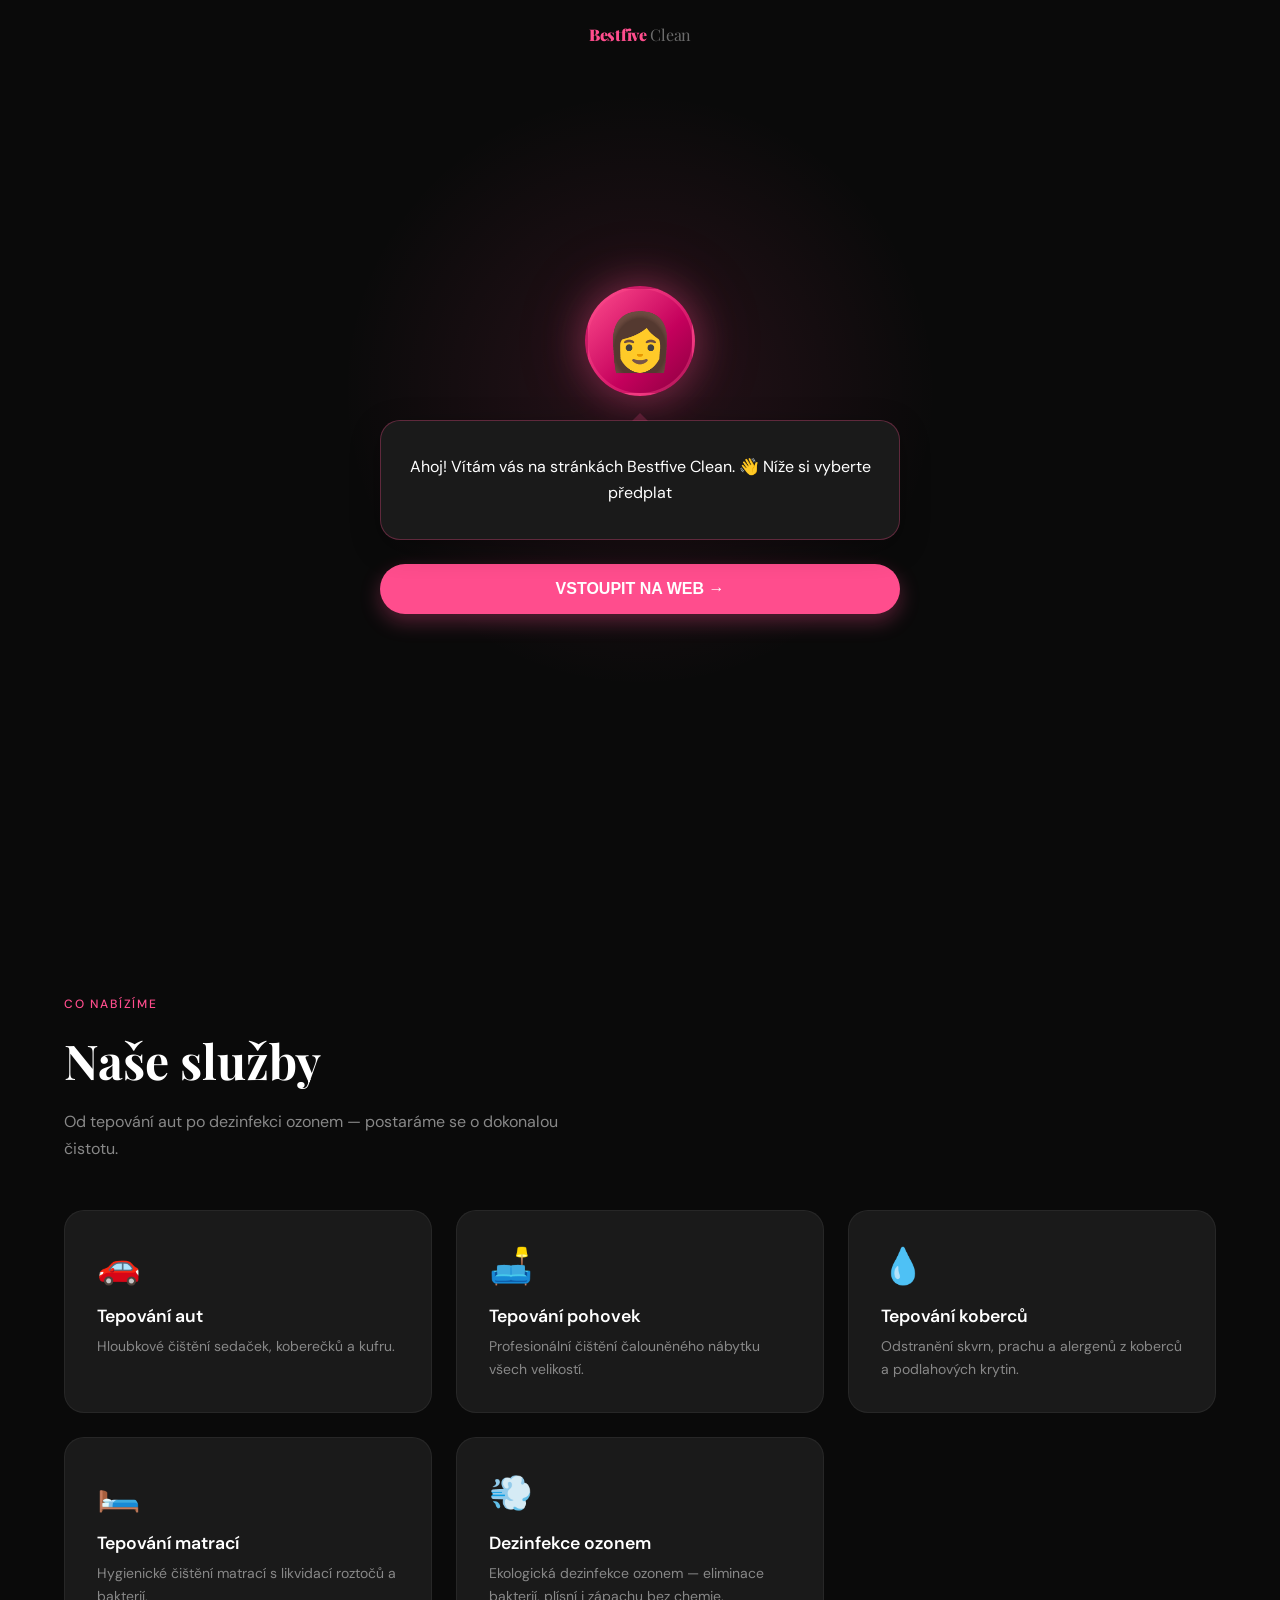
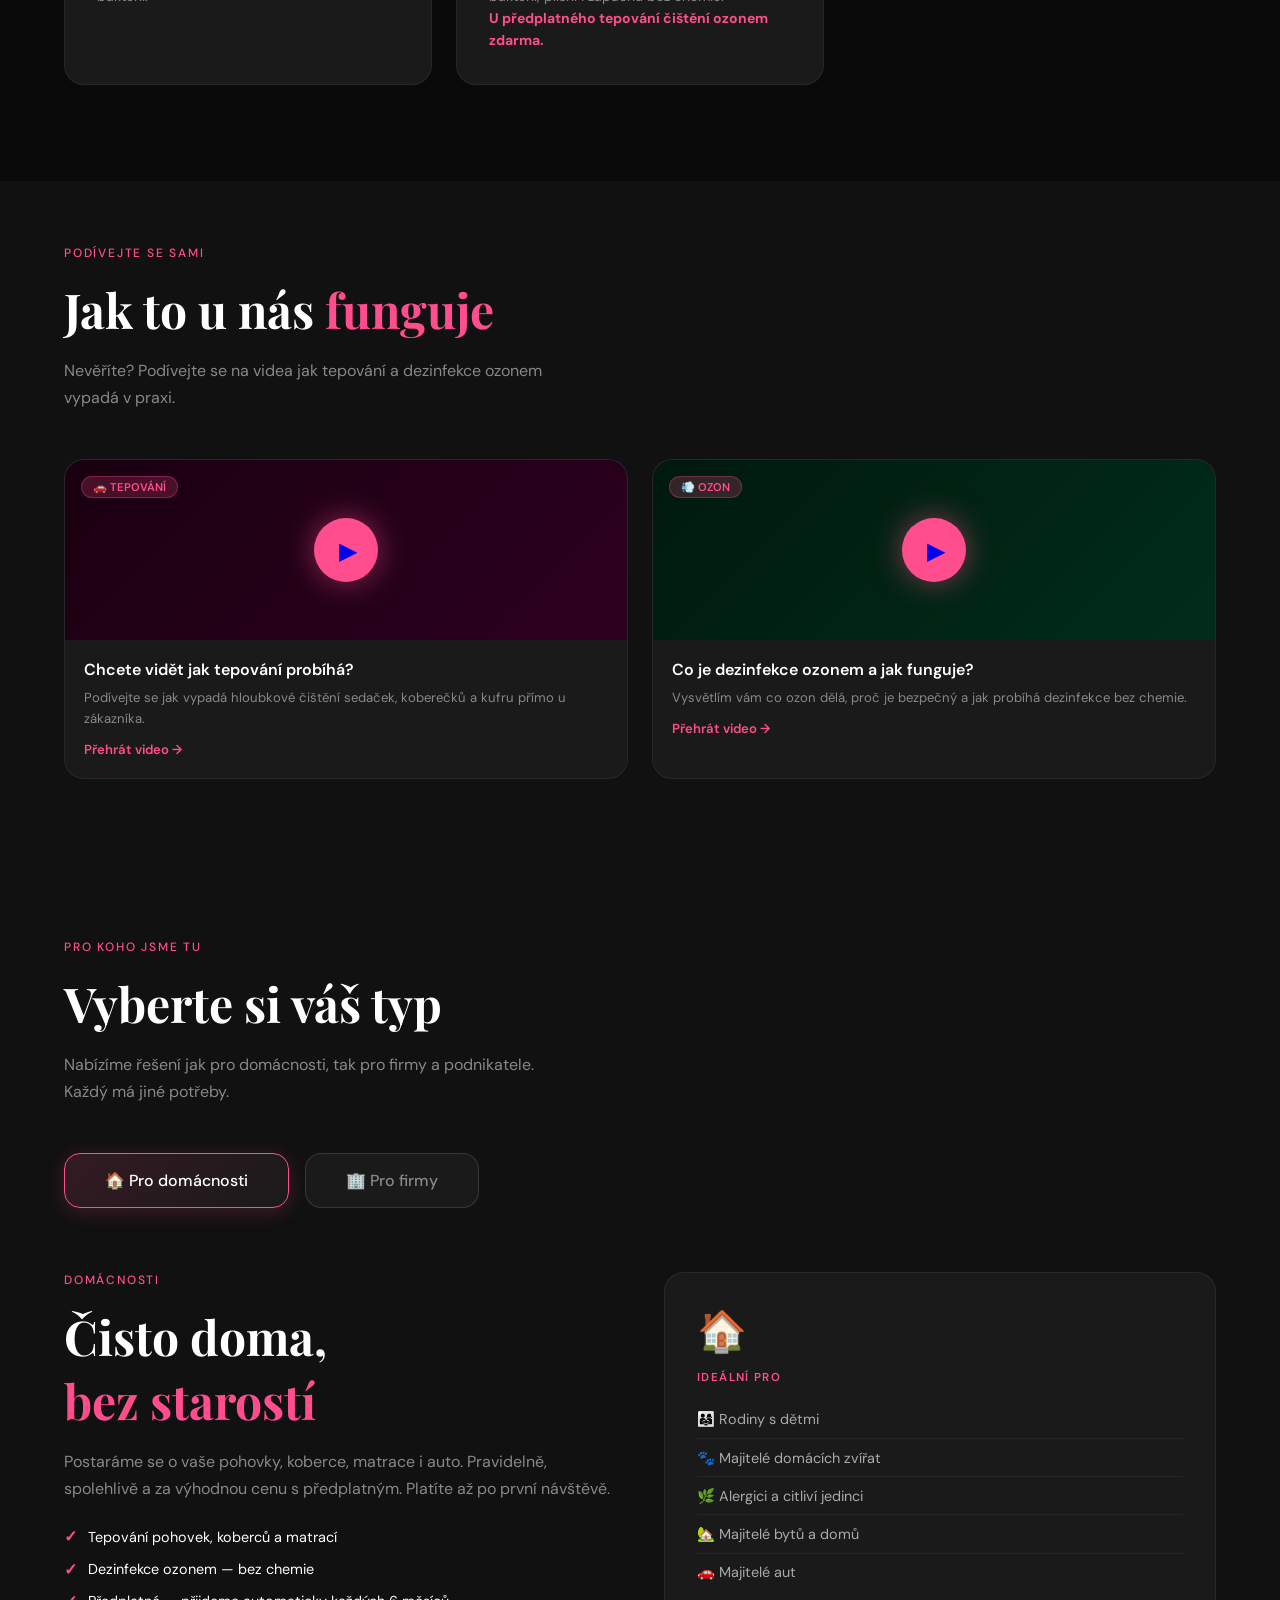
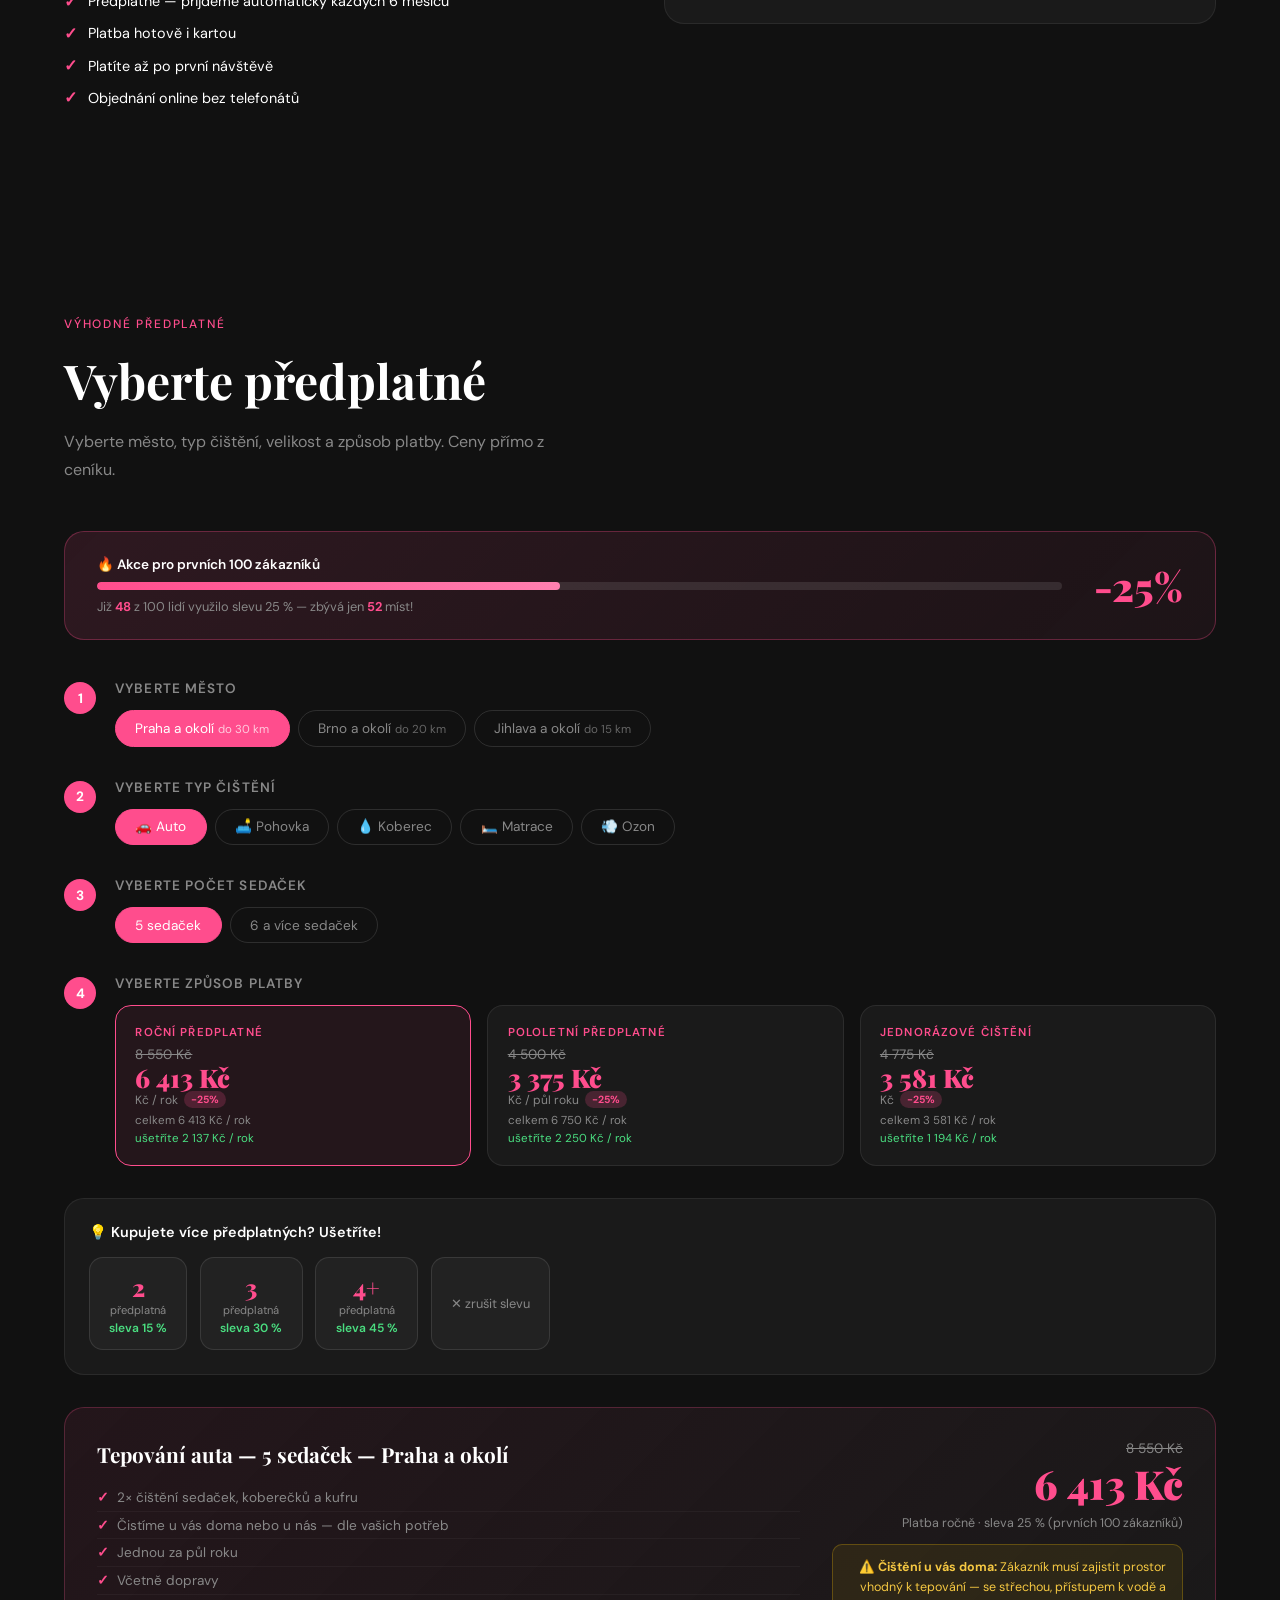
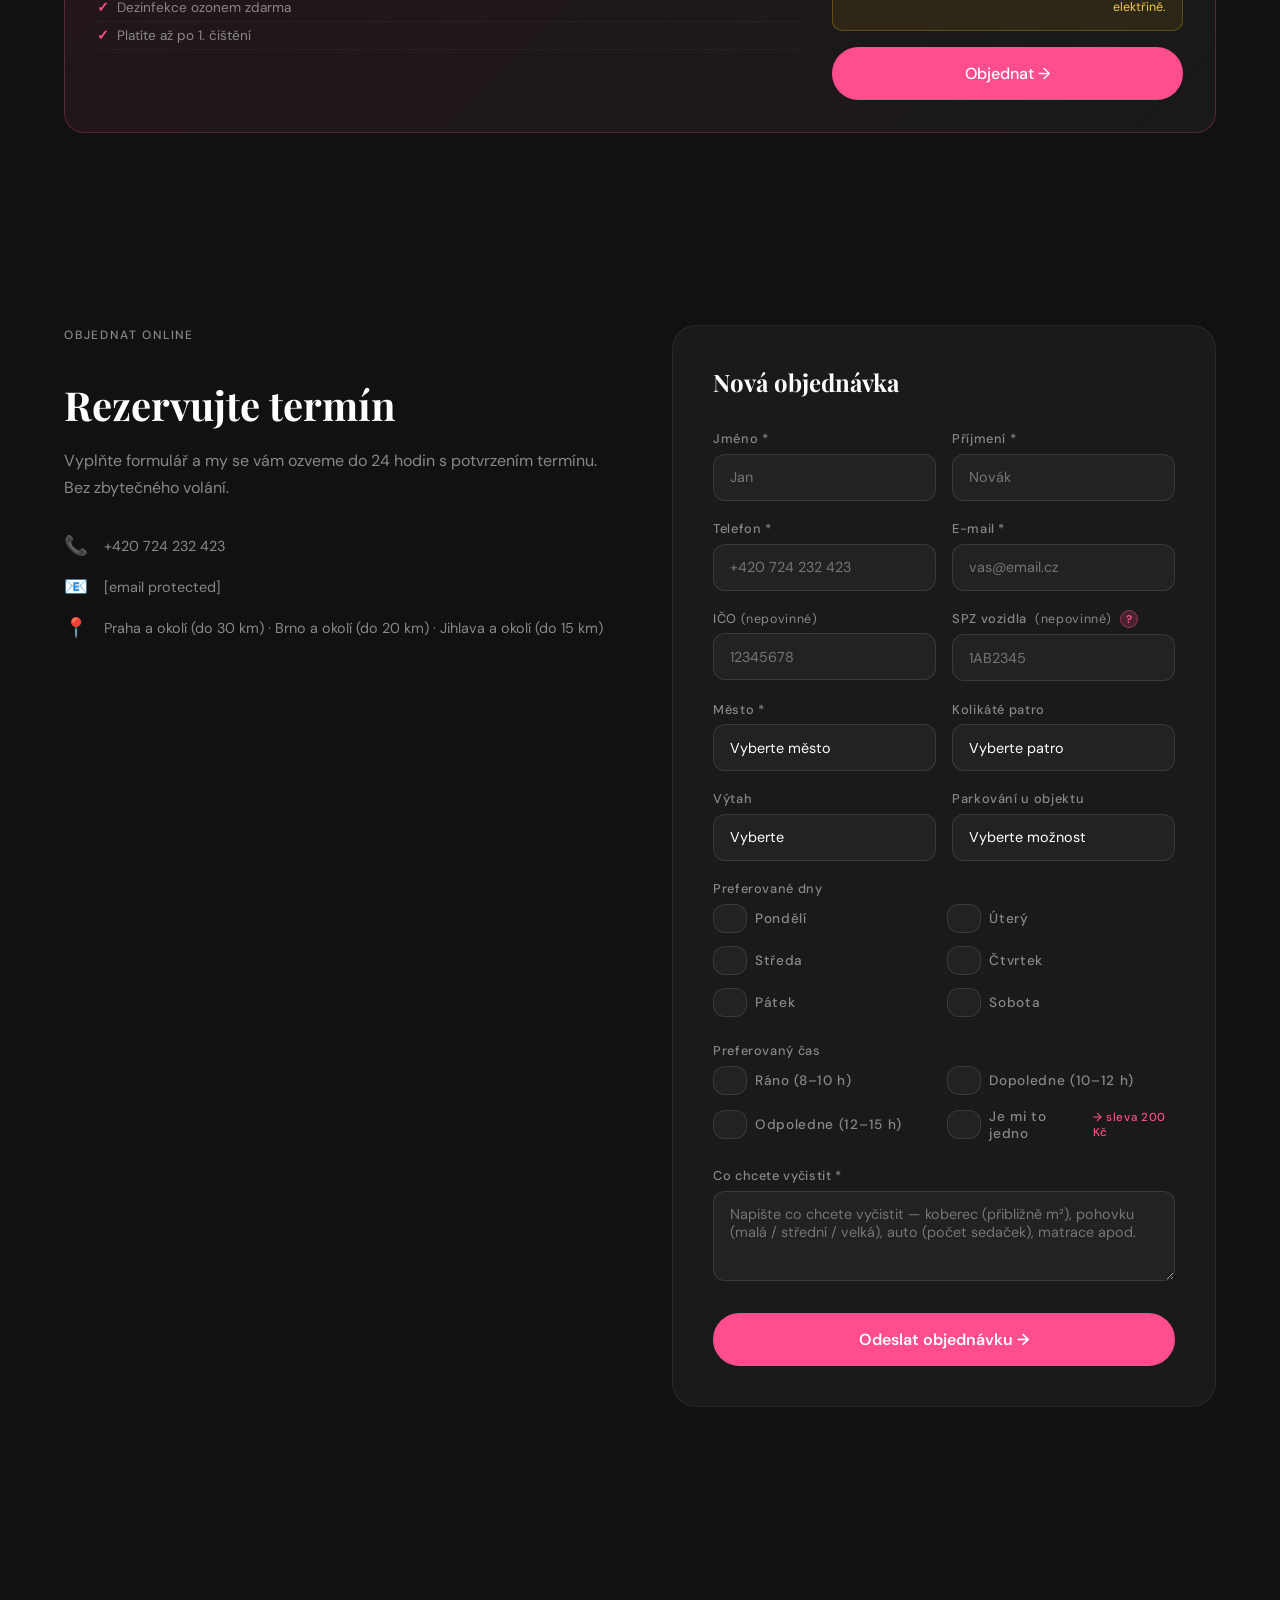
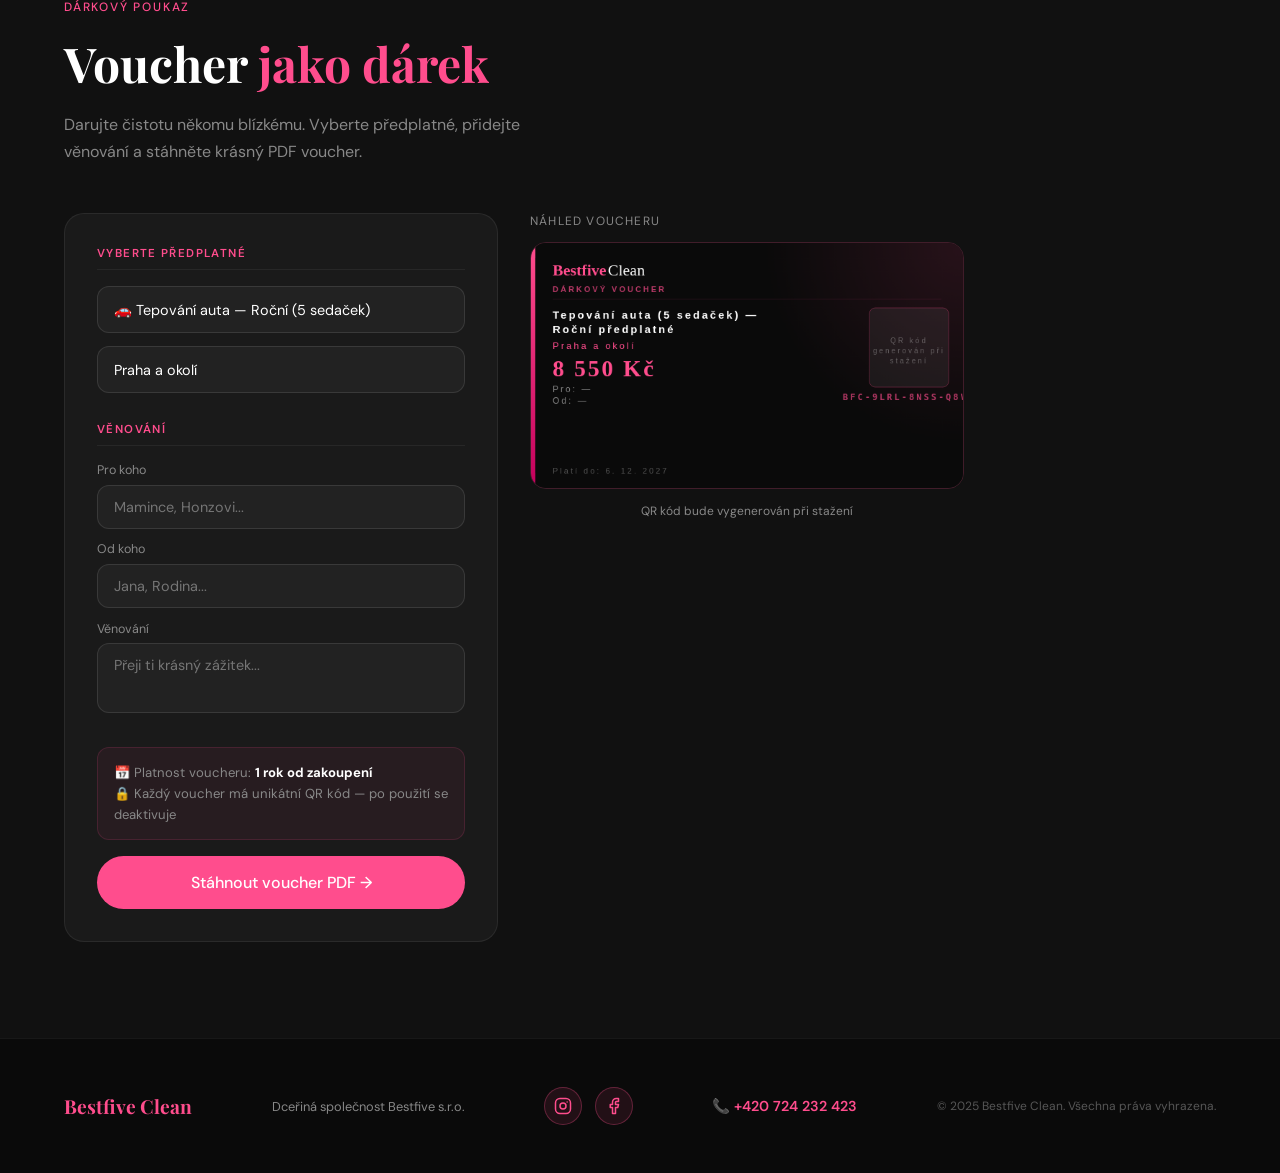
==== commit 1765d0d3: "Bug- sekanie na hlavnej obrazovke" ====
--- a/bestfive-clean-4.html
+++ b/bestfive-clean-4.html
@@ -1294,29 +1294,68 @@
 </div>
 
 <!-- SPLASH SCREEN -->
-<div id="splash">
-  <div class="splash-logo">Bestfive<span> Clean</span></div>
-  <div class="splash-inner">
-
-    <div class="splash-avatar" id="spFace">👩</div>
-
-    <div class="soundwave" id="spWave">
-      <span></span><span></span><span></span><span></span><span></span><span></span>
-    </div>
-
-    <div class="splash-speech" id="spSpeech">
-      <div class="typing-dots" id="spDots"><span></span><span></span><span></span></div>
-      <span id="spText" style="display:none"></span>
-    </div>
-
-    <div class="splash-dots" id="spDotNav"></div>
-
-    <div class="splash-btns" id="spBtns">
-      <button class="sp-btn sp-btn-skip" onclick="splashSkip()">Přeskočit →</button>
-    </div>
-
+<!-- OPRAVENÝ SPLASH SCREEN S POSTUPNÝM TEXTOM -->
+<div id="splash" style="position: fixed; inset: 0; z-index: 9999; background: #0a0a0a; display: flex; align-items: center; justify-content: center; flex-direction: column; opacity: 1; transition: opacity 0.5s ease;">
+  
+  <div class="splash-logo" style="position: absolute; top: 1.5rem; left: 50%; transform: translateX(-50%); font-family: 'Playfair Display', serif; font-size: 1rem; font-weight: 900; color: #ff4d8d; letter-spacing: -0.3px; white-space: nowrap;">
+    Bestfive<span> Clean</span>
+  </div>
+
+  <div class="splash-inner" style="display: flex; flex-direction: column; align-items: center; max-width: 520px; width: 90%; text-align: center;">
+    
+    <div class="splash-avatar" id="spFace" style="width: 110px; height: 110px; border-radius: 50%; background: linear-gradient(135deg, #ff4d8d 0%, #c4005c 60%, #8b0040 100%); display: flex; align-items: center; justify-content: center; font-size: 3.5rem; margin-bottom: 1.5rem; border: 3px solid rgba(255,77,141,0.35); position: relative;">
+      👩
+    </div>
+
+    <div class="splash-speech" style="background: #1a1a1a; border: 1px solid rgba(255,77,141,0.3); border-radius: 20px; padding: 1.4rem 1.6rem; min-height: 120px; width: 100%; color: white; margin-bottom: 1.5rem; display: flex; align-items: center; justify-content: center; font-size: 1rem; line-height: 1.6; position: relative; box-shadow: 0 8px 30px rgba(0,0,0,0.3);">
+      <span id="spText"></span>
+    </div>
+
+    <div class="splash-btns" style="width: 100%;">
+      <!-- TOTO TLAČIDLO FUNGUJE OKAMŽITE -->
+      <button onclick="vstupNaWeb()" style="width: 100%; padding: 1rem; border-radius: 50px; background: #ff4d8d; color: white; border: none; font-size: 1rem; font-weight: 700; cursor: pointer; box-shadow: 0 8px 20px rgba(255,77,141,0.3);">
+        VSTOUPIT NA WEB →
+      </button>
+    </div>
   </div>
 </div>
+
+<script>
+  // Celý text, ktorý sa má vypísať
+  const celyText = "Ahoj! Vítám vás na stránkách Bestfive Clean. 👋 Níže si vyberte předplatné nebo jednorázovou objednávku — máme plány pro auto, pohovku, koberec i matraci. 🛋️🚗 Platit můžete hotově i kartou. A kdybyste si nevěděli rady, určitě neváhejte zavolat — rádi poradíme! 📞";
+  
+  let i = 0;
+  const rychlost = 35; // Rýchlosť písania v milisekundách
+  const textElement = document.getElementById('spText');
+  const face = document.getElementById('spFace');
+
+  function pisText() {
+    if (i < celyText.length) {
+      textElement.innerHTML += celyText.charAt(i);
+      i++;
+      setTimeout(pisText, rychlost);
+    } else {
+      // Keď dopíše, prestane "hovoriť" (ak by ste mali animáciu na tvári)
+      face.style.animation = "none";
+    }
+  }
+
+  // Hlavná funkcia na zatvorenie splashu
+  function vstupNaWeb() {
+    const splash = document.getElementById('splash');
+    splash.style.opacity = '0';
+    setTimeout(() => {
+      splash.style.display = 'none';
+      document.body.style.overflow = 'auto'; // Povoliť scrollovanie
+    }, 500);
+  }
+
+  // Spustenie písania hneď po načítaní
+  window.addEventListener('load', () => {
+    document.body.style.overflow = 'hidden'; // Zákaz scrollu počas splashu
+    pisText();
+  });
+</script>
 
 <!-- MODAL -->
 <div class="modal-overlay" id="modal">
@@ -1995,11 +2034,85 @@
     }
   }
 
-  function orderCurrent() {
+function orderCurrent() {
+    // 1. Logika tvojho počítadla (ponecháme, aby sa odpočítavali miesta)
     pSold = Math.min(pSold + 1, PROMO_TOTAL);
     updateCounter();
-    document.getElementById('objednavka').scrollIntoView({ behavior: 'smooth' });
-  }
+
+    // 2. Mapa služieb (prepojenie tvojho webu a SimplyBook ID)
+    const serviceMap = {
+        // Jihlava
+        "jihlava_auto_s4": 2,
+        "jihlava_auto_s6": 14,
+        "jihlava_pohovka_mala": 3,
+        "jihlava_pohovka_stredni": 9,
+        "jihlava_pohovka_velka": 10,
+        "jihlava_koberec_do20": 4,
+        "jihlava_matrace_m2": 5,
+        "jihlava_matrace_m4": 11,
+        "jihlava_matrace_m6": 12,
+        "jihlava_ozon_auto": 31,
+        "jihlava_ozon_m50": 32,
+        "jihlava_ozon_m80": 33,
+        "jihlava_ozon_m100": 34,
+
+        // Praha
+        "praha_auto_s4": 13,
+        "praha_auto_s6": 15,
+        "praha_pohovka_mala": 16,
+        "praha_pohovka_stredni": 17,
+        "praha_pohovka_velka": 18,
+        "praha_koberec_do20": 19,
+        "praha_matrace_m2": 20,
+        "praha_matrace_m4": 21,
+        "praha_matrace_m6": 22,
+        "praha_ozon_auto": 35,
+        "praha_ozon_m50": 36,
+        "praha_ozon_m80": 37,
+        "praha_ozon_m100": 38,
+
+        // Brno
+        "brno_auto_s4": 23,
+        "brno_auto_s6": 8,
+        "brno_pohovka_mala": 24,
+        "brno_pohovka_stredni": 25,
+        "brno_pohovka_velka": 26,
+        "brno_koberec_do20": 27,
+        "brno_matrace_m2": 28,
+        "brno_matrace_m4": 29,
+        "brno_matrace_m6": 30,
+        "brno_ozon_auto": 39,
+        "brno_ozon_m50": 40,
+        "brno_ozon_m80": 41,
+        "brno_ozon_m100": 42
+    };
+
+    // 3. Získanie dát z aktuálneho výberu v kalkulačke
+    // Tieto premenné (pCity, pType, pVariant) už tvoj kód má globálne definované
+    let key = `${pCity}_${pType}_${pVariant}`;
+    let sId = serviceMap[key];
+
+    if (!sId) {
+        alert("Služba sa nenašla. Skontrolujte prosím výber alebo nás kontaktujte telefonicky.");
+        return;
+    }
+
+    // 4. Príprava informácie o predplatnom pre Intake Field (field_1)
+    // pBilling má hodnoty 'rok', 'pol' alebo 'jed' podľa tvojho kódu
+    let billingLabel = "";
+    if (pBilling === 'rok') billingLabel = "Roční";
+    else if (pBilling === 'pol') billingLabel = "Pololetní";
+    else billingLabel = "Jednorázové";
+
+    // 5. Poskladanie "Deep Link" URL adresy
+    let baseUrl = "https://bestfiveclean.simplybook.it/v2/#book";
+    
+    // Vytvoríme finálny odkaz, ktorý prenesie ID služby a typ platby do poľa field_1
+    let finalUrl = `${baseUrl}/service/${sId}/count/1/field_1/${encodeURIComponent(billingLabel)}`;
+
+    // 6. Presmerovanie zákazníka priamo na výber termínu v kalendári
+    window.location.href = finalUrl;
+}
 
   // Init
   updateCounter();
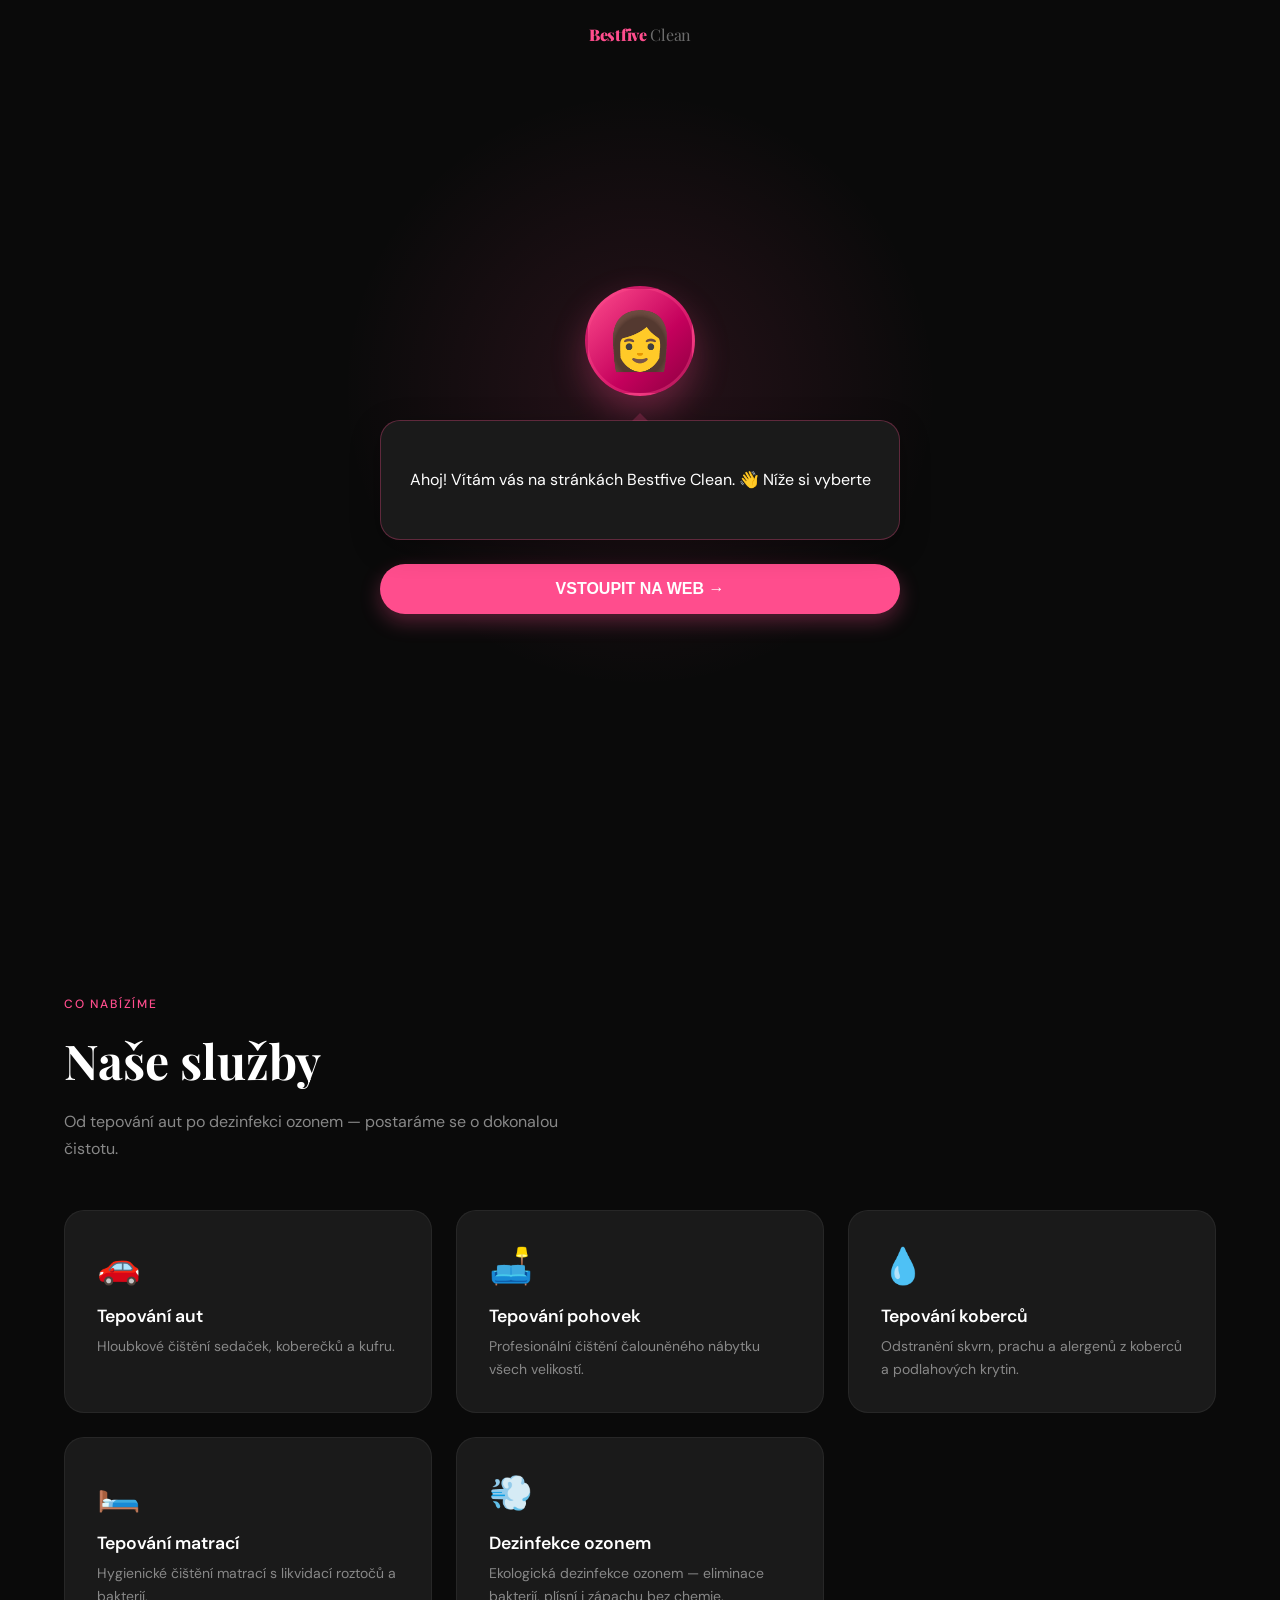
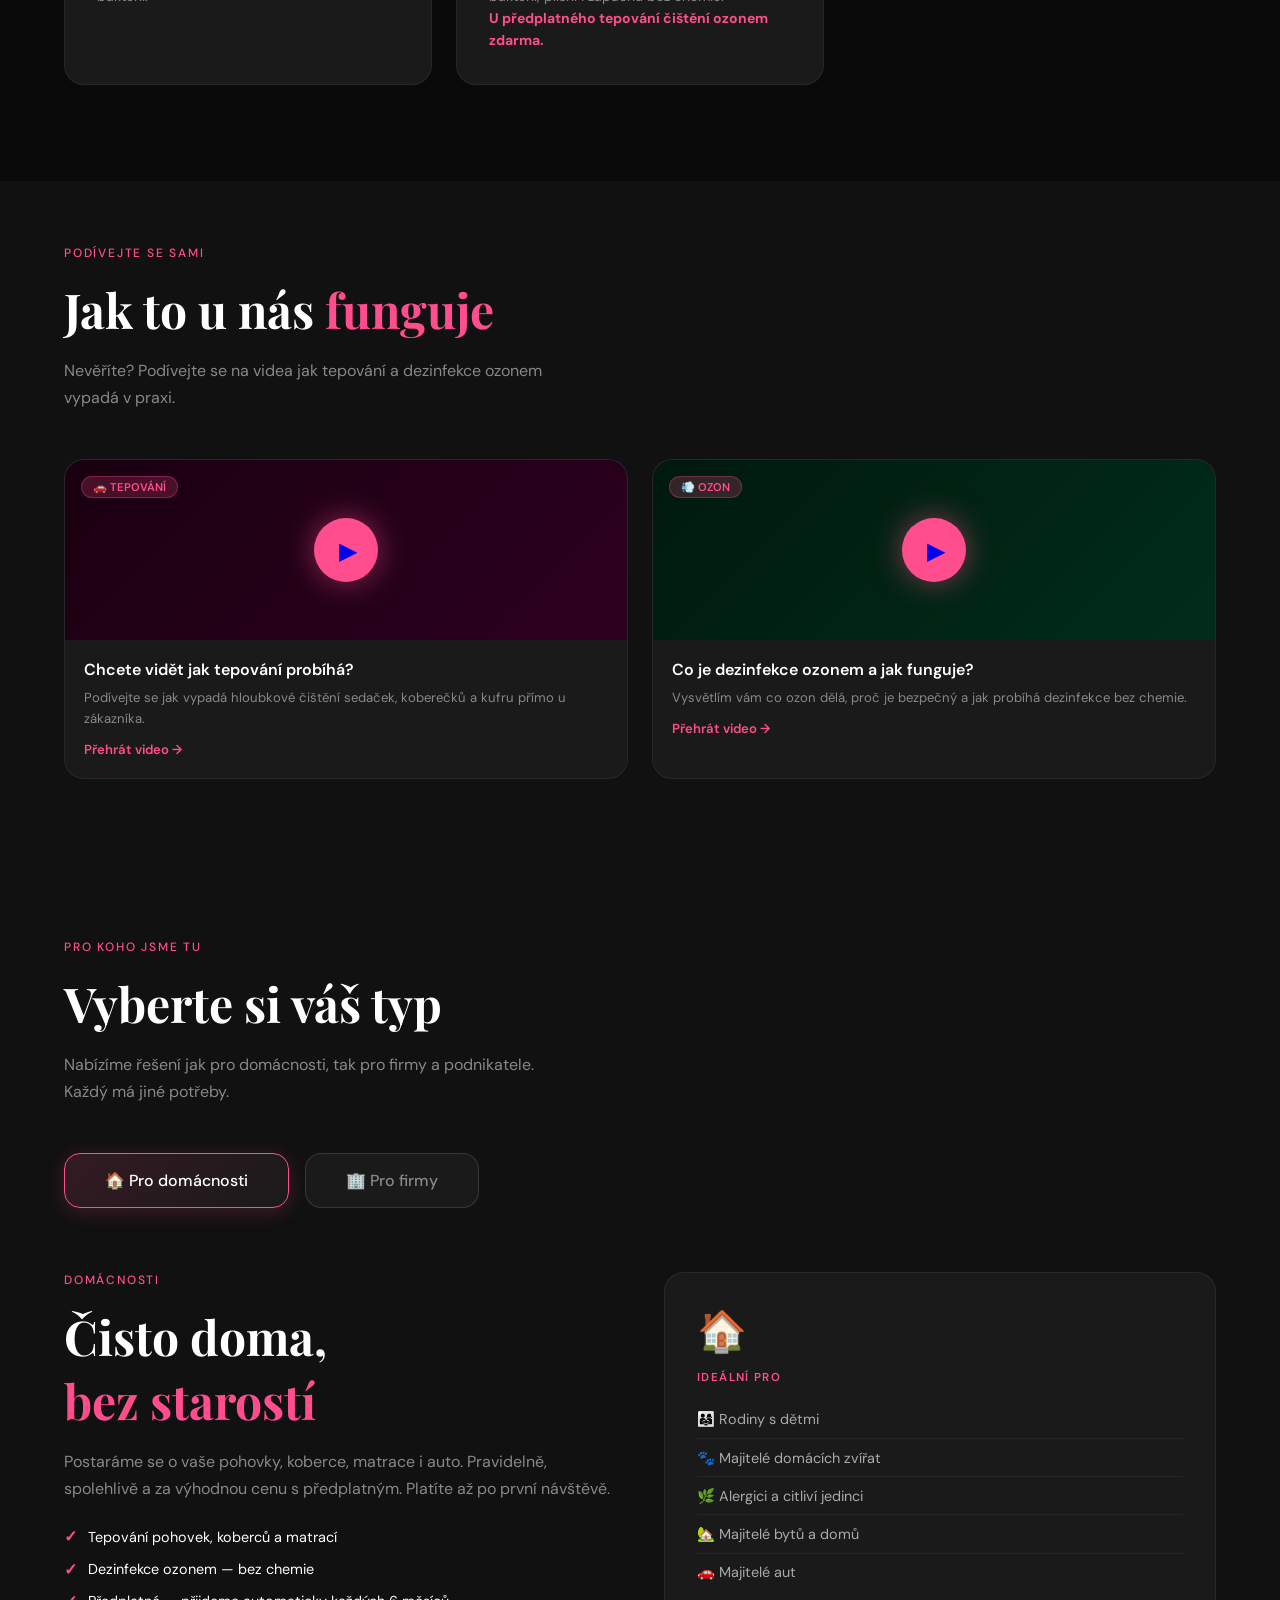
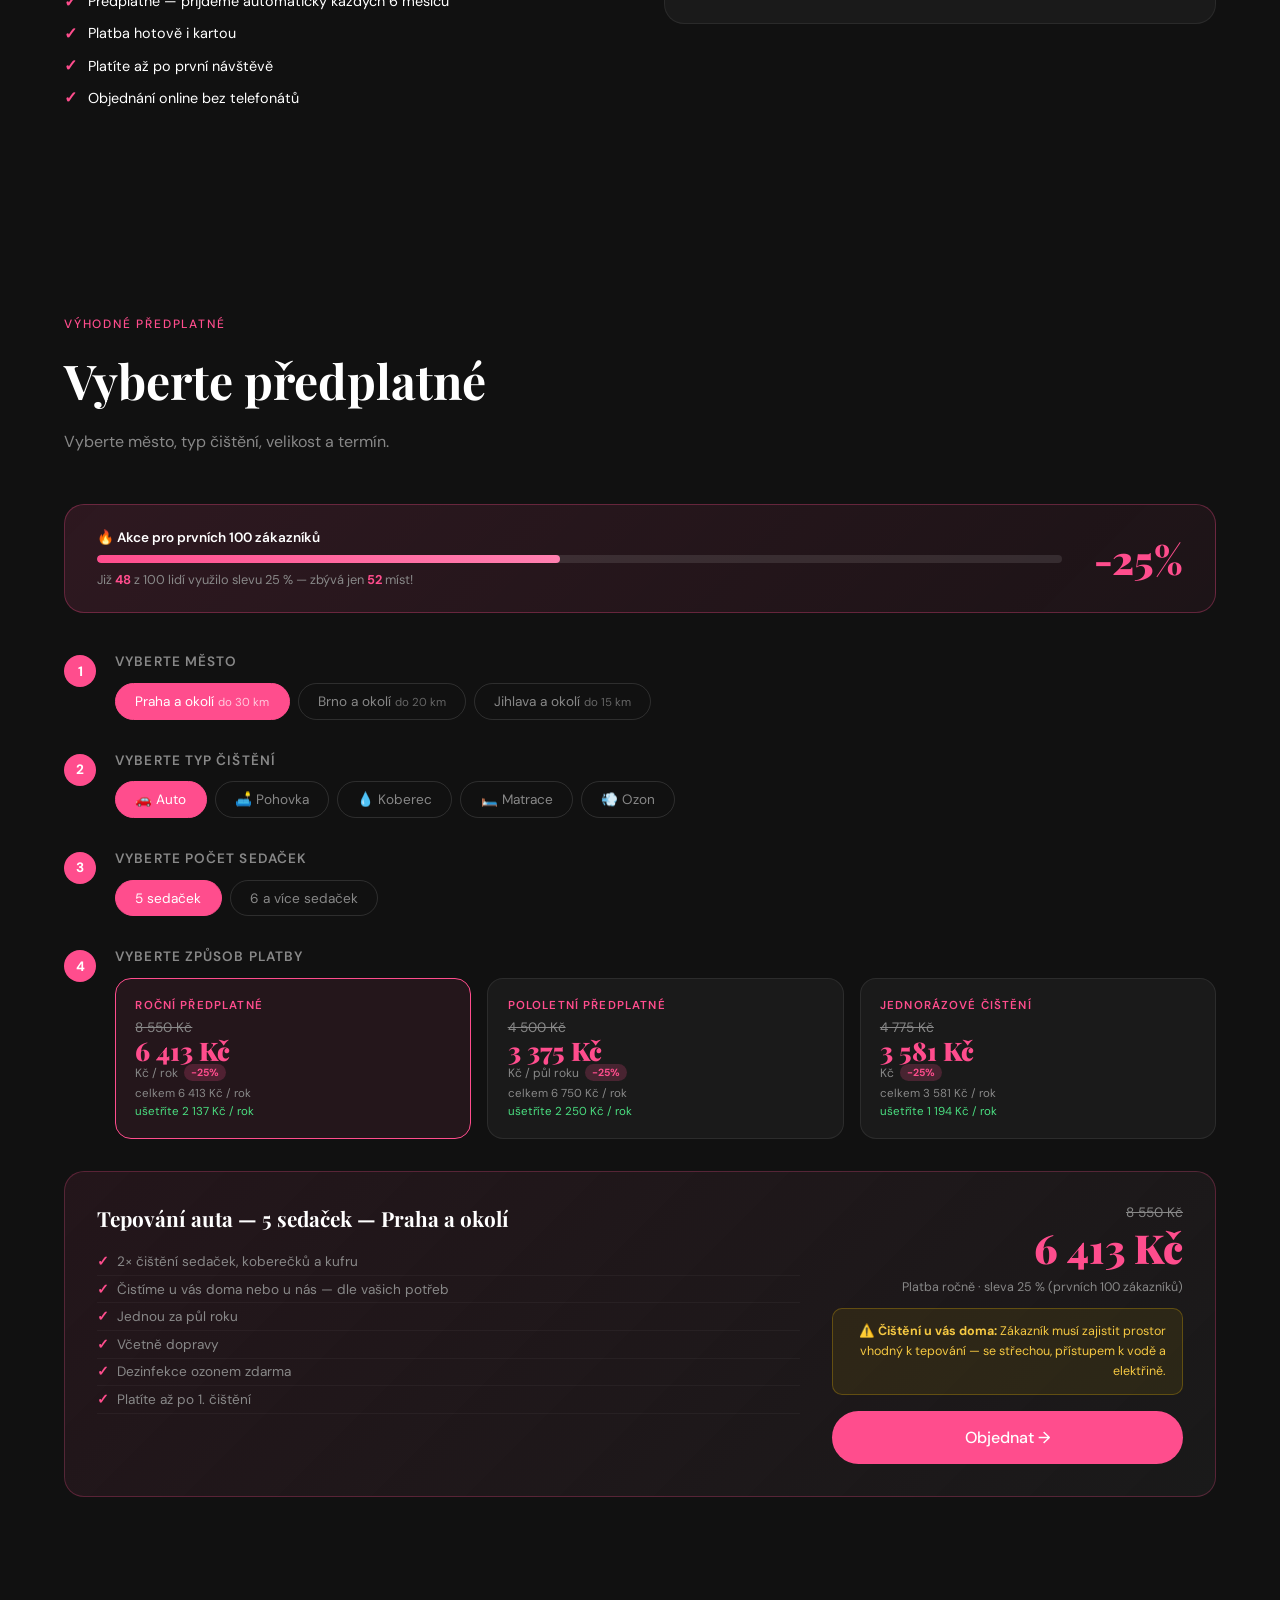
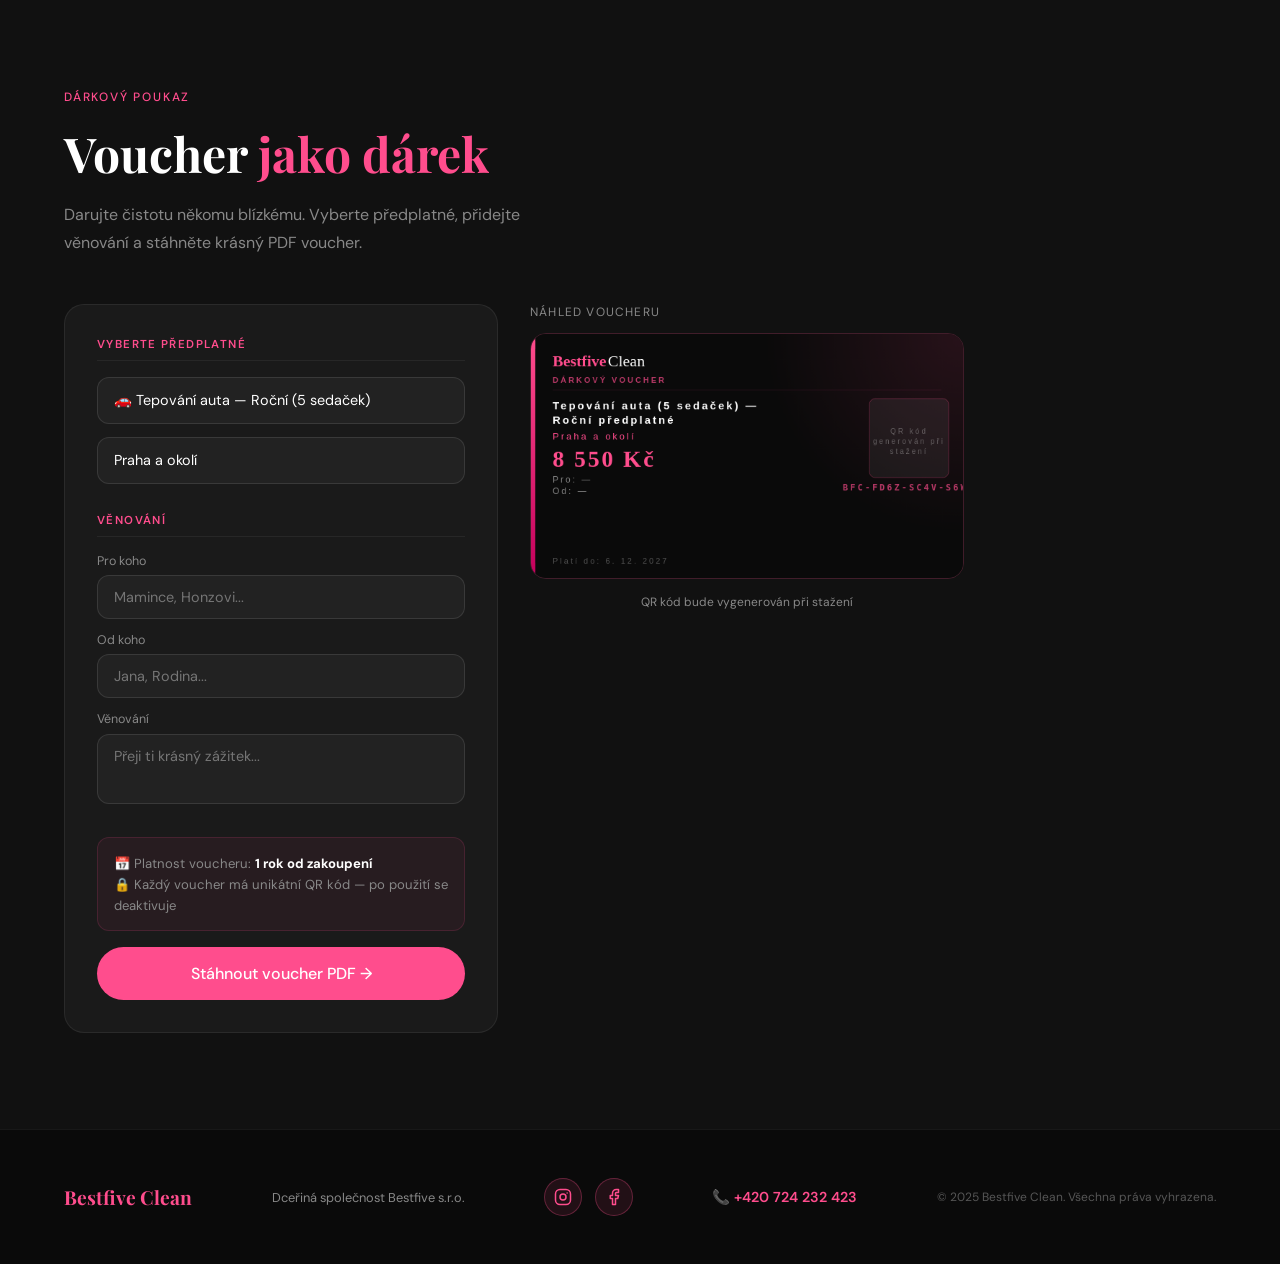
==== commit eea8c660: "napojenie na simplybook.me + zrusenie formulára" ====
--- a/bestfive-clean-4.html
+++ b/bestfive-clean-4.html
@@ -5,6 +5,9 @@
 <meta name="viewport" content="width=device-width, initial-scale=1.0">
 <title>Bestfive Clean – Profesionální čištění</title>
 <link href="https://fonts.googleapis.com/css2?family=Playfair+Display:wght@400;700;900&family=DM+Sans:wght@300;400;500&display=swap" rel="stylesheet">
+
+<script src="//widget.simplybook.it/v2/widget/widget.js" type="text/javascript"></script>
+
 <style>
   :root {
     --pink: #ff4d8d;
@@ -404,14 +407,20 @@
 
   /* Big avatar circle */
   .splash-avatar {
-    width: 110px; height: 110px; border-radius: 50%;
-    background: linear-gradient(135deg, #ff4d8d 0%, #c4005c 60%, #8b0040 100%);
-    display: flex; align-items: center; justify-content: center;
-    font-size: 3.5rem; margin-bottom: 1.5rem;
-    position: relative;
-    box-shadow: 0 0 40px rgba(255,77,141,0.4), 0 0 80px rgba(255,77,141,0.15);
-    border: 3px solid rgba(255,77,141,0.35);
-  }
+  width: 120px;
+  height: 120px;
+  border-radius: 50%;
+  background: linear-gradient(135deg, #ff4d8d 0%, #c4005c 100%);
+  display: flex; /* Pridať */
+  align-items: center; /* Pridať */
+  justify-content: center; /* Pridať */
+  font-size: 4rem;
+  margin-bottom: 1.5rem;
+  border: 4px solid rgba(255,77,141,0.35);
+  box-shadow: 0 15px 35px rgba(255,77,141,0.3);
+  line-height: 1; /* Pridať pre stabilitu */
+}
+
   .splash-avatar.speaking::before {
     content: '';
     position: absolute; inset: -8px; border-radius: 50%;
@@ -861,7 +870,7 @@
 <section id="predplatne" class="city-section">
   <p class="section-label">Výhodné předplatné</p>
   <h2 class="section-title">Vyberte předplatné</h2>
-  <p class="section-sub">Vyberte město, typ čištění, velikost a způsob platby. Ceny přímo z ceníku.</p>
+  <p class="section-sub">Vyberte město, typ čištění, velikost a termín.</p>
 
   <!-- Počítadlo prvních 100 -->
   <div class="counter-box">
@@ -922,7 +931,7 @@
     </div>
   </div>
 
-  <!-- Mix sleva -->
+  <!--
   <div class="mix-box" id="mixBox">
     <div class="mix-title">💡 Kupujete více předplatných? Ušetříte!</div>
     <div class="mix-items">
@@ -932,6 +941,7 @@
       <div class="mix-item mix-clear" onclick="setMix(1)">✕ zrušit slevu</div>
     </div>
   </div>
+  -->
 
   <!-- Výsledná cena -->
   <div class="result-box" id="resultBox">
@@ -952,142 +962,7 @@
 
 </section>
 
-<!-- BOOKING -->
-<section id="objednavka" class="booking-section">
-  <div class="booking-grid">
-    <div class="booking-info">
-      <p class="section-label">Objednat online</p>
-      <h2 class="section-title">Rezervujte termín</h2>
-      <p>Vyplňte formulář a my se vám ozveme do 24 hodin s potvrzením termínu. Bez zbytečného volání.</p>
-      <div class="contact-item"><span class="icon">📞</span><a href="tel:+420724232423">+420 724 232 423</a></div>
-      <div class="contact-item"><span class="icon">📧</span><a href="/cdn-cgi/l/email-protection#61080f070e210304121507081704020d04000f4f021b"><span class="__cf_email__" data-cfemail="e1888f878ea18384929587889784828d84808fcf829b">[email&#160;protected]</span></a></div>
-      <div class="contact-item"><span class="icon">📍</span><span>Praha a okolí (do 30 km) · Brno a okolí (do 20 km) · Jihlava a okolí (do 15 km)</span></div>
-    </div>
-    <div class="booking-form">
-      <h3>Nová objednávka</h3>
-      <div id="form-content">
-        <div class="form-row">
-          <div class="form-group">
-            <label>Jméno *</label>
-            <input type="text" id="name" placeholder="Jan">
-          </div>
-          <div class="form-group">
-            <label>Příjmení *</label>
-            <input type="text" id="surname" placeholder="Novák">
-          </div>
-        </div>
-        <div class="form-row">
-          <div class="form-group">
-            <label>Telefon *</label>
-            <input type="tel" id="phone" placeholder="+420 724 232 423">
-          </div>
-          <div class="form-group">
-            <label>E-mail *</label>
-            <input type="email" id="email" placeholder="vas@email.cz">
-          </div>
-        </div>
-        <div class="form-row">
-          <div class="form-group">
-            <label>IČO <span style="color:var(--gray);font-size:0.78rem;font-weight:400">(nepovinné)</span></label>
-            <input type="text" id="ico" placeholder="12345678" maxlength="8">
-          </div>
-          <div class="form-group">
-            <label style="display:flex;align-items:center;gap:0.5rem">
-              SPZ vozidla <span style="color:var(--gray);font-size:0.78rem;font-weight:400">(nepovinné)</span>
-              <span style="position:relative;display:inline-block" id="spzTooltipWrap">
-                <span onclick="toggleTooltip()" style="width:18px;height:18px;border-radius:50%;background:rgba(255,77,141,0.2);border:1px solid rgba(255,77,141,0.4);color:var(--pink);font-size:0.7rem;font-weight:700;display:inline-flex;align-items:center;justify-content:center;cursor:pointer;flex-shrink:0">?</span>
-                <div id="spzTooltip" style="display:none;position:absolute;bottom:calc(100% + 8px);left:50%;transform:translateX(-50%);background:var(--dark2);border:1px solid rgba(255,77,141,0.3);border-radius:12px;padding:0.8rem 1rem;width:240px;font-size:0.78rem;color:var(--gray-light,#aaa);line-height:1.6;z-index:100;box-shadow:0 8px 24px rgba(0,0,0,0.4)">
-                  <strong style="color:var(--white);display:block;margin-bottom:0.3rem">Proč SPZ?</strong>
-                  SPZ nám pomáhá identifikovat vaše vozidlo při opakovaných návštěvách a evidovat historii čištění. Usnadňuje fakturaci a zajišťuje, že vždy víme, o které auto se staráme.
-                </div>
-              </span>
-            </label>
-            <input type="text" id="spz" placeholder="1AB2345" maxlength="10" style="text-transform:uppercase" oninput="this.value=this.value.toUpperCase()">
-          </div>
-        </div>
-        <div class="form-row">
-          <div class="form-group">
-            <label>Město *</label>
-            <select id="city">
-              <option value="">Vyberte město</option>
-              <option>Praha a okolí (do 30 km)</option>
-              <option>Brno a okolí (do 20 km)</option>
-              <option>Jihlava a okolí (do 15 km)</option>
-            </select>
-          </div>
-          <div class="form-group">
-            <label>Kolikáté patro</label>
-            <select id="floor">
-              <option value="">Vyberte patro</option>
-              <option>Přízemí</option>
-              <option>1. patro</option>
-              <option>2. patro</option>
-              <option>3. patro</option>
-              <option>4. patro a výše</option>
-            </select>
-          </div>
-        </div>
-        <div class="form-row">
-          <div class="form-group">
-            <label>Výtah</label>
-            <select id="lift">
-              <option value="">Vyberte</option>
-              <option>Ano, je výtah</option>
-              <option>Ne, pouze schody</option>
-            </select>
-          </div>
-          <div class="form-group">
-            <label>Parkování u objektu</label>
-            <select id="parking">
-              <option value="">Vyberte možnost</option>
-              <option>Volné parkování před domem</option>
-              <option>Placené / modrá zóna</option>
-              <option>Pouze na dvoře (nutno zavolat)</option>
-              <option>Garážové stání</option>
-              <option>Není parkování</option>
-            </select>
-          </div>
-        </div>
-        <div class="form-group">
-          <label>Preferované dny</label>
-          <div style="display:grid;grid-template-columns:1fr 1fr;gap:0.4rem;margin-top:0.3rem">
-            <label style="display:flex;align-items:center;gap:0.5rem;font-size:0.85rem;color:var(--gray);cursor:pointer"><input type="checkbox" name="day" style="accent-color:var(--pink);width:16px;height:16px;cursor:pointer"> Pondělí</label>
-            <label style="display:flex;align-items:center;gap:0.5rem;font-size:0.85rem;color:var(--gray);cursor:pointer"><input type="checkbox" name="day" style="accent-color:var(--pink);width:16px;height:16px;cursor:pointer"> Úterý</label>
-            <label style="display:flex;align-items:center;gap:0.5rem;font-size:0.85rem;color:var(--gray);cursor:pointer"><input type="checkbox" name="day" style="accent-color:var(--pink);width:16px;height:16px;cursor:pointer"> Středa</label>
-            <label style="display:flex;align-items:center;gap:0.5rem;font-size:0.85rem;color:var(--gray);cursor:pointer"><input type="checkbox" name="day" style="accent-color:var(--pink);width:16px;height:16px;cursor:pointer"> Čtvrtek</label>
-            <label style="display:flex;align-items:center;gap:0.5rem;font-size:0.85rem;color:var(--gray);cursor:pointer"><input type="checkbox" name="day" style="accent-color:var(--pink);width:16px;height:16px;cursor:pointer"> Pátek</label>
-            <label style="display:flex;align-items:center;gap:0.5rem;font-size:0.85rem;color:var(--gray);cursor:pointer"><input type="checkbox" name="day" style="accent-color:var(--pink);width:16px;height:16px;cursor:pointer"> Sobota</label>
-          </div>
-        </div>
-        <div class="form-group">
-          <label>Preferovaný čas</label>
-          <div style="display:grid;grid-template-columns:1fr 1fr;gap:0.4rem;margin-top:0.3rem">
-            <label style="display:flex;align-items:center;gap:0.5rem;font-size:0.85rem;color:var(--gray);cursor:pointer"><input type="checkbox" name="time" style="accent-color:var(--pink);width:16px;height:16px;cursor:pointer"> Ráno (8–10 h)</label>
-            <label style="display:flex;align-items:center;gap:0.5rem;font-size:0.85rem;color:var(--gray);cursor:pointer"><input type="checkbox" name="time" style="accent-color:var(--pink);width:16px;height:16px;cursor:pointer"> Dopoledne (10–12 h)</label>
-            <label style="display:flex;align-items:center;gap:0.5rem;font-size:0.85rem;color:var(--gray);cursor:pointer"><input type="checkbox" name="time" style="accent-color:var(--pink);width:16px;height:16px;cursor:pointer"> Odpoledne (12–15 h)</label>
-            <label style="display:flex;align-items:center;gap:0.5rem;font-size:0.85rem;color:var(--gray);cursor:pointer"><input type="checkbox" name="time" style="accent-color:var(--pink);width:16px;height:16px;cursor:pointer"> Je mi to jedno <span style="color:var(--pink);font-size:0.72rem;margin-left:0.3rem">→ sleva 200 Kč</span></label>
-          </div>
-        </div>
-        <div class="form-group">
-          <label>Co chcete vyčistit *</label>
-          <textarea id="service" placeholder="Napište co chcete vyčistit — koberec (přibližně m²), pohovku (malá / střední / velká), auto (počet sedaček), matrace apod." style="min-height:90px"></textarea>
-        </div>
-        <button class="form-submit" onclick="submitForm()">Odeslat objednávku →</button>
-      </div>
-      <div class="success-msg" id="success">
-        <div class="check">✅</div>
-        <h4>Objednávka odeslána!</h4>
-        <p>Ozveme se vám do 24 hodin s potvrzením termínu.</p>
-        <div style="margin-top:1.5rem;padding:1.2rem;background:rgba(255,77,141,0.08);border:1px solid rgba(255,77,141,0.2);border-radius:14px;text-align:left">
-          <div style="font-size:0.85rem;font-weight:600;color:var(--white);margin-bottom:0.5rem">📅 Výběr termínu</div>
-          <div style="font-size:0.82rem;color:var(--gray);line-height:1.7">Po potvrzení vám zašleme odkaz na kalendář, kde si vyberete přesný den a čas. Měsíc před každým dalším čištěním vám přijde připomínka s novým odkazem na výběr termínu.</div>
-        </div>
-      </div>
-    </div>
-  </div>
-</section>
-
-<!-- KALKULAČKA - pouze interní, skryto před zákazníky -->
+
 <section id="kalkulacka" style="background:var(--dark);display:none">
   <p class="section-label">Spočítejte si sami</p>
   <h2 class="section-title">Kalkulačka předplatného</h2>
@@ -1931,6 +1806,25 @@
   function renderBilling() {
     const cfg = PRICES[pType];
     const d = cfg.data[pVariant]?.[pCity] || cfg.data[cfg.variants[0].key][pCity];
+
+    // --- SEM VLOŽ TÚTO OPRAVU ---
+    if (pType === 'ozon' && pVariant === 'velke') {
+        document.getElementById('billingCards').innerHTML = `
+            <div style="grid-column: 1 / -1; background: rgba(255,77,141,0.1); border: 1px dashed var(--pink); padding: 2rem; border-radius: 16px; text-align: center;">
+                <p style="color: var(--pink); font-weight: 700; font-size: 1.1rem;">
+                    Cena nad 100 m² sa dohaduje individuálne na základe obhliadky.
+                </p>
+                <p style="color: var(--gray); font-size: 0.9rem; margin-top: 0.5rem;">
+                    Kontaktujte nás na +420 724 232 423 pre cenovú ponuku.
+                </p>
+            </div>`;
+        document.getElementById('resultPrice').innerText = "Dohodou";
+        document.getElementById('resultOrig').innerText = "";
+        document.getElementById('resultSub').innerText = "Individuální kalkulace";
+        return; // Dôležité: zastaví zvyšok funkcie, aby nepočítala nuly
+    }
+    // --- KONIEC OPRAVY ---
+
     const isPromo = pSold < PROMO_TOTAL;
     const promoDisc = isPromo ? 0.75 : 1;
     const mixDisc = pMix === 2 ? 0.85 : pMix === 3 ? 0.70 : pMix >= 4 ? 0.55 : 1;
@@ -2035,83 +1929,67 @@
   }
 
 function orderCurrent() {
-    // 1. Logika tvojho počítadla (ponecháme, aby sa odpočítavali miesta)
+    // 1. Logika počítadla voľných miest
     pSold = Math.min(pSold + 1, PROMO_TOTAL);
     updateCounter();
 
-    // 2. Mapa služieb (prepojenie tvojho webu a SimplyBook ID)
+    // 2. Mapa IDčiek (tvoje presné ID zo SimplyBooku)
     const serviceMap = {
-        // Jihlava
-        "jihlava_auto_s4": 2,
-        "jihlava_auto_s6": 14,
-        "jihlava_pohovka_mala": 3,
-        "jihlava_pohovka_stredni": 9,
-        "jihlava_pohovka_velka": 10,
-        "jihlava_koberec_do20": 4,
-        "jihlava_matrace_m2": 5,
-        "jihlava_matrace_m4": 11,
-        "jihlava_matrace_m6": 12,
-        "jihlava_ozon_auto": 31,
-        "jihlava_ozon_m50": 32,
-        "jihlava_ozon_m80": 33,
-        "jihlava_ozon_m100": 34,
-
-        // Praha
-        "praha_auto_s4": 13,
-        "praha_auto_s6": 15,
-        "praha_pohovka_mala": 16,
-        "praha_pohovka_stredni": 17,
-        "praha_pohovka_velka": 18,
-        "praha_koberec_do20": 19,
-        "praha_matrace_m2": 20,
-        "praha_matrace_m4": 21,
-        "praha_matrace_m6": 22,
-        "praha_ozon_auto": 35,
-        "praha_ozon_m50": 36,
-        "praha_ozon_m80": 37,
-        "praha_ozon_m100": 38,
-
-        // Brno
-        "brno_auto_s4": 23,
-        "brno_auto_s6": 8,
-        "brno_pohovka_mala": 24,
-        "brno_pohovka_stredni": 25,
-        "brno_pohovka_velka": 26,
-        "brno_koberec_do20": 27,
-        "brno_matrace_m2": 28,
-        "brno_matrace_m4": 29,
-        "brno_matrace_m6": 30,
-        "brno_ozon_auto": 39,
-        "brno_ozon_m50": 40,
-        "brno_ozon_m80": 41,
-        "brno_ozon_m100": 42
+        "jihlava_auto_s4": 2, "jihlava_auto_s6": 14,
+        "praha_auto_s4": 13, "praha_auto_s6": 15,
+        "brno_auto_s4": 23, "brno_auto_s6": 8,
+        "praha_pohovka_mala": 16, "praha_pohovka_stredni": 17, "praha_pohovka_velka": 18,
+        "jihlava_pohovka_mala": 3, "jihlava_pohovka_stredni": 9, "jihlava_pohovka_velka": 10,
+        "brno_pohovka_mala": 24, "brno_pohovka_stredni": 25, "brno_pohovka_velka": 26,
+        "praha_koberec_do20": 19, "brno_koberec_do20": 27, "jihlava_koberec_do20": 4,
+        "praha_matrace_m2": 20, "praha_matrace_m4": 21, "praha_matrace_m6": 22,
+        "brno_matrace_m2": 28, "brno_matrace_m4": 29, "brno_matrace_m6": 30,
+        "jihlava_matrace_m2": 5, "jihlava_matrace_m4": 11, "jihlava_matrace_m6": 12,
+        "praha_ozon_auto": 35, "praha_ozon_m50": 36, "praha_ozon_m80": 37, "praha_ozon_m100": 38,
+        "brno_ozon_auto": 39, "brno_ozon_m50": 40, "brno_ozon_m80": 41, "brno_ozon_m100": 42,
+        "jihlava_ozon_auto": 31, "jihlava_ozon_m50": 32, "jihlava_ozon_m80": 33, "jihlava_ozon_m100": 34
     };
 
-    // 3. Získanie dát z aktuálneho výberu v kalkulačke
-    // Tieto premenné (pCity, pType, pVariant) už tvoj kód má globálne definované
     let key = `${pCity}_${pType}_${pVariant}`;
     let sId = serviceMap[key];
 
+
     if (!sId) {
-        alert("Služba sa nenašla. Skontrolujte prosím výber alebo nás kontaktujte telefonicky.");
+        alert("Služba sa nenašla. Skontrolujte výber.");
         return;
     }
 
-    // 4. Príprava informácie o predplatnom pre Intake Field (field_1)
-    // pBilling má hodnoty 'rok', 'pol' alebo 'jed' podľa tvojho kódu
-    let billingLabel = "";
-    if (pBilling === 'rok') billingLabel = "Roční";
-    else if (pBilling === 'pol') billingLabel = "Pololetní";
-    else billingLabel = "Jednorázové";
-
-    // 5. Poskladanie "Deep Link" URL adresy
-    let baseUrl = "https://bestfiveclean.simplybook.it/v2/#book";
-    
-    // Vytvoríme finálny odkaz, ktorý prenesie ID služby a typ platby do poľa field_1
-    let finalUrl = `${baseUrl}/service/${sId}/count/1/field_1/${encodeURIComponent(billingLabel)}`;
-
-    // 6. Presmerovanie zákazníka priamo na výber termínu v kalendári
-    window.location.href = finalUrl;
+    // 3. Typ platby pre Intake Field
+    let billingLabel = pBilling === 'rok' ? "Roční" : (pBilling === 'pol' ? "Pololetní" : "Jednorázové");
+
+    // 4. Zobrazenie kontajnera a inicializácia widgetu
+    const container = document.getElementById('simplybook-container');
+    container.style.display = 'block';
+    container.innerHTML = ''; // Vyčistiť starý widget ak tam bol
+    container.scrollIntoView({ behavior: 'smooth' });
+
+    // 5. Spustenie SimplyBook widgetu priamo do stránky
+    if (typeof SimplybookWidget !== 'undefined') {
+        new SimplybookWidget({
+            "widget_type": "iframe",
+            "url": "https://bestfiveclean.simplybook.it",
+            "theme": "minimal",
+            "theme_settings": {
+                "sb_base_color": "#ff4d8d",
+                "body_bg_color": "#ffffff",
+                "dark_font_color": "#403733",
+                "display_item_mode": "block"
+            },
+            "timeline": "modern",
+            "container_id": "simplybook-container",
+            "app_config": {
+                "predefined": {
+                    "service": sId.toString(),
+                    "field_1": billingLabel // Toto pošle informáciu o platbe do SimplyBooku
+                }
+            }
+        });
+    }
 }
 
   // Init
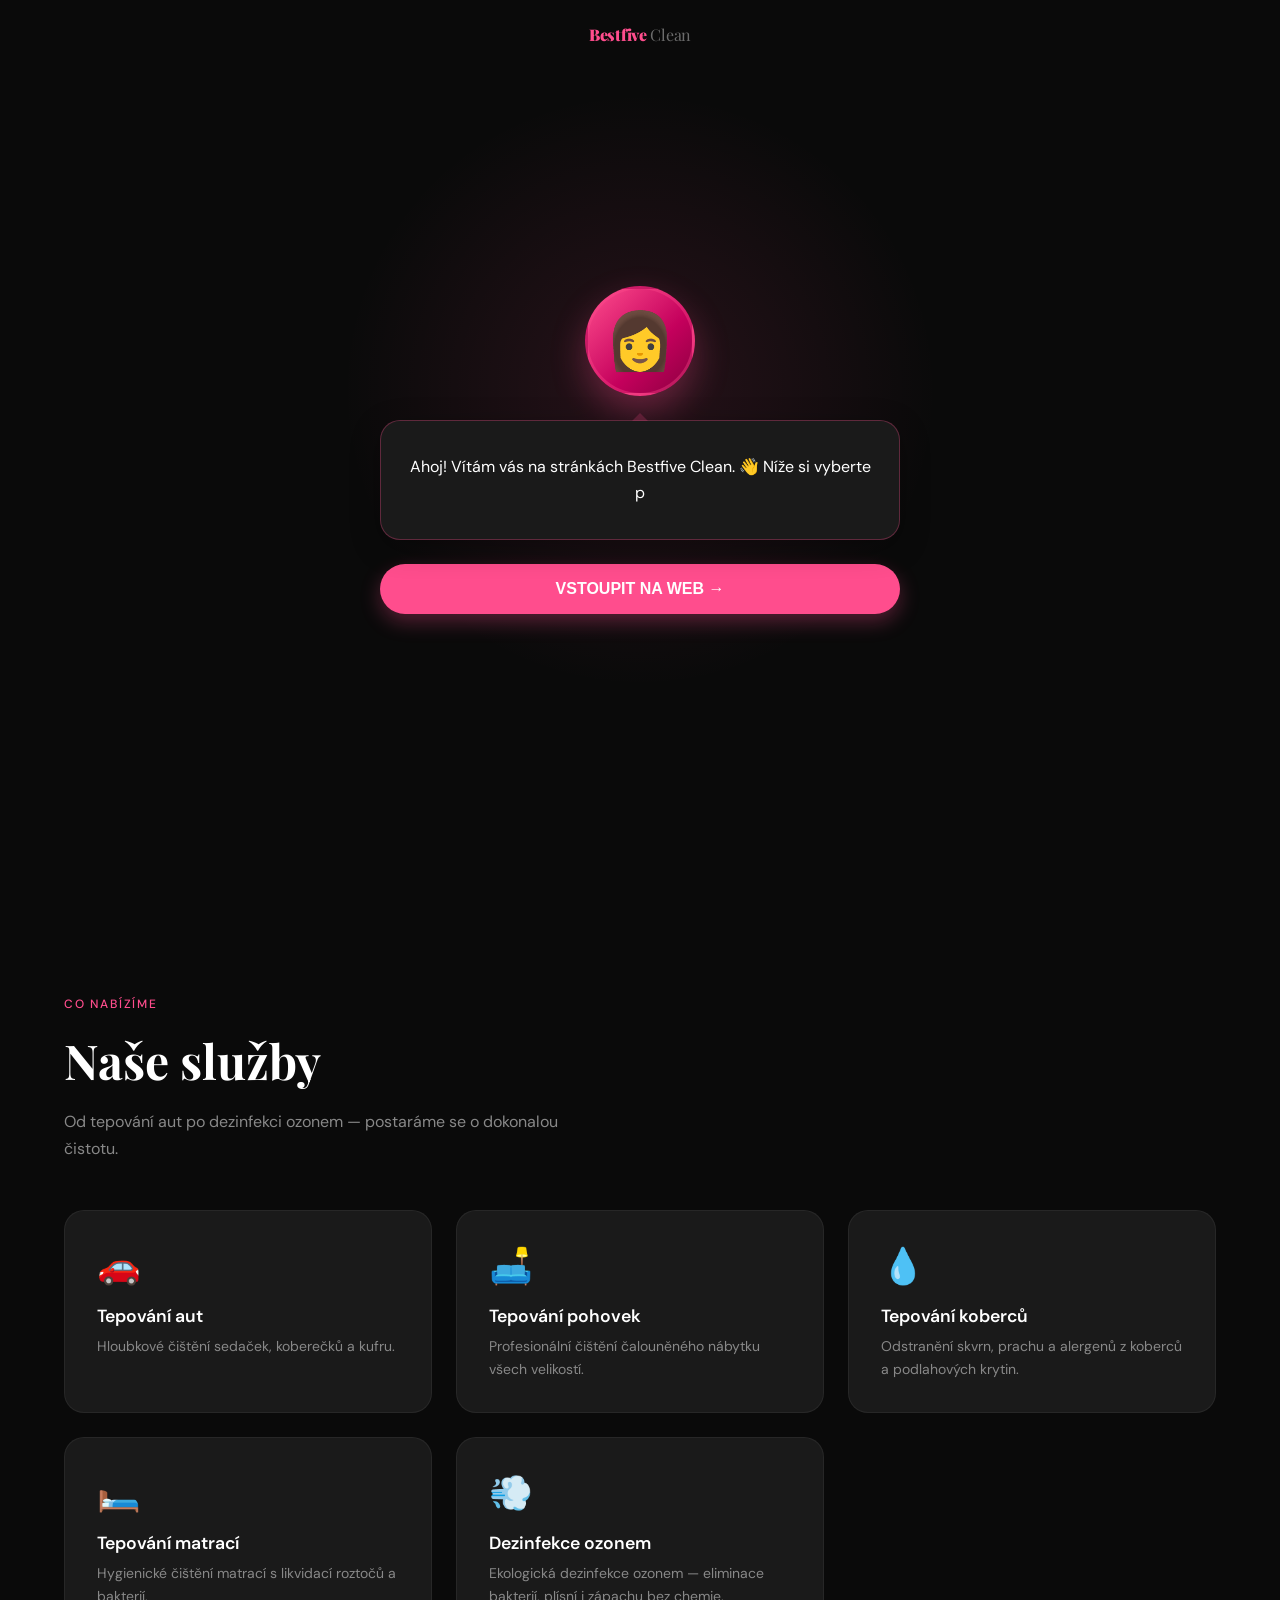
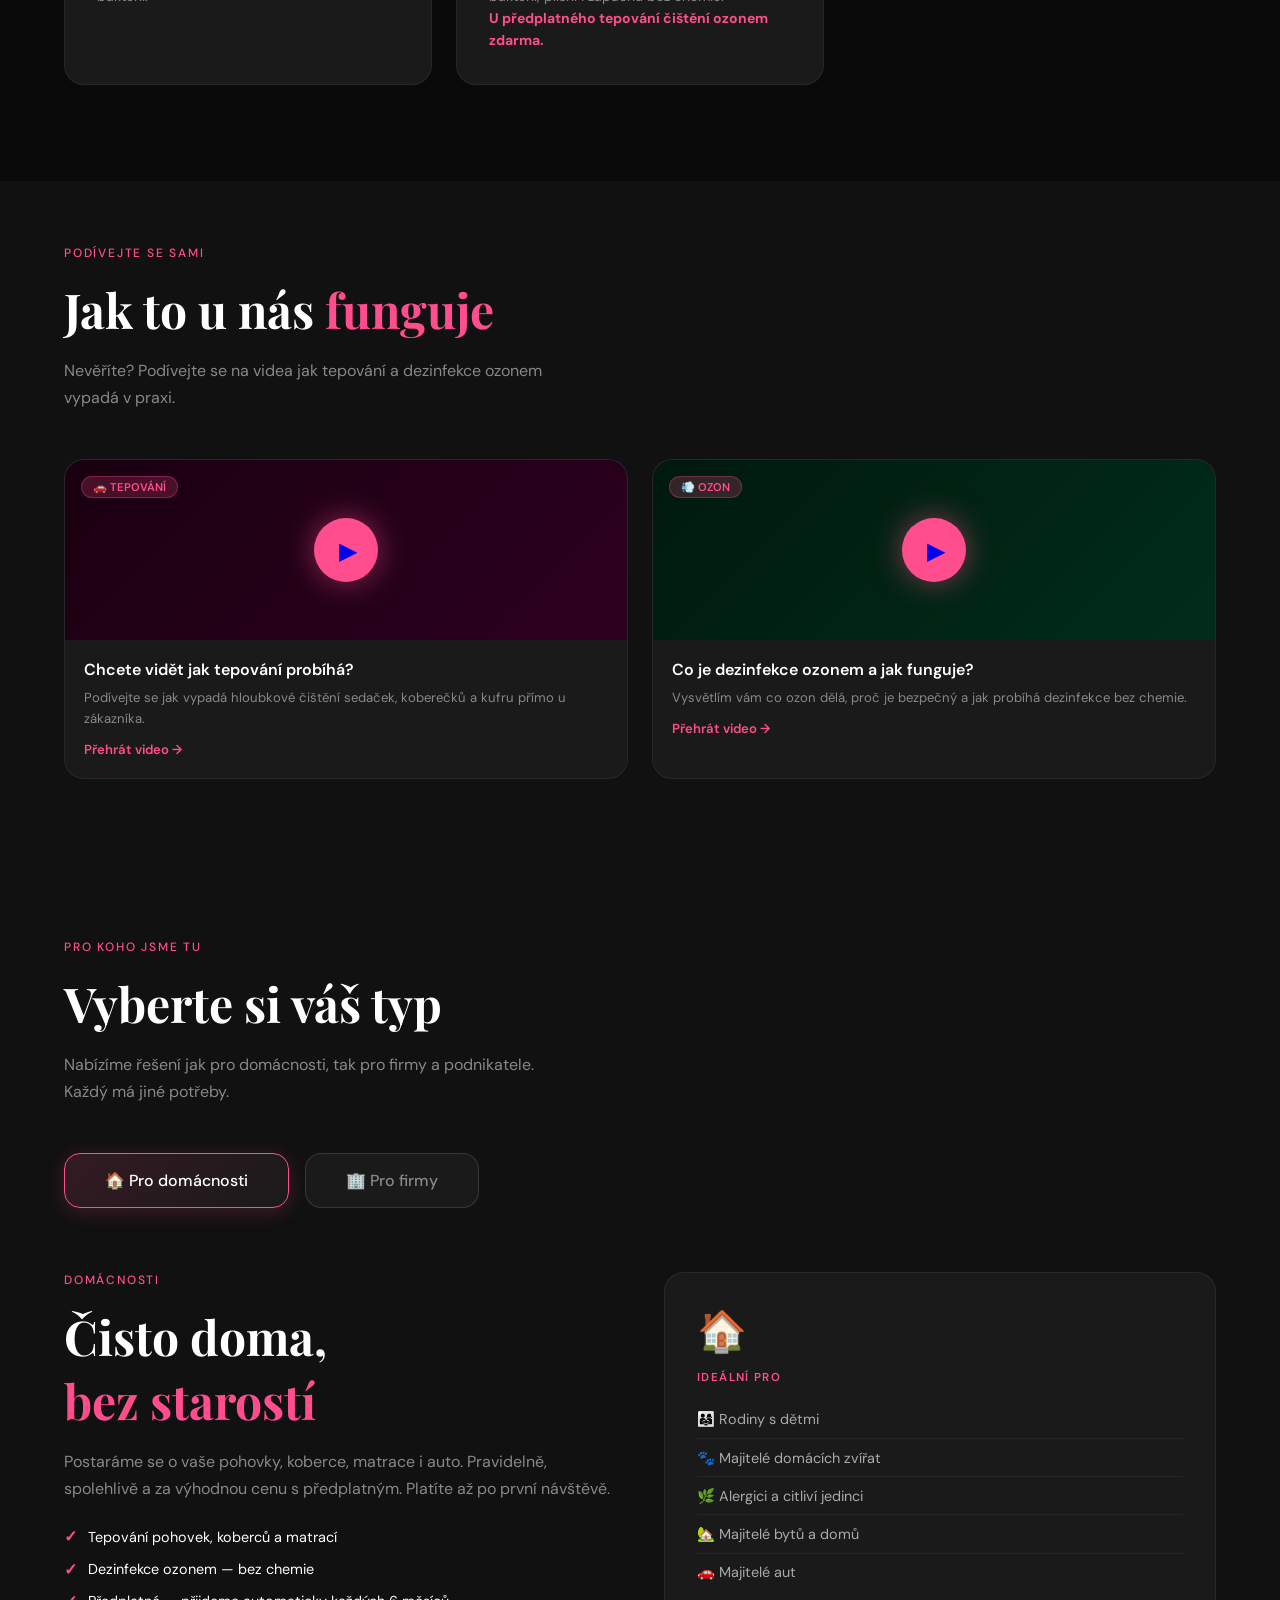
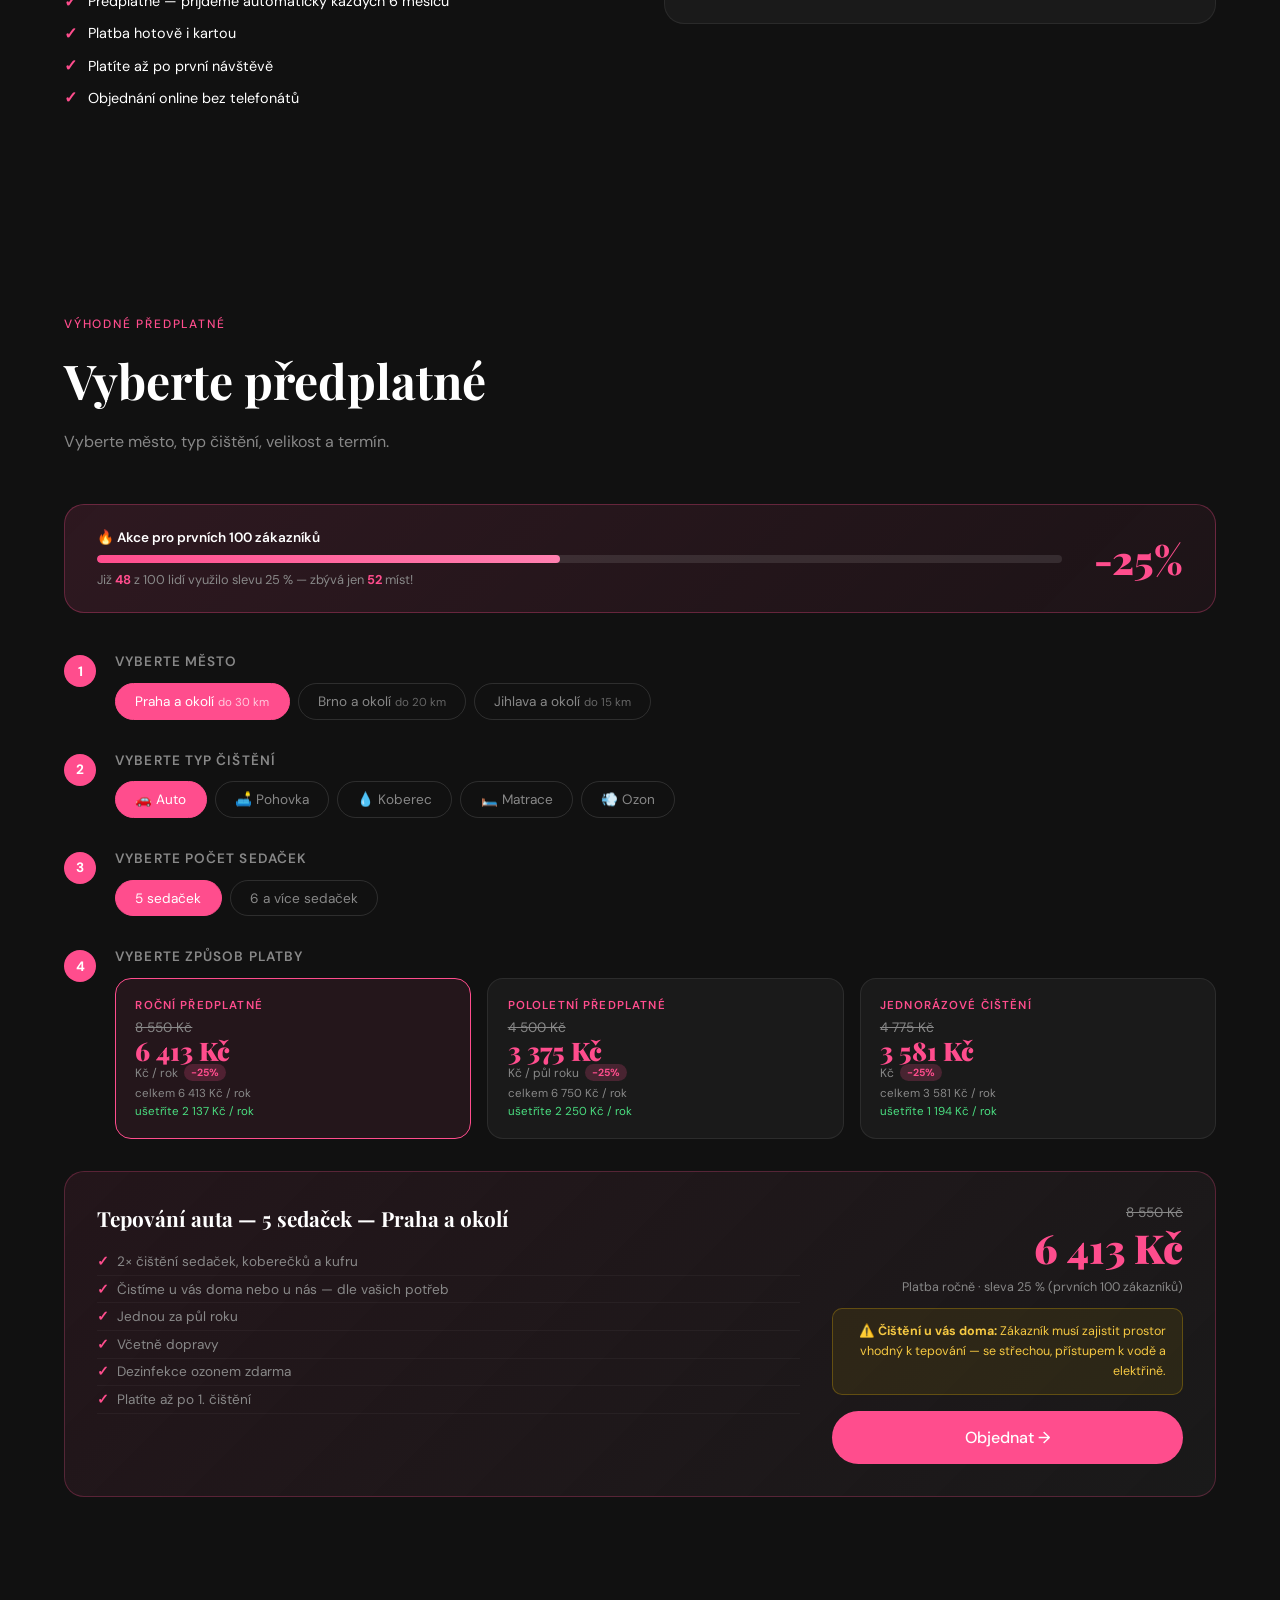
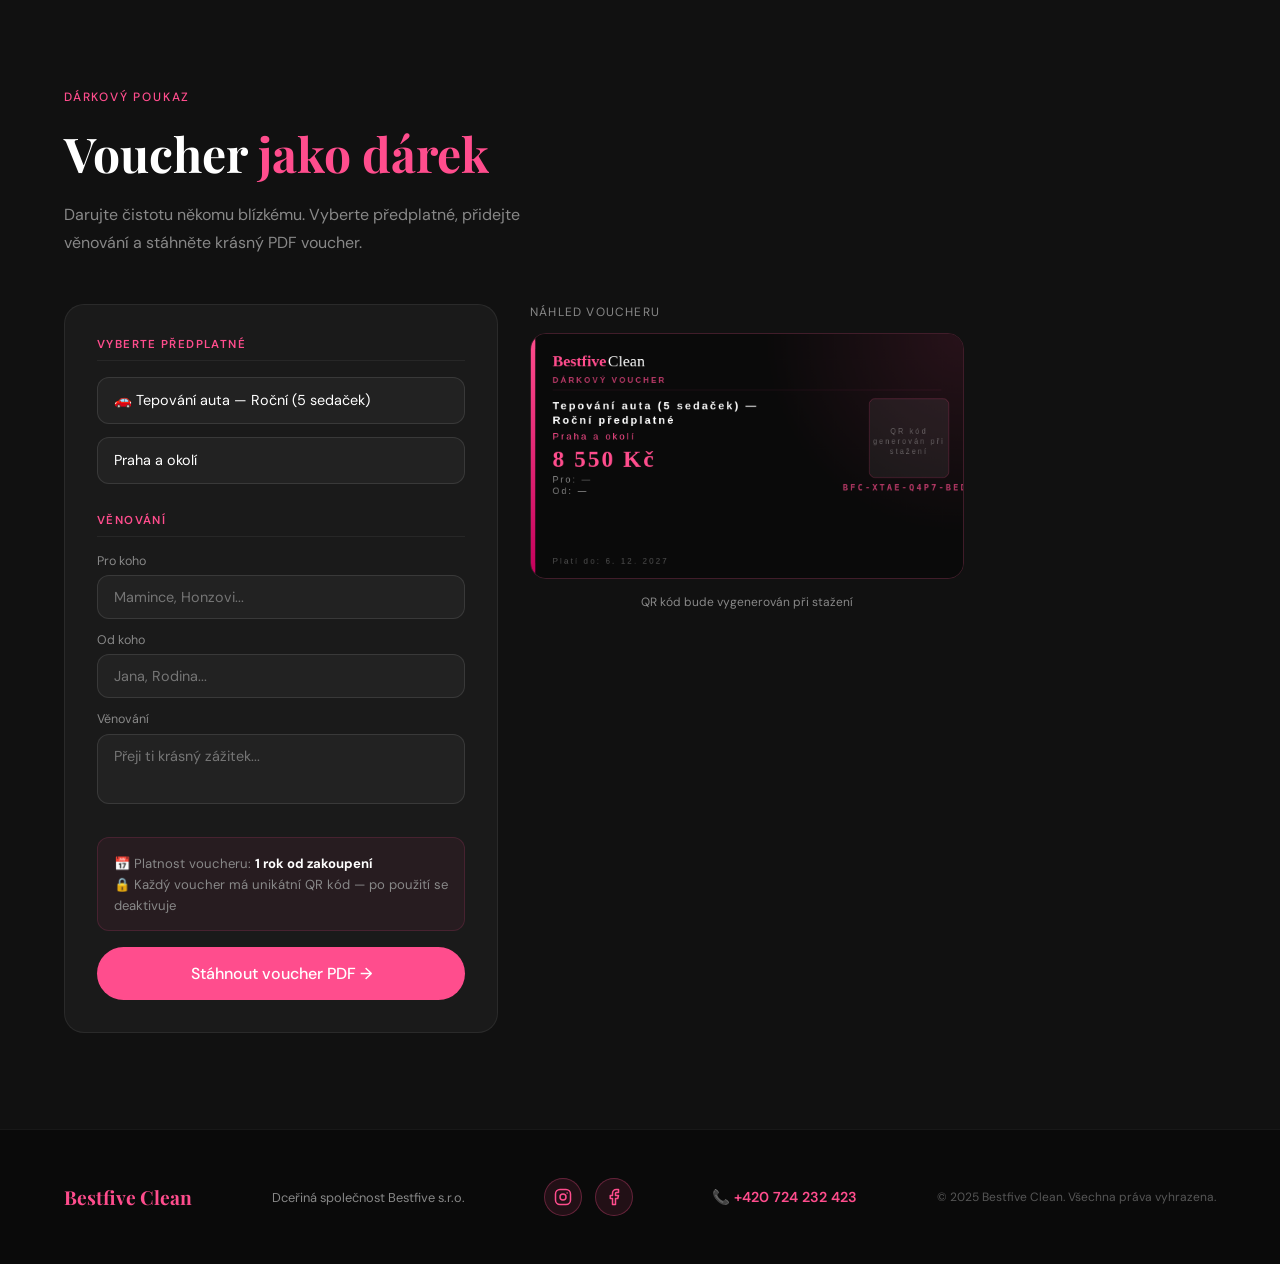
==== commit c20d9c2f: "vyskakovacie okno na objednanie" ====
--- a/bestfive-clean-4.html
+++ b/bestfive-clean-4.html
@@ -5,7 +5,6 @@
 <meta name="viewport" content="width=device-width, initial-scale=1.0">
 <title>Bestfive Clean – Profesionální čištění</title>
 <link href="https://fonts.googleapis.com/css2?family=Playfair+Display:wght@400;700;900&family=DM+Sans:wght@300;400;500&display=swap" rel="stylesheet">
-
 <script src="//widget.simplybook.it/v2/widget/widget.js" type="text/javascript"></script>
 
 <style>
@@ -30,6 +29,43 @@
     color: var(--white);
     font-family: 'DM Sans', sans-serif;
     overflow-x: hidden;
+  }
+
+  /* Pozadie za oknom (rozmazanie) */
+  #booking-modal-overlay {
+      display: none;
+      position: fixed;
+      inset: 0;
+      z-index: 9999;
+      background: rgba(0, 0, 0, 0.7);
+      backdrop-filter: blur(10px);
+      align-items: center;
+      justify-content: center;
+  }
+
+  /* Samotné okno s kalendárom */
+  .booking-modal-content {
+      position: relative;
+      width: 90%;
+      max-width: 1000px; /* 2/3 šírky na veľkých obrazovkách */
+      height: 85vh;
+      background: #fff;
+      border-radius: 24px;
+      overflow: hidden;
+      box-shadow: 0 25px 50px rgba(0,0,0,0.5);
+  }
+
+  /* Tlačidlo zavrieť (krížik) */
+  .booking-modal-close {
+      position: absolute;
+      top: 15px;
+      right: 20px;
+      font-size: 30px;
+      color: #333;
+      cursor: pointer;
+      z-index: 10001;
+      font-weight: bold;
+      line-height: 1;
   }
 
   /* NAV */
@@ -1929,46 +1965,35 @@
   }
 
 function orderCurrent() {
-    // 1. Logika počítadla voľných miest
+    // 1. Aktualizácia tvojho počítadla
     pSold = Math.min(pSold + 1, PROMO_TOTAL);
     updateCounter();
 
-    // 2. Mapa IDčiek (tvoje presné ID zo SimplyBooku)
+    // 2. Mapa služieb
     const serviceMap = {
-        "jihlava_auto_s4": 2, "jihlava_auto_s6": 14,
-        "praha_auto_s4": 13, "praha_auto_s6": 15,
-        "brno_auto_s4": 23, "brno_auto_s6": 8,
-        "praha_pohovka_mala": 16, "praha_pohovka_stredni": 17, "praha_pohovka_velka": 18,
-        "jihlava_pohovka_mala": 3, "jihlava_pohovka_stredni": 9, "jihlava_pohovka_velka": 10,
-        "brno_pohovka_mala": 24, "brno_pohovka_stredni": 25, "brno_pohovka_velka": 26,
-        "praha_koberec_do20": 19, "brno_koberec_do20": 27, "jihlava_koberec_do20": 4,
-        "praha_matrace_m2": 20, "praha_matrace_m4": 21, "praha_matrace_m6": 22,
-        "brno_matrace_m2": 28, "brno_matrace_m4": 29, "brno_matrace_m6": 30,
-        "jihlava_matrace_m2": 5, "jihlava_matrace_m4": 11, "jihlava_matrace_m6": 12,
-        "praha_ozon_auto": 35, "praha_ozon_m50": 36, "praha_ozon_m80": 37, "praha_ozon_m100": 38,
-        "brno_ozon_auto": 39, "brno_ozon_m50": 40, "brno_ozon_m80": 41, "brno_ozon_m100": 42,
-        "jihlava_ozon_auto": 31, "jihlava_ozon_m50": 32, "jihlava_ozon_m80": 33, "jihlava_ozon_m100": 34
+        "praha_auto_s4": 13, "praha_auto_s6": 15, "praha_pohovka_mala": 16, "praha_pohovka_stredni": 17, "praha_pohovka_velka": 18,
+        "praha_koberec_do20": 19, "praha_matrace_m2": 20, "praha_matrace_m4": 21, "praha_matrace_m6": 22, "praha_ozon_auto": 35,
+        "brno_auto_s4": 23, "brno_auto_s6": 8, "brno_pohovka_mala": 24, "brno_pohovka_stredni": 25, "brno_pohovka_velka": 26,
+        "brno_koberec_do20": 27, "brno_matrace_m2": 28, "brno_matrace_m4": 29, "brno_matrace_m6": 30, "brno_ozon_auto": 39,
+        "jihlava_auto_s4": 2, "jihlava_auto_s6": 14, "jihlava_pohovka_mala": 3, "jihlava_pohovka_stredni": 9, "jihlava_pohovka_velka": 10,
+        "jihlava_koberec_do20": 4, "jihlava_matrace_m2": 5, "jihlava_matrace_m4": 11, "jihlava_matrace_m6": 12, "jihlava_ozon_auto": 31
     };
 
     let key = `${pCity}_${pType}_${pVariant}`;
     let sId = serviceMap[key];
 
-
     if (!sId) {
-        alert("Služba sa nenašla. Skontrolujte výber.");
+        alert("Služba nenalezena.");
         return;
     }
 
-    // 3. Typ platby pre Intake Field
     let billingLabel = pBilling === 'rok' ? "Roční" : (pBilling === 'pol' ? "Pololetní" : "Jednorázové");
 
-    // 4. Zobrazenie kontajnera a inicializácia widgetu
-    const container = document.getElementById('simplybook-container');
-    container.style.display = 'block';
-    container.innerHTML = ''; // Vyčistiť starý widget ak tam bol
-    container.scrollIntoView({ behavior: 'smooth' });
-
-    // 5. Spustenie SimplyBook widgetu priamo do stránky
+    // 3. Zobrazenie Overlayu
+    document.getElementById('booking-modal-overlay').style.display = 'flex';
+    document.getElementById('sb-widget-container').innerHTML = ''; // Vyčistiť starý obsah
+
+    // 4. Inicializácia Widgetu priamo do Modal okna
     if (typeof SimplybookWidget !== 'undefined') {
         new SimplybookWidget({
             "widget_type": "iframe",
@@ -1981,15 +2006,21 @@
                 "display_item_mode": "block"
             },
             "timeline": "modern",
-            "container_id": "simplybook-container",
+            "container_id": "sb-widget-container",
             "app_config": {
                 "predefined": {
                     "service": sId.toString(),
-                    "field_1": billingLabel // Toto pošle informáciu o platbe do SimplyBooku
+                    "field_1": billingLabel
                 }
             }
         });
     }
+}
+
+// Funkcia na zavretie okna
+function closeBooking() {
+    document.getElementById('booking-modal-overlay').style.display = 'none';
+    document.getElementById('sb-widget-container').innerHTML = ''; // Zastaví widget na pozadí
 }
 
   // Init
@@ -2229,5 +2260,13 @@
     document.getElementById('success').style.display = 'block';
   }
 </script>
+
+<div id="booking-modal-overlay">
+    <div class="booking-modal-content">
+        <span class="booking-modal-close" onclick="closeBooking()">&times;</span>
+        <div id="sb-widget-container" style="width:100%; height:100%;"></div>
+    </div>
+</div>
+
 </body>
 </html>
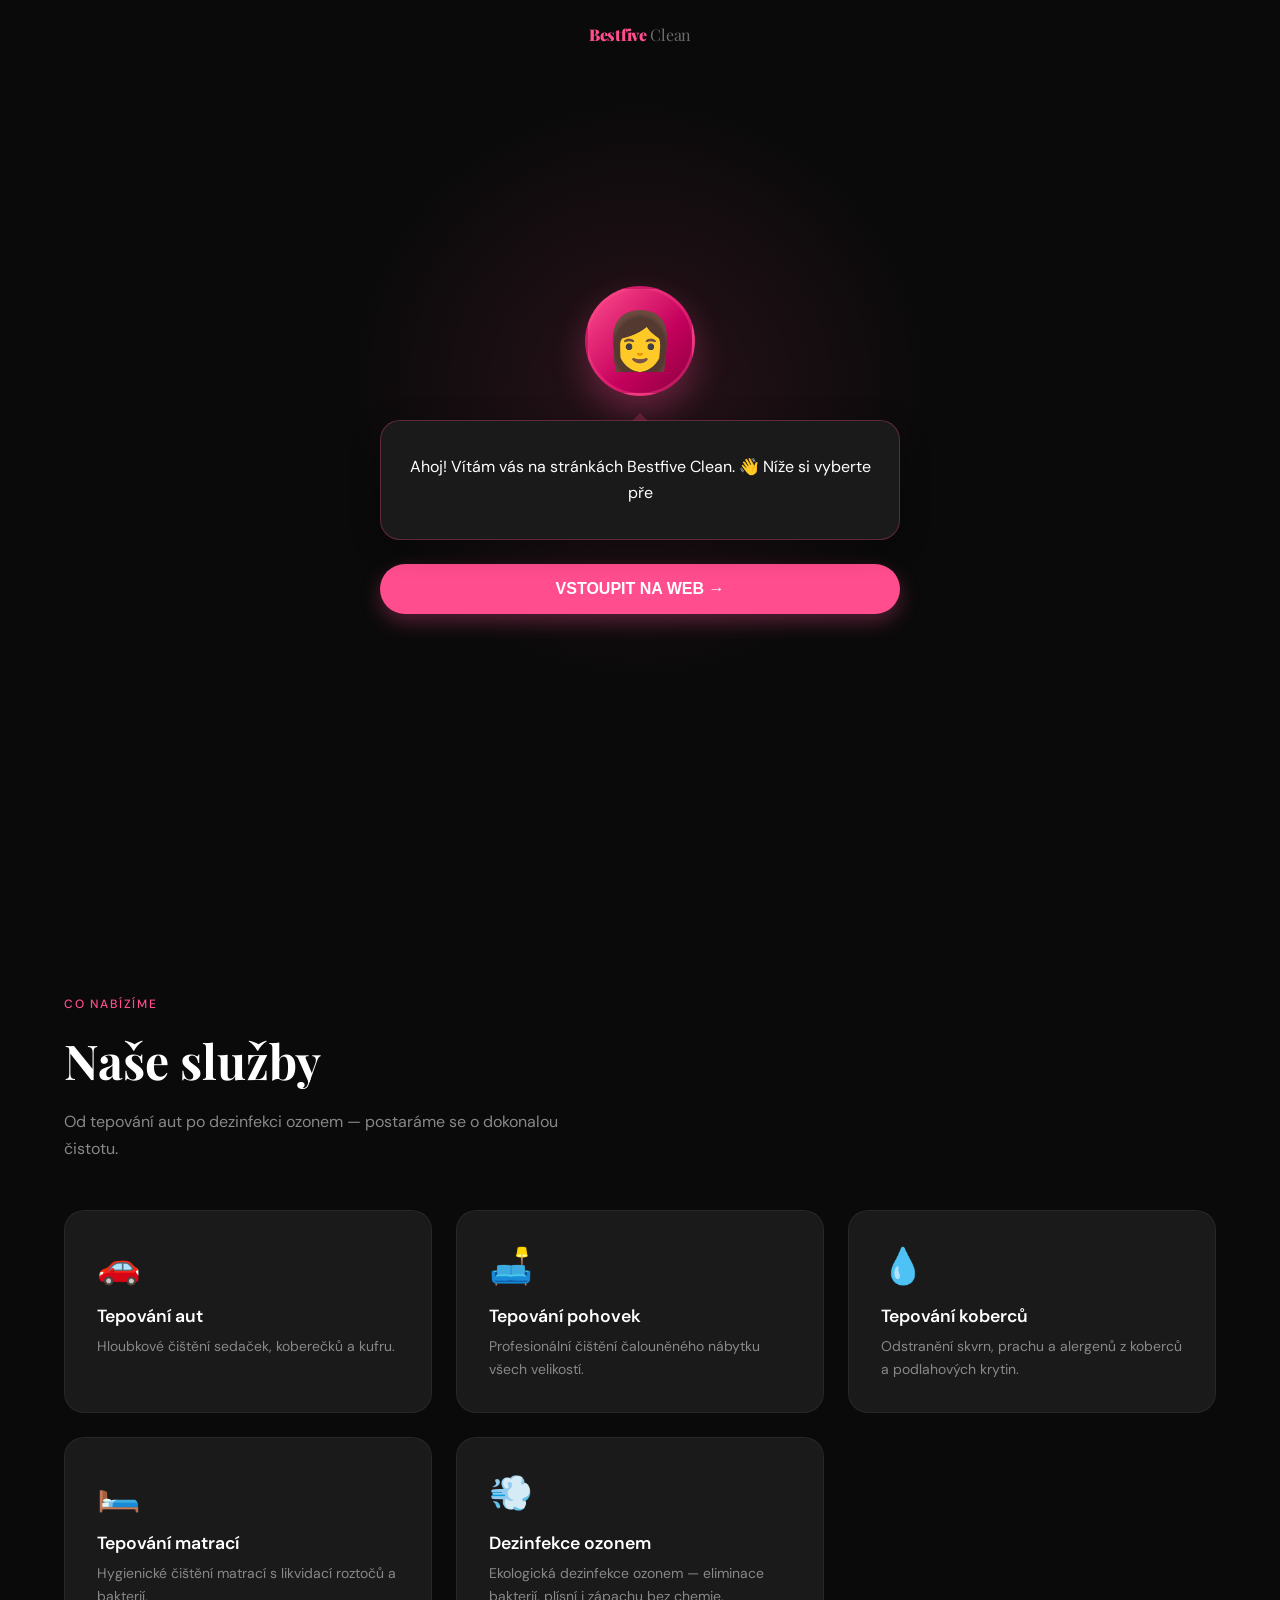
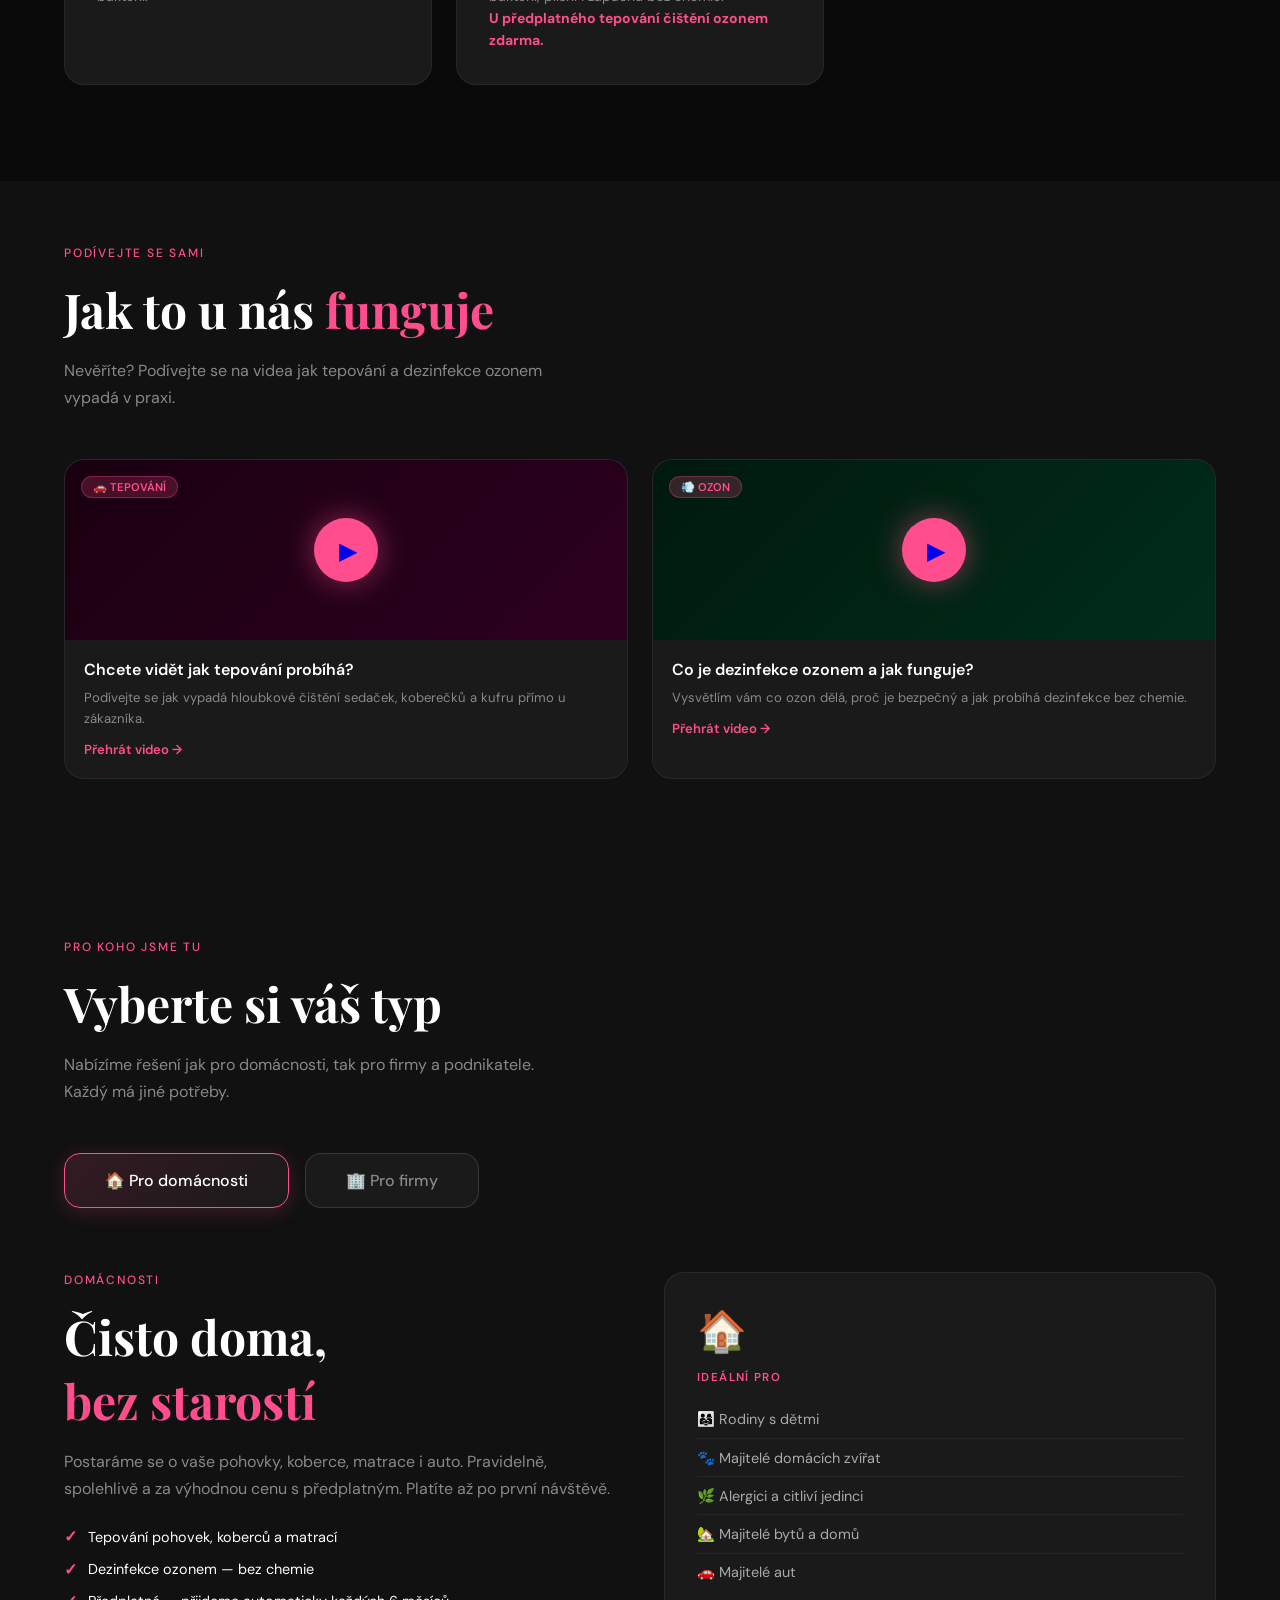
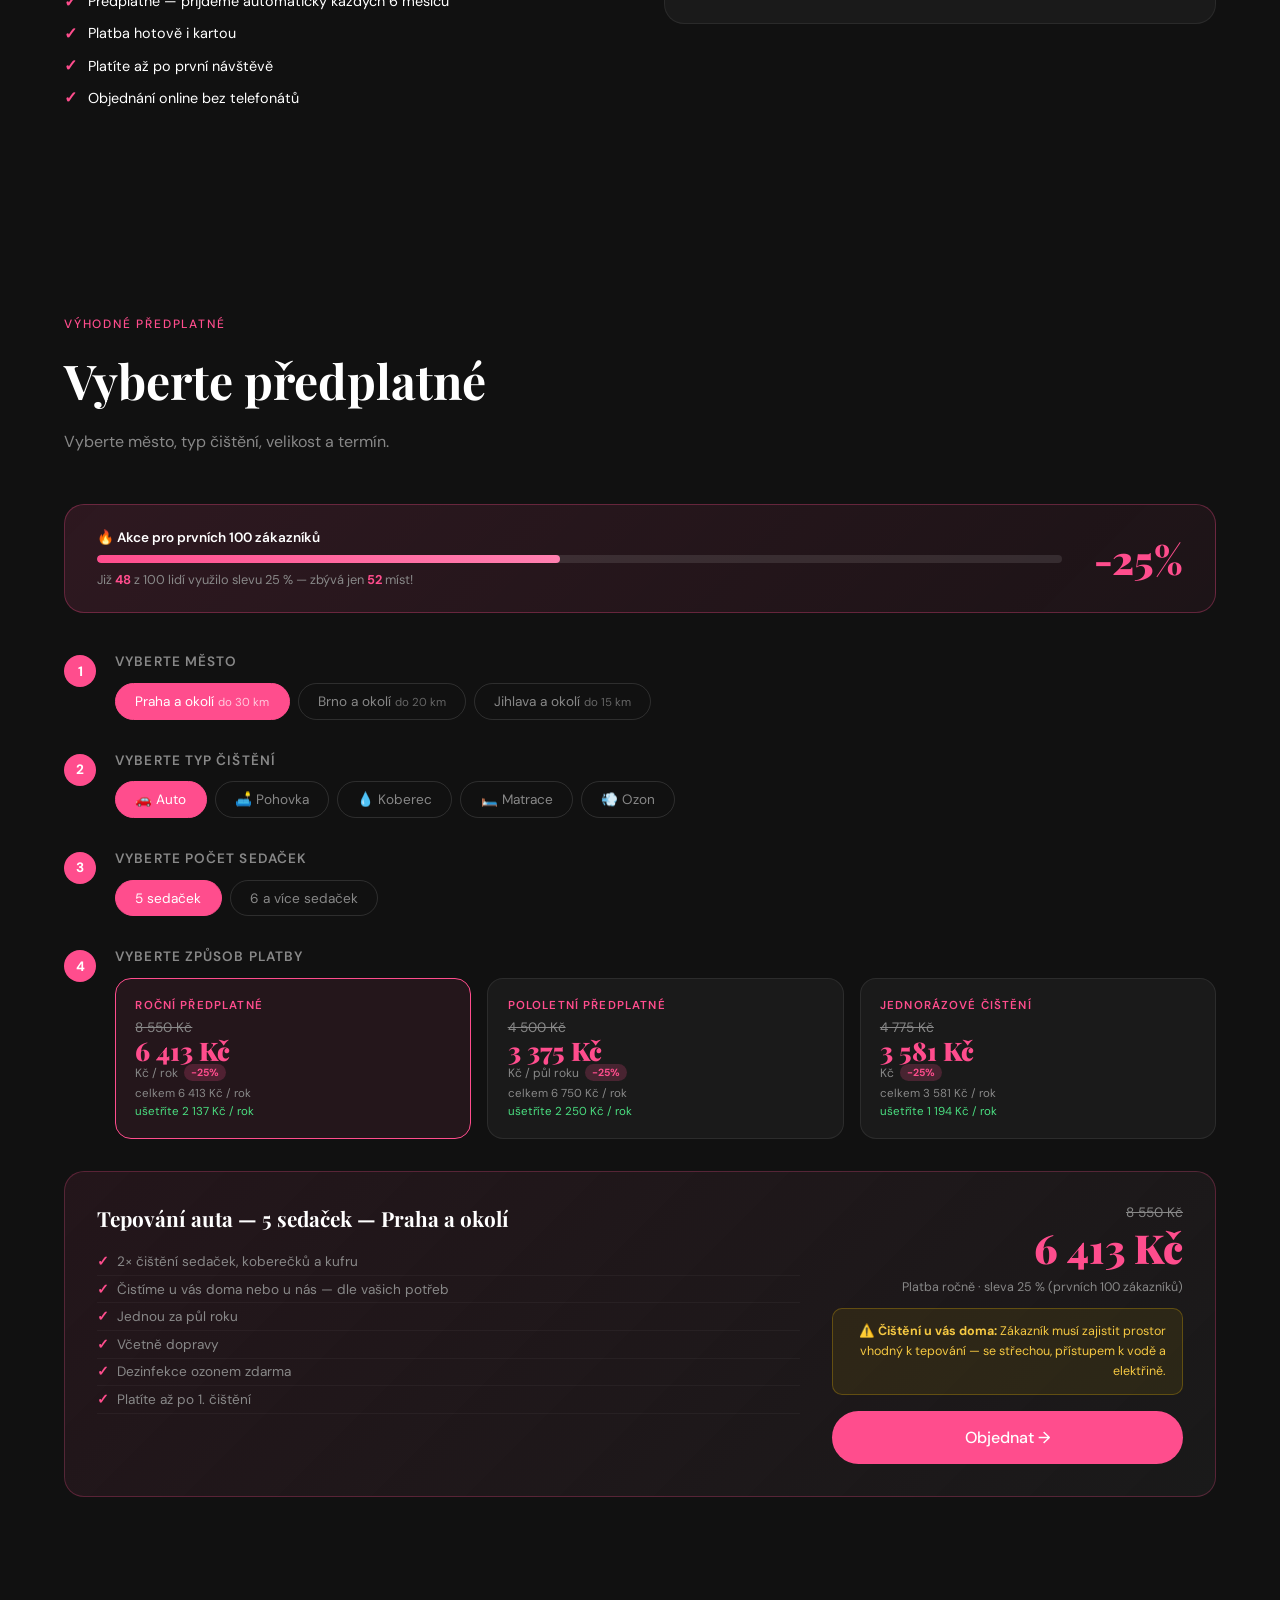
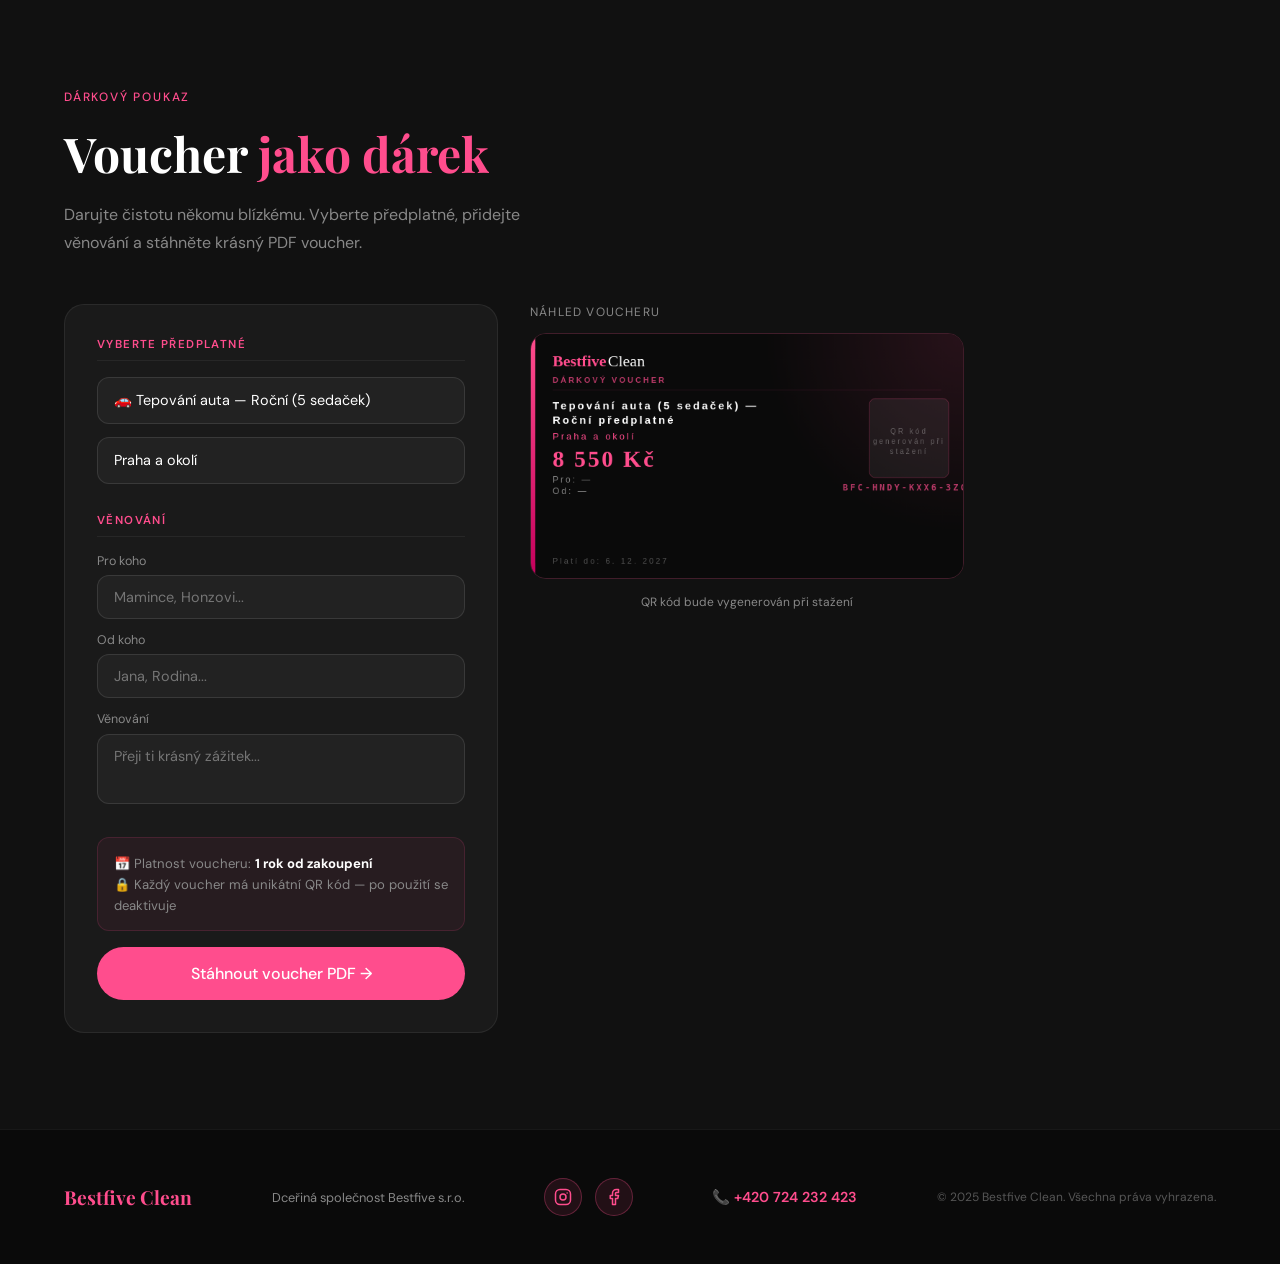
==== commit 7b2cb7d9: "Oprava widgetu + nezobrazovanie cien" ====
--- a/bestfive-clean-4.html
+++ b/bestfive-clean-4.html
@@ -31,42 +31,59 @@
     overflow-x: hidden;
   }
 
-  /* Pozadie za oknom (rozmazanie) */
-  #booking-modal-overlay {
-      display: none;
-      position: fixed;
-      inset: 0;
-      z-index: 9999;
-      background: rgba(0, 0, 0, 0.7);
-      backdrop-filter: blur(10px);
-      align-items: center;
-      justify-content: center;
-  }
-
-  /* Samotné okno s kalendárom */
-  .booking-modal-content {
-      position: relative;
-      width: 90%;
-      max-width: 1000px; /* 2/3 šírky na veľkých obrazovkách */
-      height: 85vh;
-      background: #fff;
-      border-radius: 24px;
-      overflow: hidden;
-      box-shadow: 0 25px 50px rgba(0,0,0,0.5);
-  }
-
-  /* Tlačidlo zavrieť (krížik) */
-  .booking-modal-close {
-      position: absolute;
-      top: 15px;
-      right: 20px;
-      font-size: 30px;
-      color: #333;
-      cursor: pointer;
-      z-index: 10001;
-      font-weight: bold;
-      line-height: 1;
-  }
+  /* Pozadie za oknom */
+#booking-modal-overlay {
+    display: none;
+    position: fixed;
+    inset: 0;
+    z-index: 9999;
+    background: rgba(0, 0, 0, 0.85); /* Trochu tmavšie pre lepší kontrast */
+    backdrop-filter: blur(10px);
+    align-items: center;
+    justify-content: center;
+    padding: 20px; /* Aby na mobiloch nebolo okno úplne po okraje */
+}
+
+/* Okno s kalendárom */
+.booking-modal-content {
+    position: relative;
+    width: 100%;
+    max-width: 900px;
+    height: 90vh; /* Zvýšime výšku na 90% obrazovky */
+    background: #fff;
+    border-radius: 24px;
+    display: flex;
+    flex-direction: column;
+    box-shadow: 0 25px 50px rgba(0,0,0,0.5);
+    overflow: hidden; /* Kontajner ostane čistý */
+}
+
+/* Samotný obal pre iframe */
+#sb-widget-container {
+    flex: 1;
+    width: 100%;
+    height: 100%;
+    overflow-y: auto; /* Tu zapneme skrolovanie pre vnútro kalendára */
+    -webkit-overflow-scrolling: touch;
+}
+
+/* Úprava krížika, aby nezavadzal */
+.booking-modal-close {
+    position: absolute;
+    top: 15px;
+    right: 20px;
+    font-size: 32px;
+    color: #000;
+    cursor: pointer;
+    z-index: 10002;
+    background: rgba(255,255,255,0.8);
+    width: 40px;
+    height: 40px;
+    display: flex;
+    align-items: center;
+    justify-content: center;
+    border-radius: 50%;
+}
 
   /* NAV */
   nav {
@@ -1986,14 +2003,16 @@
         alert("Služba nenalezena.");
         return;
     }
-
-    let billingLabel = pBilling === 'rok' ? "Roční" : (pBilling === 'pol' ? "Pololetní" : "Jednorázové");
-
-    // 3. Zobrazenie Overlayu
+      let billingLabel = "";
+    if (pBilling === 'rok') billingLabel = "Roční";
+    else if (pBilling === 'pol') billingLabel = "Pololetní";
+    else billingLabel = "Jednorázové";
+
+    // 4. AKTIVACE MODÁLU (Tvé vyskakovací okno)
     document.getElementById('booking-modal-overlay').style.display = 'flex';
-    document.getElementById('sb-widget-container').innerHTML = ''; // Vyčistiť starý obsah
-
-    // 4. Inicializácia Widgetu priamo do Modal okna
+    document.getElementById('sb-widget-container').innerHTML = ''; 
+
+    // 5. PROPOJENÍ S WIDGETEM
     if (typeof SimplybookWidget !== 'undefined') {
         new SimplybookWidget({
             "widget_type": "iframe",
@@ -2001,8 +2020,6 @@
             "theme": "minimal",
             "theme_settings": {
                 "sb_base_color": "#ff4d8d",
-                "body_bg_color": "#ffffff",
-                "dark_font_color": "#403733",
                 "display_item_mode": "block"
             },
             "timeline": "modern",
@@ -2010,7 +2027,7 @@
             "app_config": {
                 "predefined": {
                     "service": sId.toString(),
-                    "field_1": billingLabel
+                    "field_1": billingLabel // TOTO JE TO PROPOJENÍ na Intake Form
                 }
             }
         });
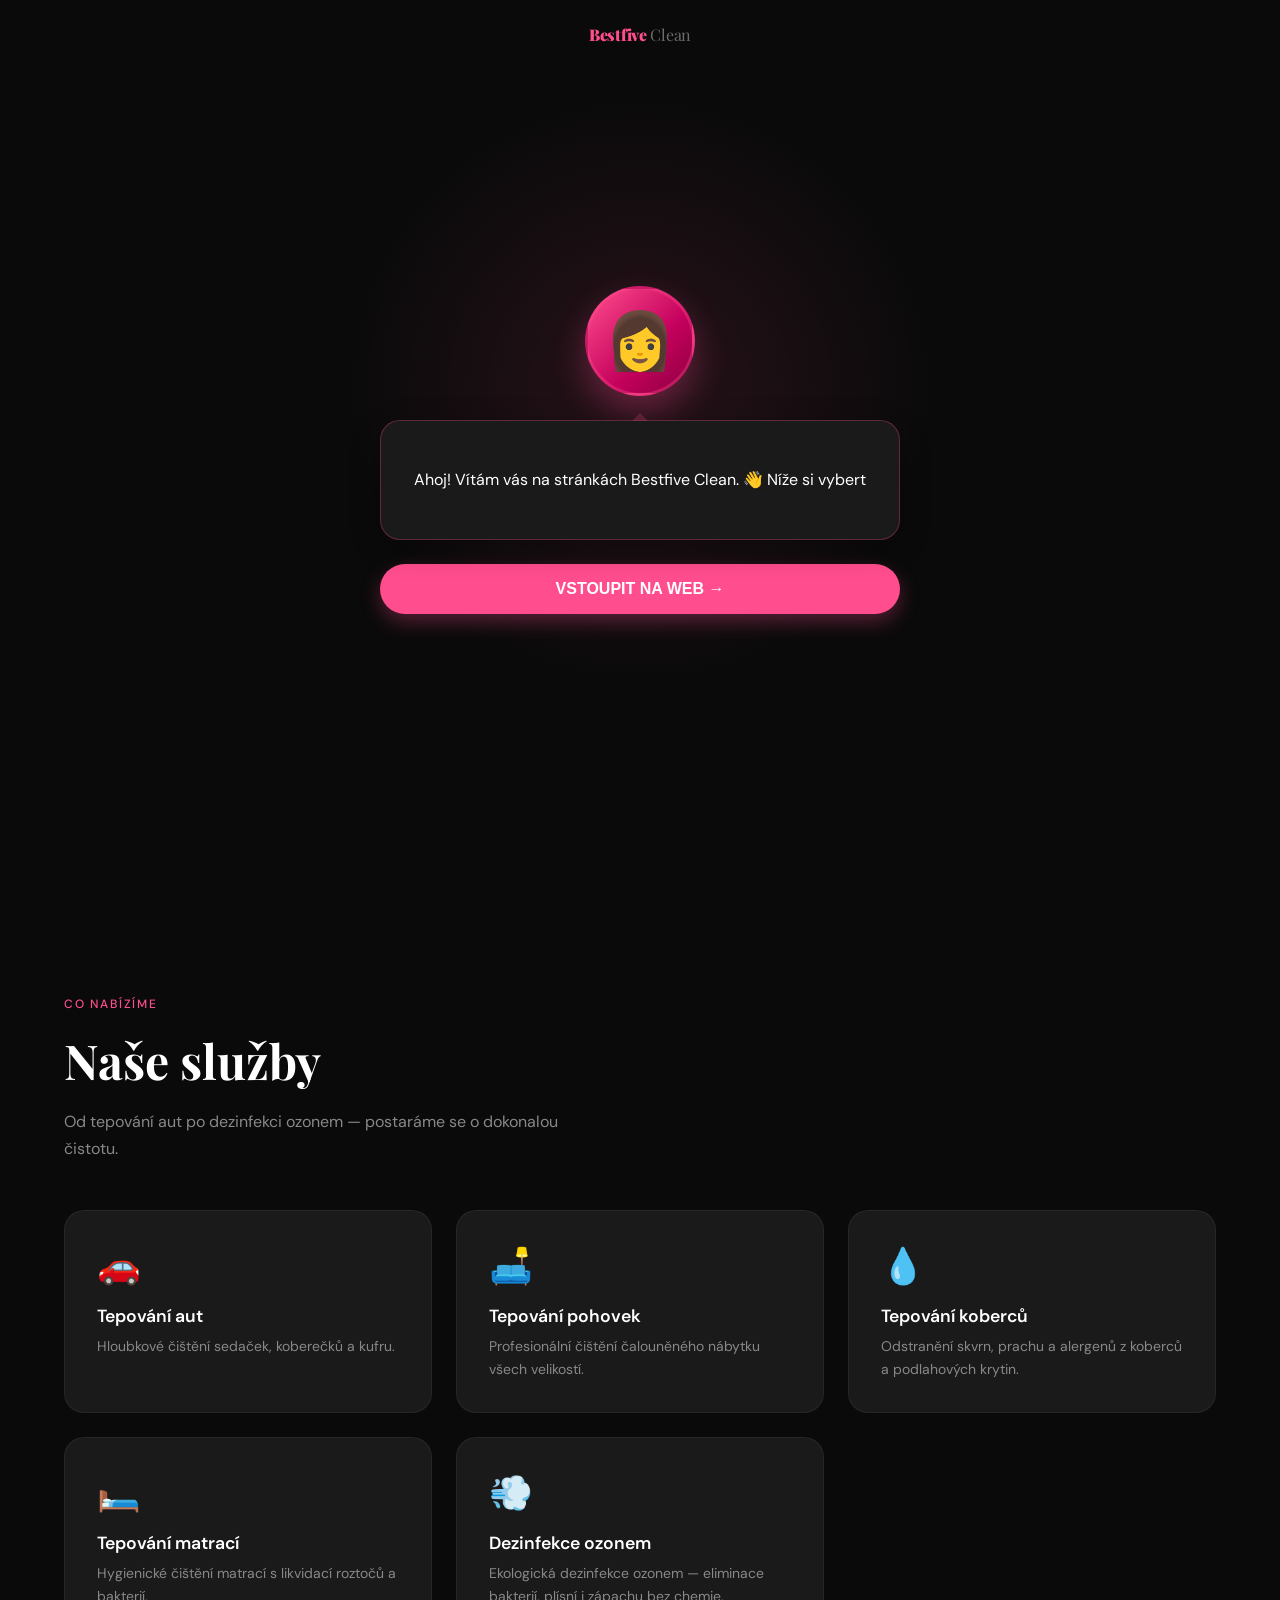
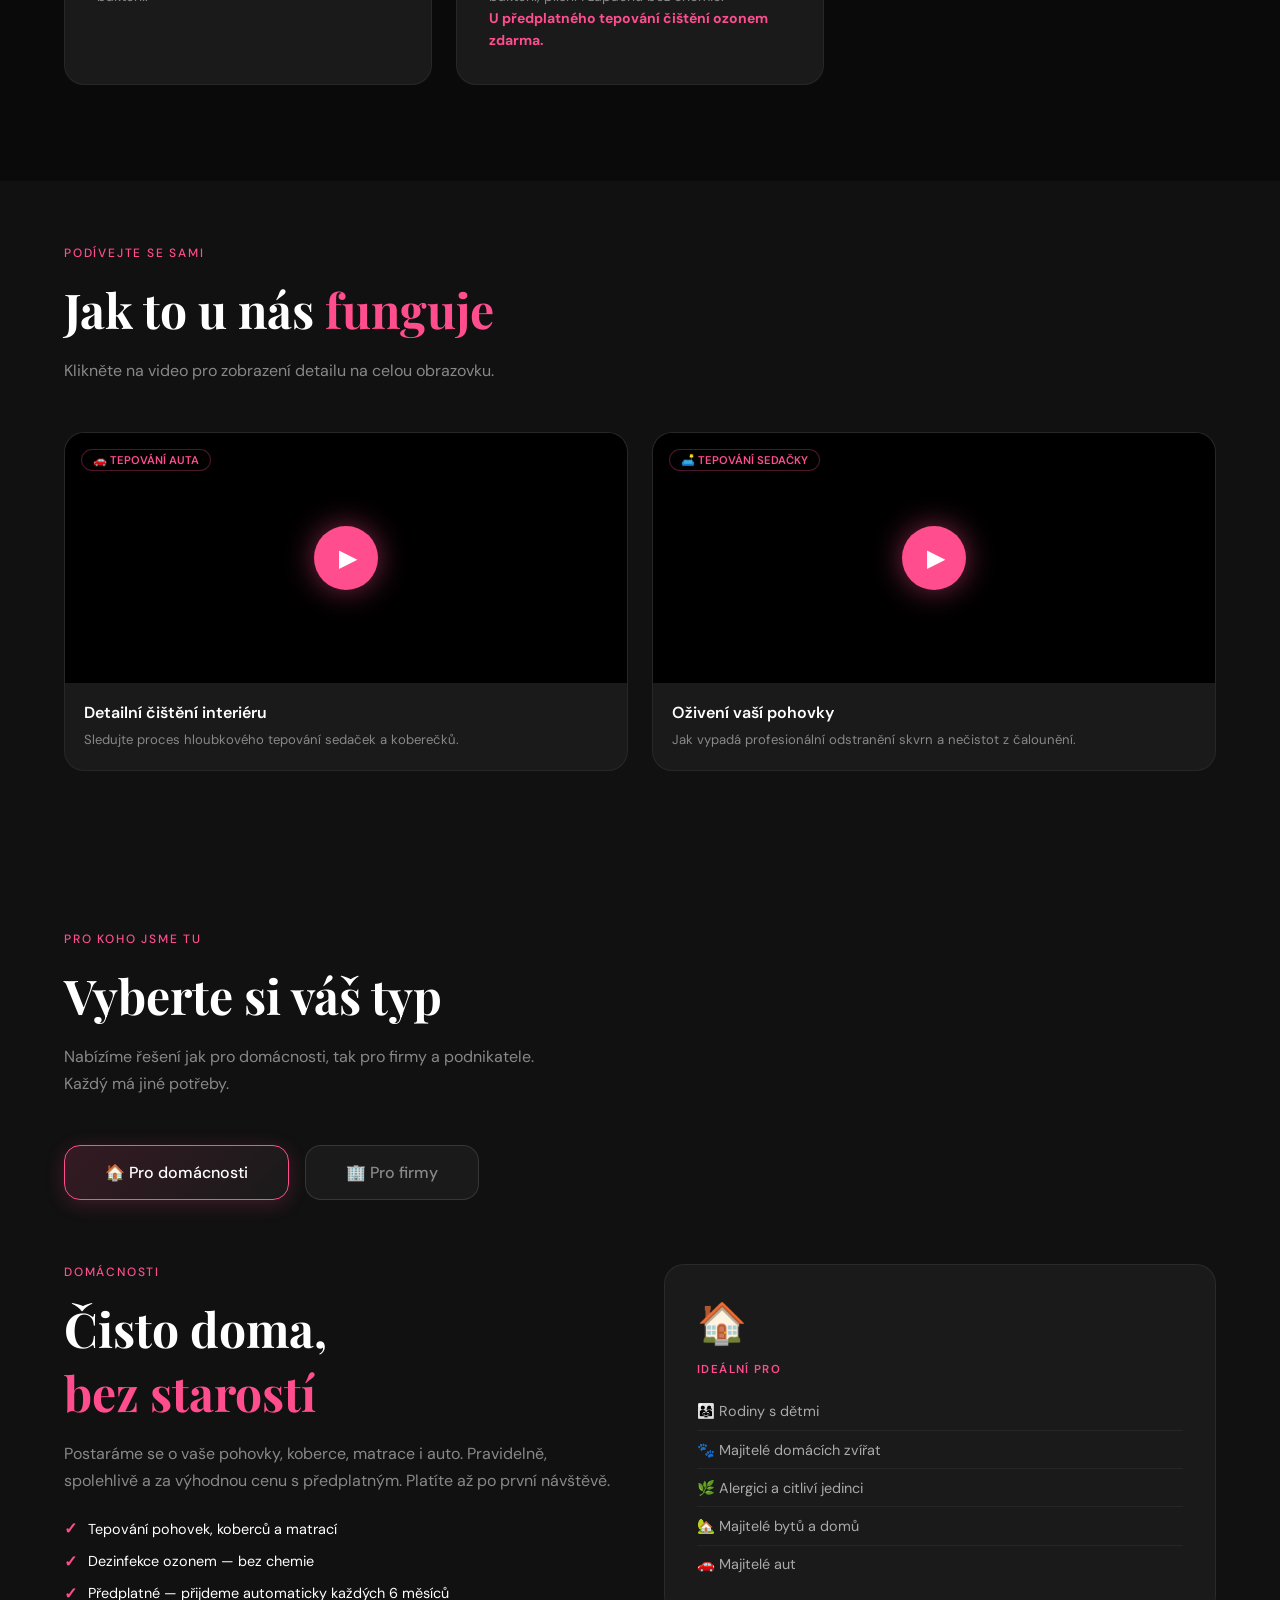
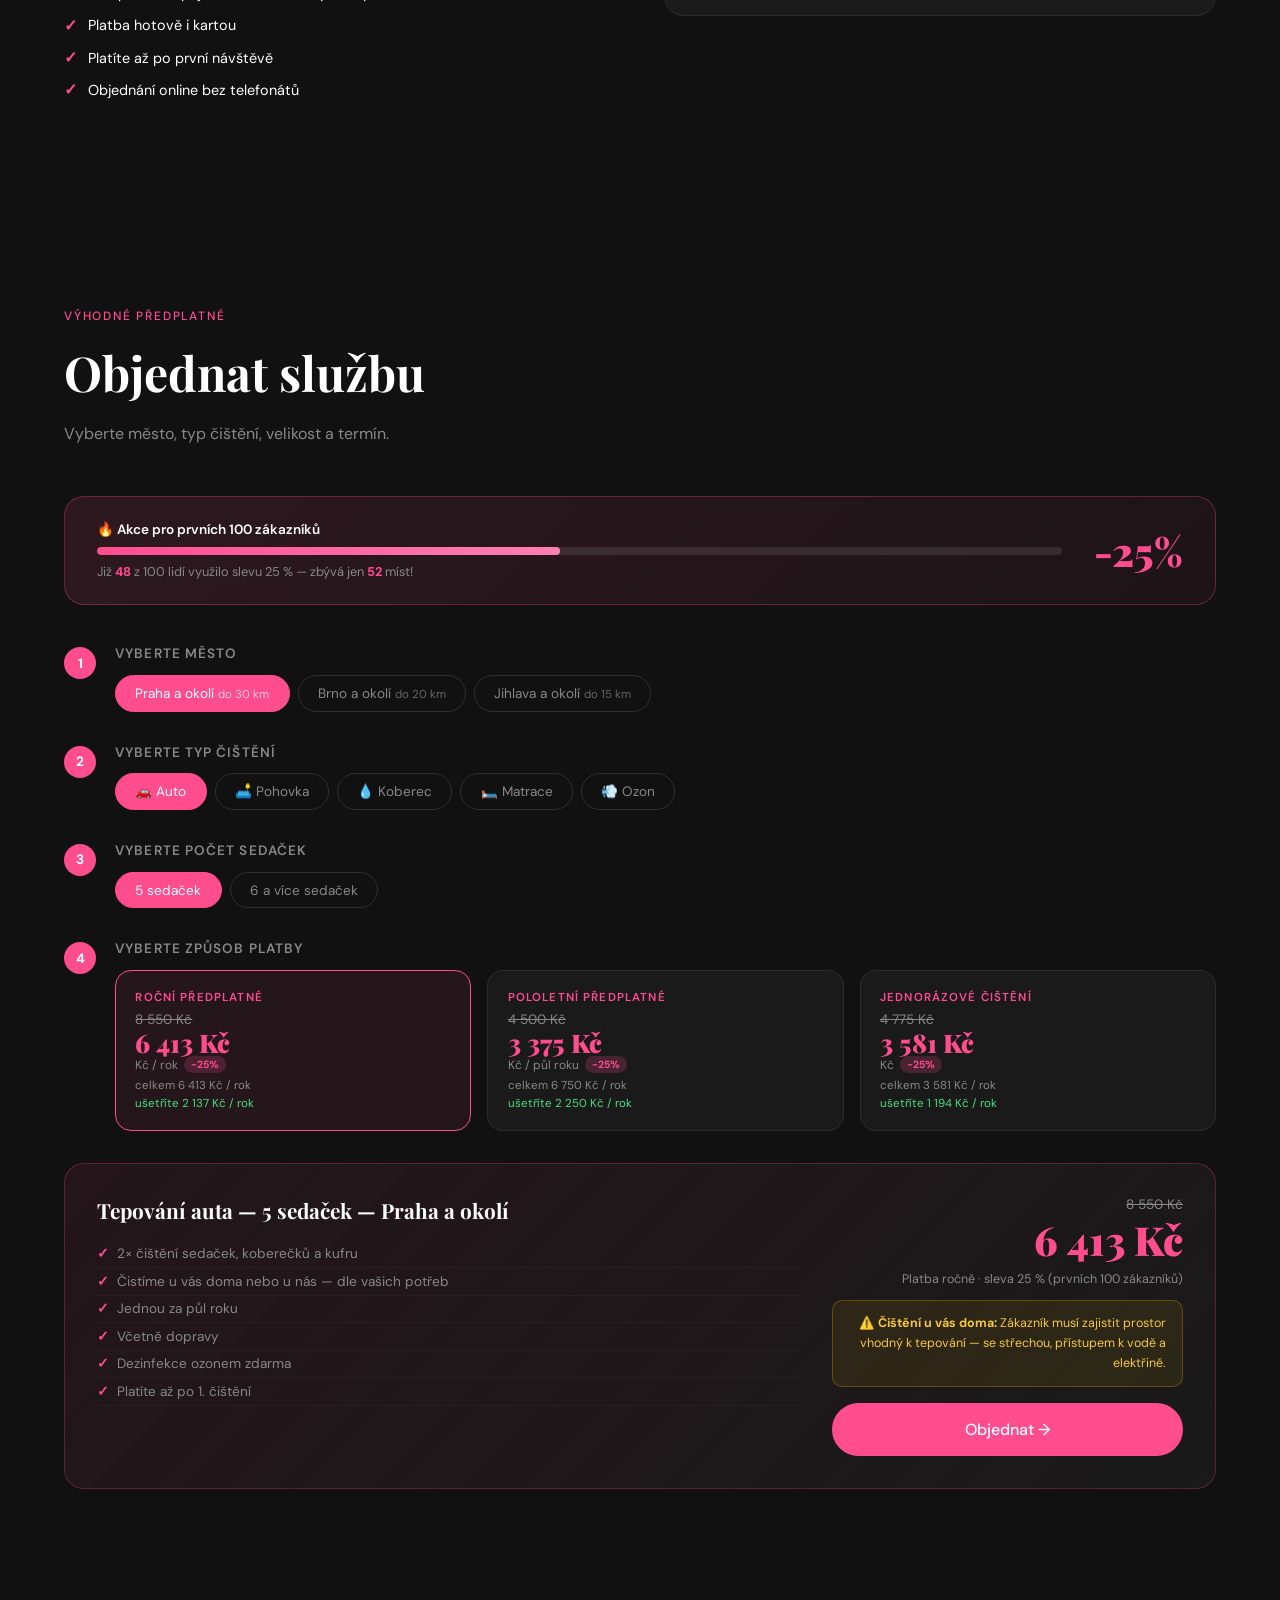
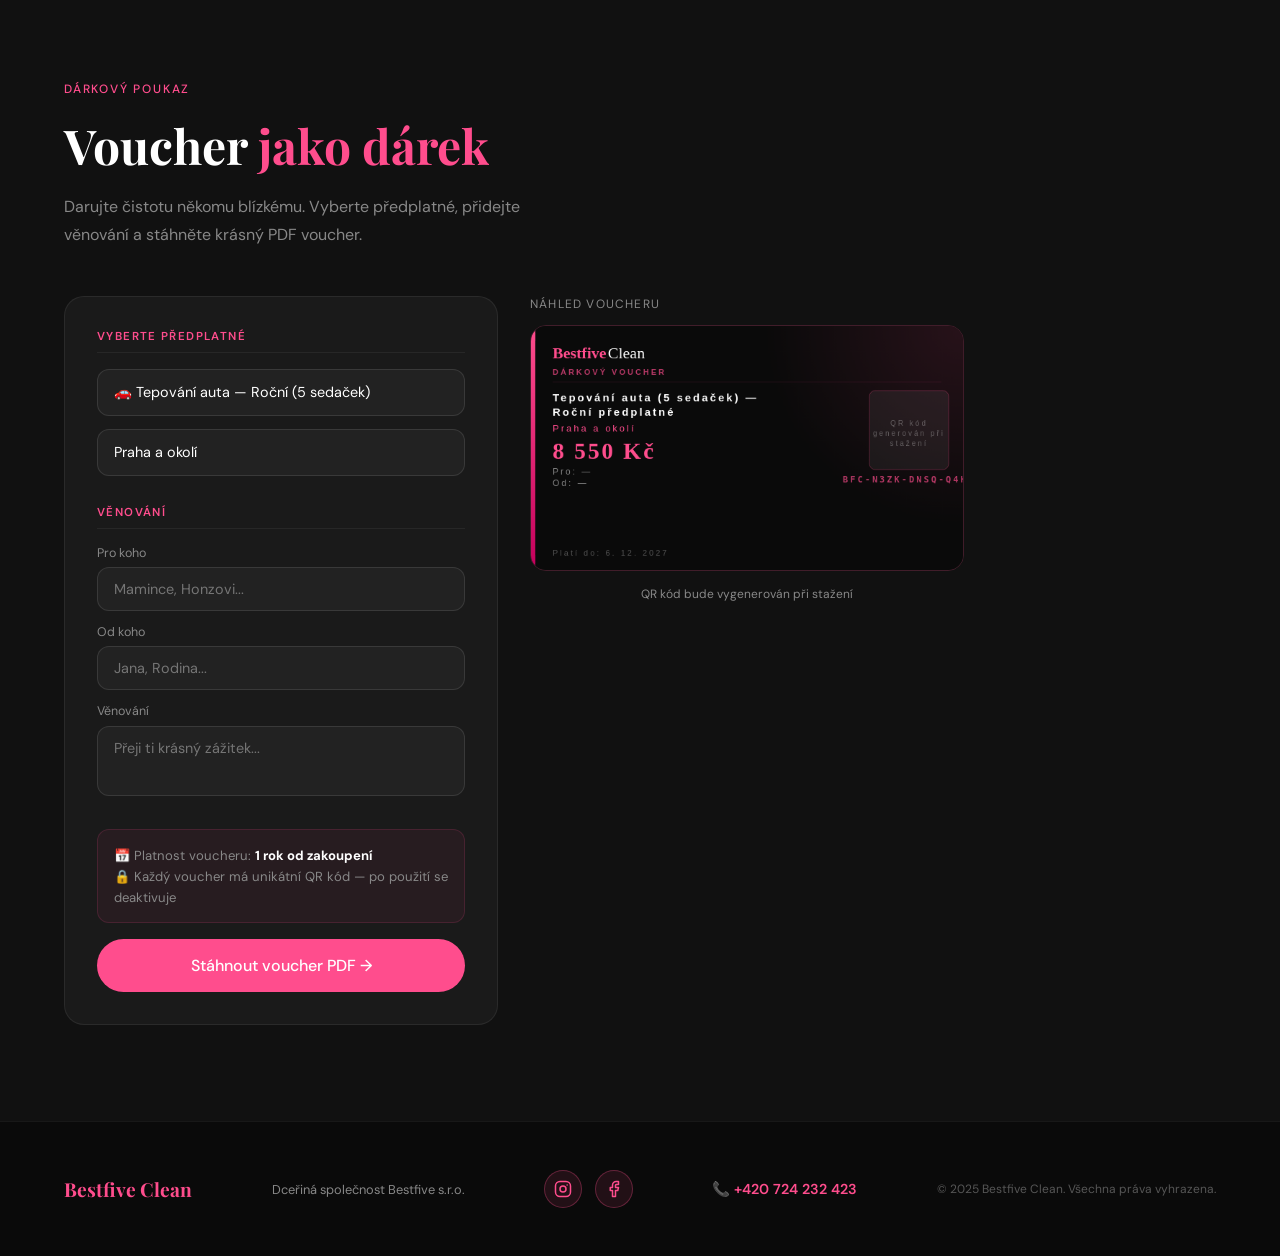
==== commit 3ea8dd59: "videa" ====
--- a/bestfive-clean-4.html
+++ b/bestfive-clean-4.html
@@ -711,7 +711,6 @@
     <li><a href="#segment">Domácnosti & Firmy</a></li>
     <li><a href="#predplatne">Předplatné</a></li>
     <li><a href="#voucher">Voucher</a></li>
-    <li><a href="#objednavka">Objednávka</a></li>
   </ul>
   <button class="nav-btn" onclick="document.getElementById('objednavka').scrollIntoView({behavior:'smooth'})">Objednat</button>
   <a href="tel:+420724232423" style="color:var(--pink);font-size:0.875rem;font-weight:600;text-decoration:none;margin-left:1rem">📞 +420 724 232 423</a>
@@ -767,48 +766,89 @@
   </div>
 </section>
 
-<!-- VIDEO SEKCE -->
+<!-- VIDEO SEKCE - VERTIKÁLNÍ REÁLNÁ VIDEA -->
+<!-- VIDEO SEKCE - NÁHLEDY PŘÍMO Z VIDEÍ -->
 <section style="background:var(--dark);padding:4rem">
   <p class="section-label">Podívejte se sami</p>
   <h2 class="section-title">Jak to u nás <span style="color:var(--pink)">funguje</span></h2>
-  <p class="section-sub">Nevěříte? Podívejte se na videa jak tepování a dezinfekce ozonem vypadá v praxi.</p>
+  <p class="section-sub">Klikněte na video pro zobrazení detailu na celou obrazovku.</p>
+  
   <div style="display:grid;grid-template-columns:repeat(auto-fit,minmax(280px,1fr));gap:1.5rem">
 
-    <!-- Video 1 - Tepování -->
-    <div style="background:var(--dark2);border:1px solid rgba(255,255,255,0.06);border-radius:20px;overflow:hidden;transition:transform 0.2s" onmouseover="this.style.transform='translateY(-4px)'" onmouseout="this.style.transform='translateY(0)'">
-      <a href="https://www.youtube.com/watch?v=DOPLNIT_LINK" target="_blank" style="text-decoration:none;display:block">
-        <div style="background:linear-gradient(135deg,#1a0010,#2d0020);height:180px;display:flex;align-items:center;justify-content:center;position:relative">
-          <div style="width:64px;height:64px;border-radius:50%;background:var(--pink);display:flex;align-items:center;justify-content:center;box-shadow:0 0 30px rgba(255,77,141,0.5)">
-            <span style="font-size:1.5rem;margin-left:4px">▶</span>
-          </div>
-          <div style="position:absolute;top:1rem;left:1rem;background:rgba(255,77,141,0.2);border:1px solid rgba(255,77,141,0.3);color:var(--pink);font-size:0.7rem;font-weight:600;padding:0.2rem 0.7rem;border-radius:50px">🚗 TEPOVÁNÍ</div>
+    <!-- Karta 1 - Auto -->
+    <div class="video-card-trigger" style="background:var(--dark2);border:1px solid rgba(255,255,255,0.06);border-radius:20px;overflow:hidden;transition:transform 0.2s;cursor:pointer" 
+         onclick="openVerticalVideo('tepovanieAuto.mp4')">
+      
+      <div style="height:250px; display:flex; align-items:center; justify-content:center; position:relative; background:#000;">
+        <!-- Video v pozadí karty - nastavené na čas 5s (přibližně půlka) -->
+        <video muted playsinline style="position:absolute; inset:0; width:100%; height:100%; object-fit:cover; opacity:0.6;">
+          <source src="tepovanieAuto.mp4#t=23" type="video/mp4">
+        </video>
+
+        <div style="width:64px;height:64px;border-radius:50%;background:var(--pink);display:flex;align-items:center;justify-content:center;box-shadow:0 0 30px rgba(255,77,141,0.5);z-index:2">
+          <span style="font-size:1.5rem;margin-left:4px">▶</span>
         </div>
-        <div style="padding:1.2rem">
-          <div style="font-size:1rem;font-weight:600;color:var(--white);margin-bottom:0.4rem">Chcete vidět jak tepování probíhá?</div>
-          <div style="font-size:0.82rem;color:var(--gray);line-height:1.6">Podívejte se jak vypadá hloubkové čištění sedaček, koberečků a kufru přímo u zákazníka.</div>
-          <div style="margin-top:0.8rem;color:var(--pink);font-size:0.82rem;font-weight:600">Přehrát video →</div>
+        <div style="position:absolute;top:1rem;left:1rem;background:rgba(0,0,0,0.5);border:1px solid rgba(255,77,141,0.3);color:var(--pink);font-size:0.7rem;font-weight:600;padding:0.2rem 0.7rem;border-radius:50px;z-index:2">🚗 TEPOVÁNÍ AUTA</div>
+      </div>
+
+      <div style="padding:1.2rem">
+        <div style="font-size:1rem;font-weight:600;color:var(--white);margin-bottom:0.4rem">Detailní čištění interiéru</div>
+        <div style="font-size:0.82rem;color:var(--gray);line-height:1.6">Sledujte proces hloubkového tepování sedaček a koberečků.</div>
+      </div>
+    </div>
+
+    <!-- Karta 2 - Sedačka -->
+    <div class="video-card-trigger" style="background:var(--dark2);border:1px solid rgba(255,255,255,0.06);border-radius:20px;overflow:hidden;transition:transform 0.2s;cursor:pointer" 
+         onclick="openVerticalVideo('tepovanieSedacka.mp4')">
+      
+      <div style="height:250px; display:flex; align-items:center; justify-content:center; position:relative; background:#000;">
+        <!-- Video v pozadí karty - nastavené na čas 5s -->
+        <video muted playsinline style="position:absolute; inset:0; width:100%; height:100%; object-fit:cover; opacity:0.6;">
+          <source src="tepovanieSedacka.mp4#t=23" type="video/mp4">
+        </video>
+
+        <div style="width:64px;height:64px;border-radius:50%;background:var(--pink);display:flex;align-items:center;justify-content:center;box-shadow:0 0 30px rgba(255,77,141,0.5);z-index:2">
+          <span style="font-size:1.5rem;margin-left:4px">▶</span>
         </div>
-      </a>
-    </div>
-
-    <!-- Video 2 - Ozon -->
-    <div style="background:var(--dark2);border:1px solid rgba(255,255,255,0.06);border-radius:20px;overflow:hidden;transition:transform 0.2s" onmouseover="this.style.transform='translateY(-4px)'" onmouseout="this.style.transform='translateY(0)'">
-      <a href="https://www.youtube.com/watch?v=DOPLNIT_LINK" target="_blank" style="text-decoration:none;display:block">
-        <div style="background:linear-gradient(135deg,#001a0d,#002d1a);height:180px;display:flex;align-items:center;justify-content:center;position:relative">
-          <div style="width:64px;height:64px;border-radius:50%;background:var(--pink);display:flex;align-items:center;justify-content:center;box-shadow:0 0 30px rgba(255,77,141,0.5)">
-            <span style="font-size:1.5rem;margin-left:4px">▶</span>
-          </div>
-          <div style="position:absolute;top:1rem;left:1rem;background:rgba(255,77,141,0.2);border:1px solid rgba(255,77,141,0.3);color:var(--pink);font-size:0.7rem;font-weight:600;padding:0.2rem 0.7rem;border-radius:50px">💨 OZON</div>
-        </div>
-        <div style="padding:1.2rem">
-          <div style="font-size:1rem;font-weight:600;color:var(--white);margin-bottom:0.4rem">Co je dezinfekce ozonem a jak funguje?</div>
-          <div style="font-size:0.82rem;color:var(--gray);line-height:1.6">Vysvětlím vám co ozon dělá, proč je bezpečný a jak probíhá dezinfekce bez chemie.</div>
-          <div style="margin-top:0.8rem;color:var(--pink);font-size:0.82rem;font-weight:600">Přehrát video →</div>
-        </div>
-      </a>
-    </div>
-
-  </div>
+        <div style="position:absolute;top:1rem;left:1rem;background:rgba(0,0,0,0.5);border:1px solid rgba(255,77,141,0.3);color:var(--pink);font-size:0.7rem;font-weight:600;padding:0.2rem 0.7rem;border-radius:50px;z-index:2">      🛋️ TEPOVÁNÍ SEDAČKY</div>
+      </div>
+
+      <div style="padding:1.2rem">
+        <div style="font-size:1rem;font-weight:600;color:var(--white);margin-bottom:0.4rem">Oživení vaší pohovky</div>
+        <div style="font-size:0.82rem;color:var(--gray);line-height:1.6">Jak vypadá profesionální odstranění skvrn a nečistot z čalounění.</div>
+      </div>
+    </div>
+
+  </div>
+</section>
+<script>
+  const overlay = document.getElementById('videoOverlay');
+  const video = document.getElementById('mainVideo');
+
+  function openVideo(src) {
+    video.src = src;
+    overlay.style.display = 'flex';
+    video.play();
+    // Zabránění skrolování stránky pod videem
+    document.body.style.overflow = 'hidden';
+  }
+
+  function closeVideo() {
+    overlay.style.display = 'none';
+    video.pause();
+    video.src = "";
+    document.body.style.overflow = 'auto';
+  }
+
+  // Kliknutí na pozadí zavře video
+  overlay.onclick = function(e) {
+    if (e.target === overlay) closeVideo();
+  };
+
+  // Prepojenie s tvojimi kartami (pre istotu, ak by si menil názvy funkcií)
+  window.openVideoModal = openVideo;
+</script>
+
 </section>
 <section id="segment" style="background:var(--dark);padding-bottom:0">
   <p class="section-label">Pro koho jsme tu</p>
@@ -922,7 +962,7 @@
 <!-- PRICING -->
 <section id="predplatne" class="city-section">
   <p class="section-label">Výhodné předplatné</p>
-  <h2 class="section-title">Vyberte předplatné</h2>
+  <h2 class="section-title">Objednat službu</h2>
   <p class="section-sub">Vyberte město, typ čištění, velikost a termín.</p>
 
   <!-- Počítadlo prvních 100 -->
@@ -2003,31 +2043,42 @@
         alert("Služba nenalezena.");
         return;
     }
-      let billingLabel = "";
-    if (pBilling === 'rok') billingLabel = "Roční";
-    else if (pBilling === 'pol') billingLabel = "Pololetní";
-    else billingLabel = "Jednorázové";
-
-    // 4. AKTIVACE MODÁLU (Tvé vyskakovací okno)
+    // Prevod na text pre Intake Form (field_1)
+    let billingLabel = pBilling === 'rok' ? "Roční" : (pBilling === 'pol' ? "Pololetní" : "Jednorázové");
+
+    // 3. Zobrazenie tvojho Modalu
     document.getElementById('booking-modal-overlay').style.display = 'flex';
     document.getElementById('sb-widget-container').innerHTML = ''; 
 
-    // 5. PROPOJENÍ S WIDGETEM
+    // 4. Inicializácia widgetu s tvojím NOVÝM DIZAJNOM
     if (typeof SimplybookWidget !== 'undefined') {
         new SimplybookWidget({
             "widget_type": "iframe",
             "url": "https://bestfiveclean.simplybook.it",
             "theme": "minimal",
             "theme_settings": {
-                "sb_base_color": "#ff4d8d",
-                "display_item_mode": "block"
+                "timeline_show_end_time": "1",
+                "timeline_modern_display": "as_table",
+                "hide_company_label": "0",
+                "timeline_hide_unavailable": "1",
+                "hide_past_days": "0",
+                "sb_base_color": "#000000",
+                "btn_color_1": "#ff4d8d,#ff4d8d,#ff4d8d",
+                "link_color": "#ff80b0",
+                "display_item_mode": "list",
+                "body_bg_color": "#e3e3e3",
+                "dark_font_color": "#1a1a1a",
+                "light_font_color": "#ff4d8d",
+                "sb_company_label_color": "#e3e3e3"
             },
             "timeline": "modern",
-            "container_id": "sb-widget-container",
+            "datepicker": "top_calendar",
+            "container_id": "sb-widget-container", // Aby sa otvoril v tvojom okne, nie v novom
             "app_config": {
+                "clear_session": 1,
                 "predefined": {
                     "service": sId.toString(),
-                    "field_1": billingLabel // TOTO JE TO PROPOJENÍ na Intake Form
+                    "field_1": billingLabel // Toto prepojí kalkulačku s tvojím Intake Form
                 }
             }
         });
@@ -2285,5 +2336,47 @@
     </div>
 </div>
 
+<div id="vertVideoOverlay" style="display:none; position:fixed; inset:0; z-index:9999; background:rgba(0,0,0,0.8); backdrop-filter:blur(5px); -webkit-backdrop-filter:blur(5px); align-items:center; justify-content:center; padding:20px;">
+  
+  <button onclick="closeVerticalVideo()" style="position:absolute; top:20px; right:30px; background:rgba(255,255,255,0.1); border:1px solid rgba(255,255,255,0.2); color:white; width:50px; height:50px; border-radius:50%; font-size:30px; cursor:pointer; z-index:10001; display:flex; align-items:center; justify-content:center;">&times;</button>
+  
+  <div style="height:85vh; aspect-ratio: 9/16; max-width:100%; position:relative; background:#000; border-radius:15px; overflow:hidden; box-shadow: 0 20px 50px rgba(0,0,0,0.5); border: 1px solid rgba(255,77,141,0.3);">
+    <video id="vertPlayer" controls style="width:100%; height:100%; object-fit: contain;">
+      Váš prohlížeč nepodporuje přehrávání videa.
+    </video>
+  </div>
+</div>
+
+<script>
+  // (Skript zostáva rovnaký, len ho tu pre istotu nechávam kompletný)
+  const vOverlay = document.getElementById('vertVideoOverlay');
+  const vPlayer = document.getElementById('vertPlayer');
+
+  function openVerticalVideo(file) {
+    vPlayer.src = file;
+    vOverlay.style.display = 'flex';
+    vPlayer.play();
+    document.body.style.overflow = 'hidden'; 
+  }
+
+  function closeVerticalVideo() {
+    vOverlay.style.display = 'none';
+    vPlayer.pause();
+    vPlayer.src = "";
+    document.body.style.overflow = 'auto'; 
+  }
+
+  vOverlay.onclick = function(e) {
+    if (e.target === vOverlay) closeVerticalVideo();
+  };
+</script>
+
+<style>
+  /* (CSS pre hover efekt kariet zostáva rovnaký) */
+  .video-card-trigger:hover {
+    border-color: var(--pink) !important;
+  }
+</style>
+
 </body>
 </html>
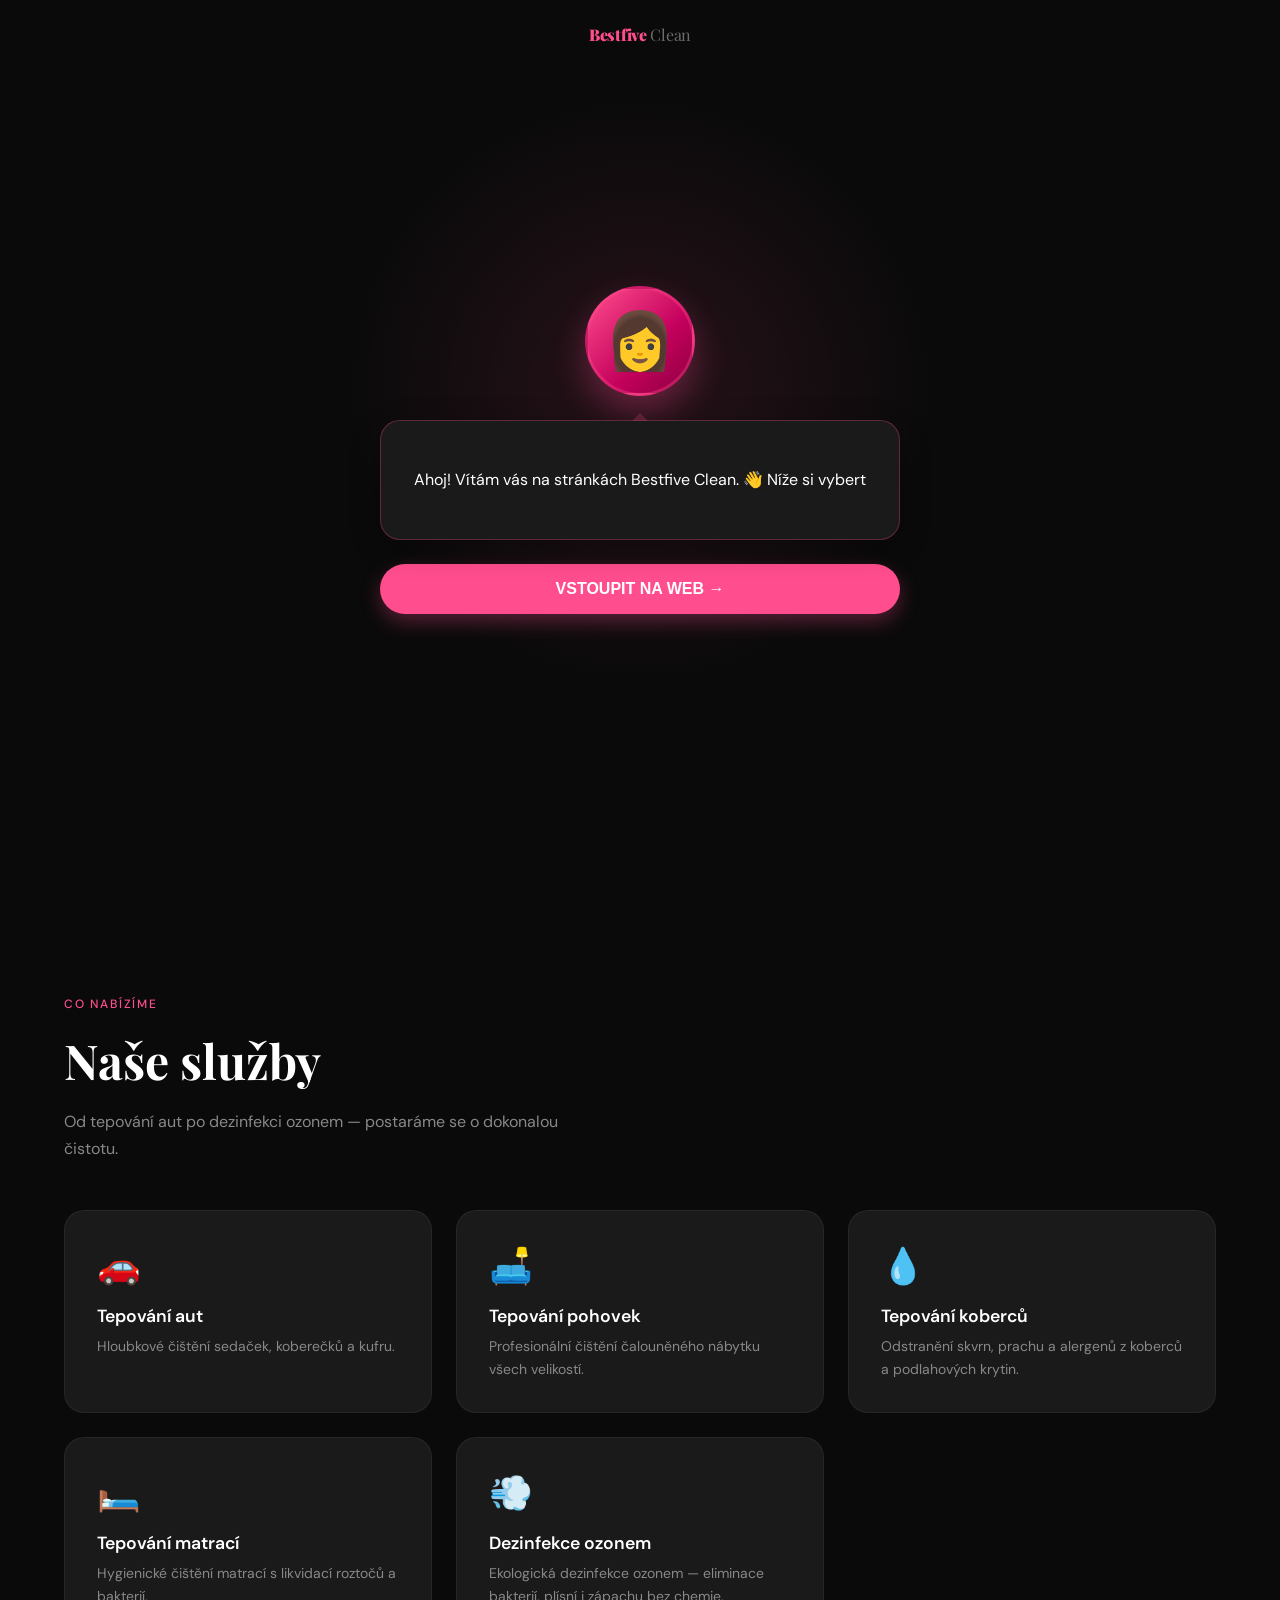
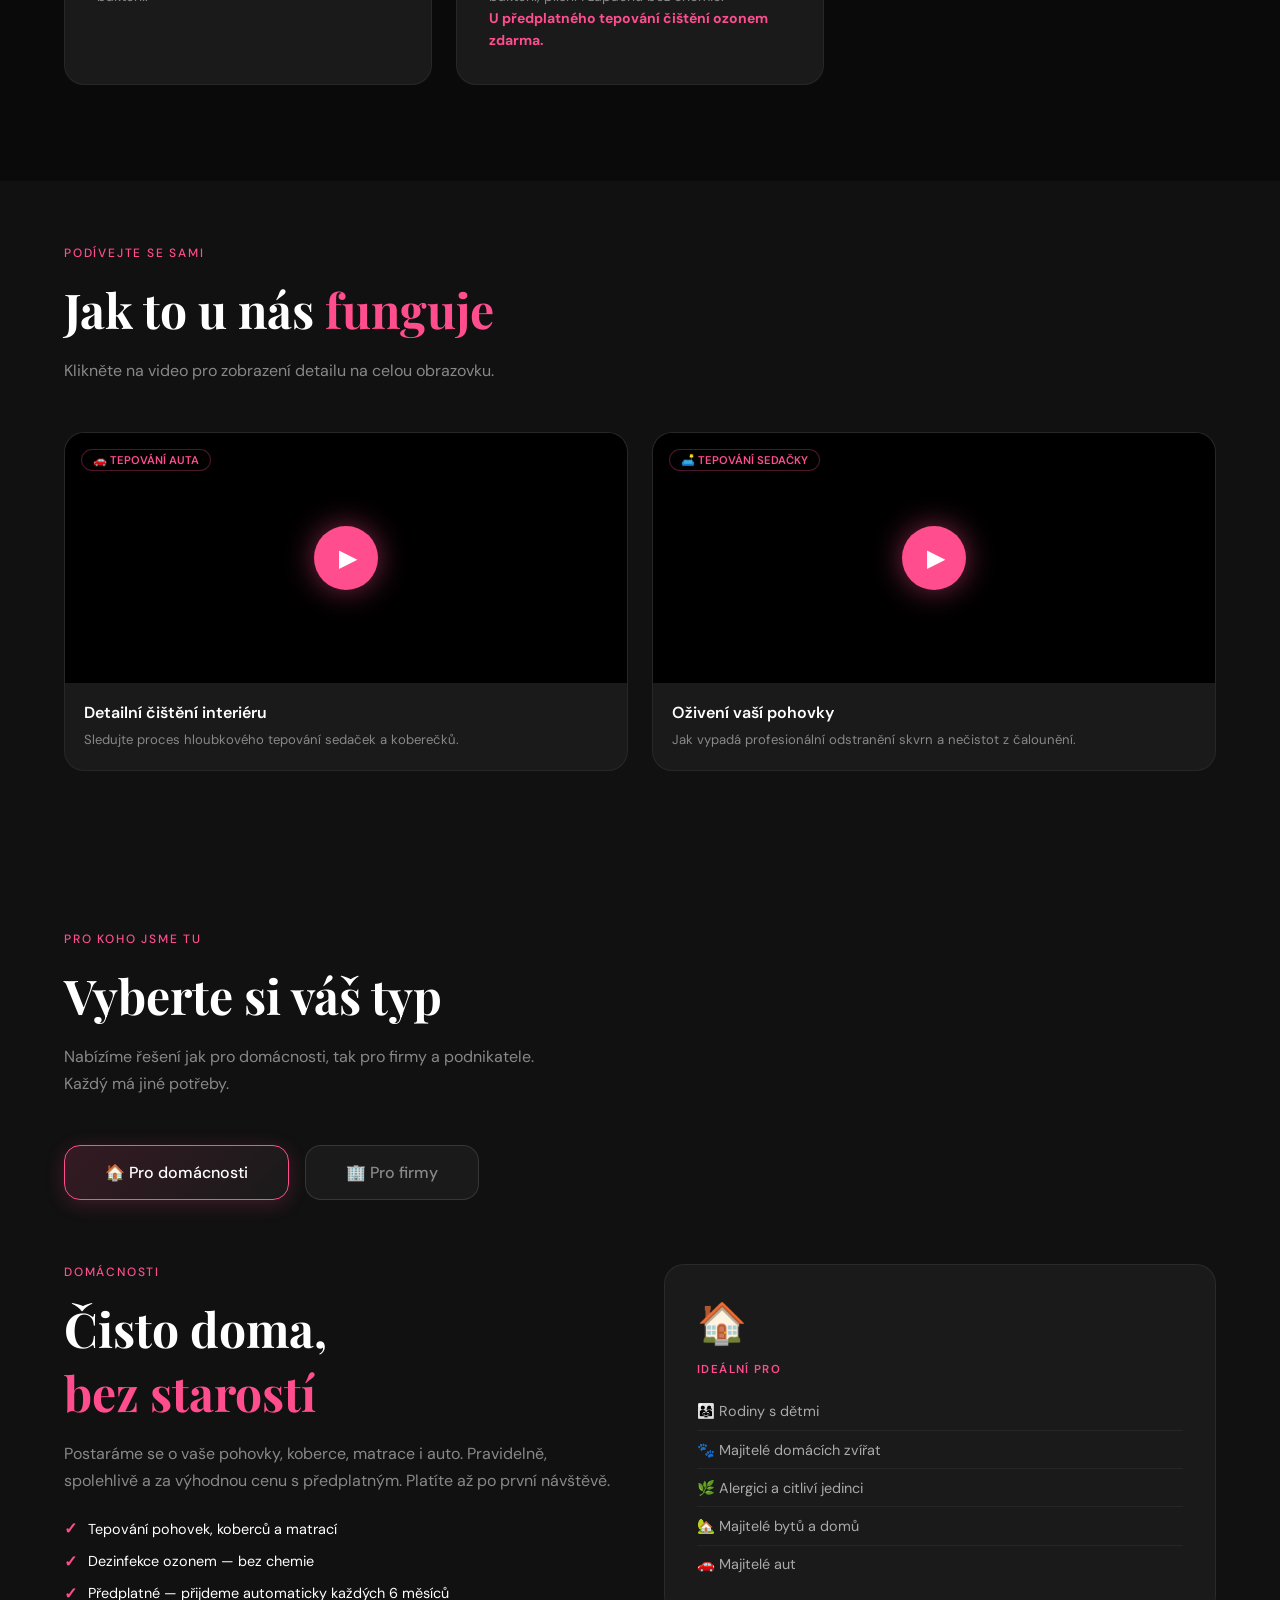
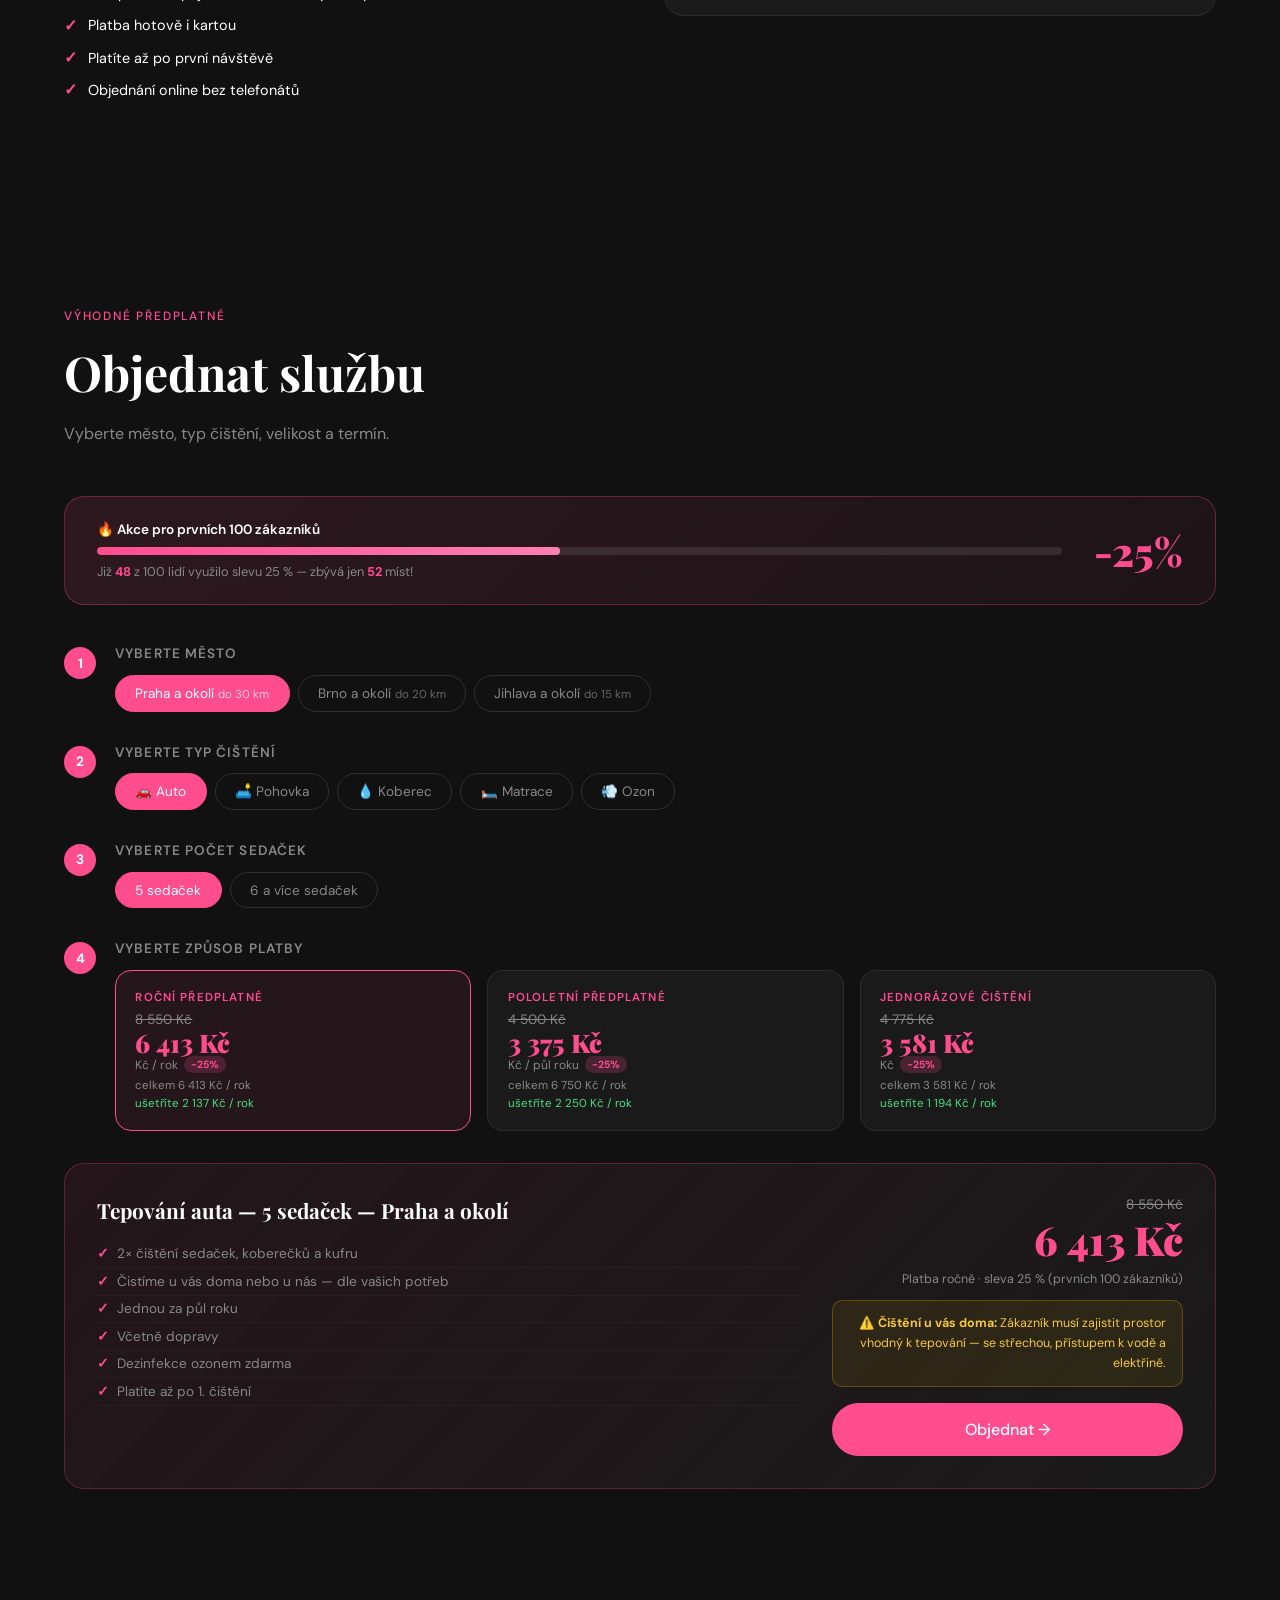
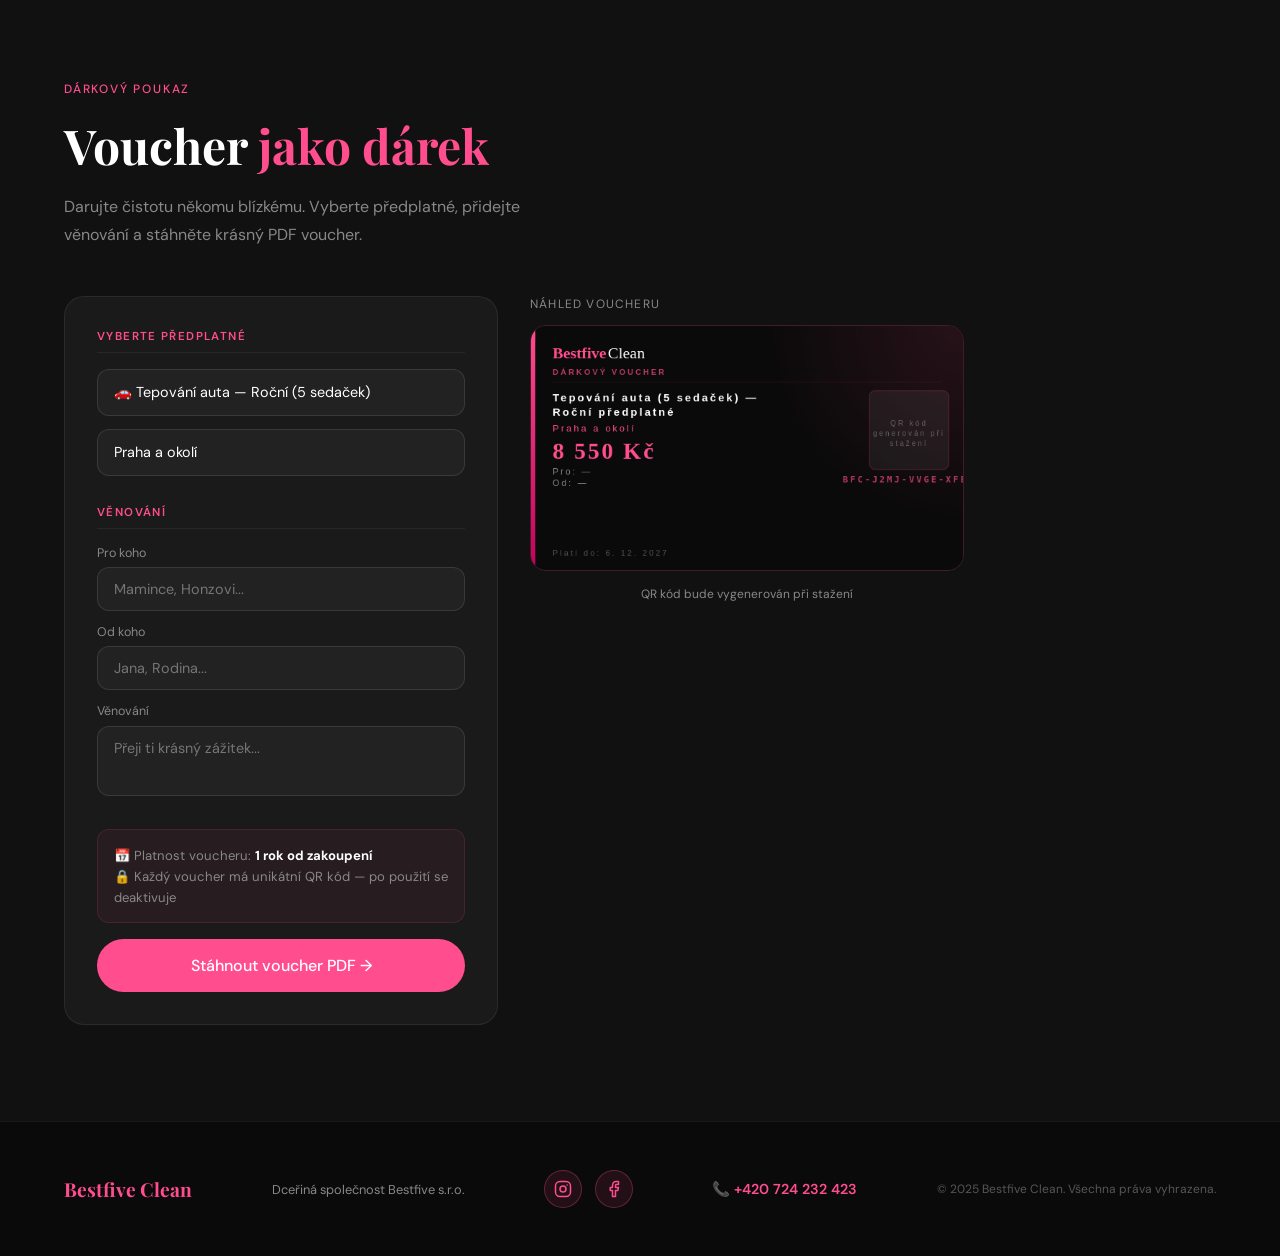
==== commit ff03fca8: "Horne menu" ====
--- a/bestfive-clean-4.html
+++ b/bestfive-clean-4.html
@@ -704,15 +704,16 @@
 <body>
 
 <!-- NAV -->
+<!-- NAV -->
 <nav>
   <div class="logo">Bestfive<span> Clean</span></div>
   <ul>
     <li><a href="#sluzby">Služby</a></li>
     <li><a href="#segment">Domácnosti & Firmy</a></li>
-    <li><a href="#predplatne">Předplatné</a></li>
+    <li><a href="#predplatne">Předplatné</a></li> <!-- Tento odkaz zostáva nezmenený -->
     <li><a href="#voucher">Voucher</a></li>
   </ul>
-  <button class="nav-btn" onclick="document.getElementById('objednavka').scrollIntoView({behavior:'smooth'})">Objednat</button>
+  <button class="nav-btn" onclick="document.getElementById('predplatne').scrollIntoView({behavior:'smooth'})">Objednat</button>
   <a href="tel:+420724232423" style="color:var(--pink);font-size:0.875rem;font-weight:600;text-decoration:none;margin-left:1rem">📞 +420 724 232 423</a>
 </nav>
 
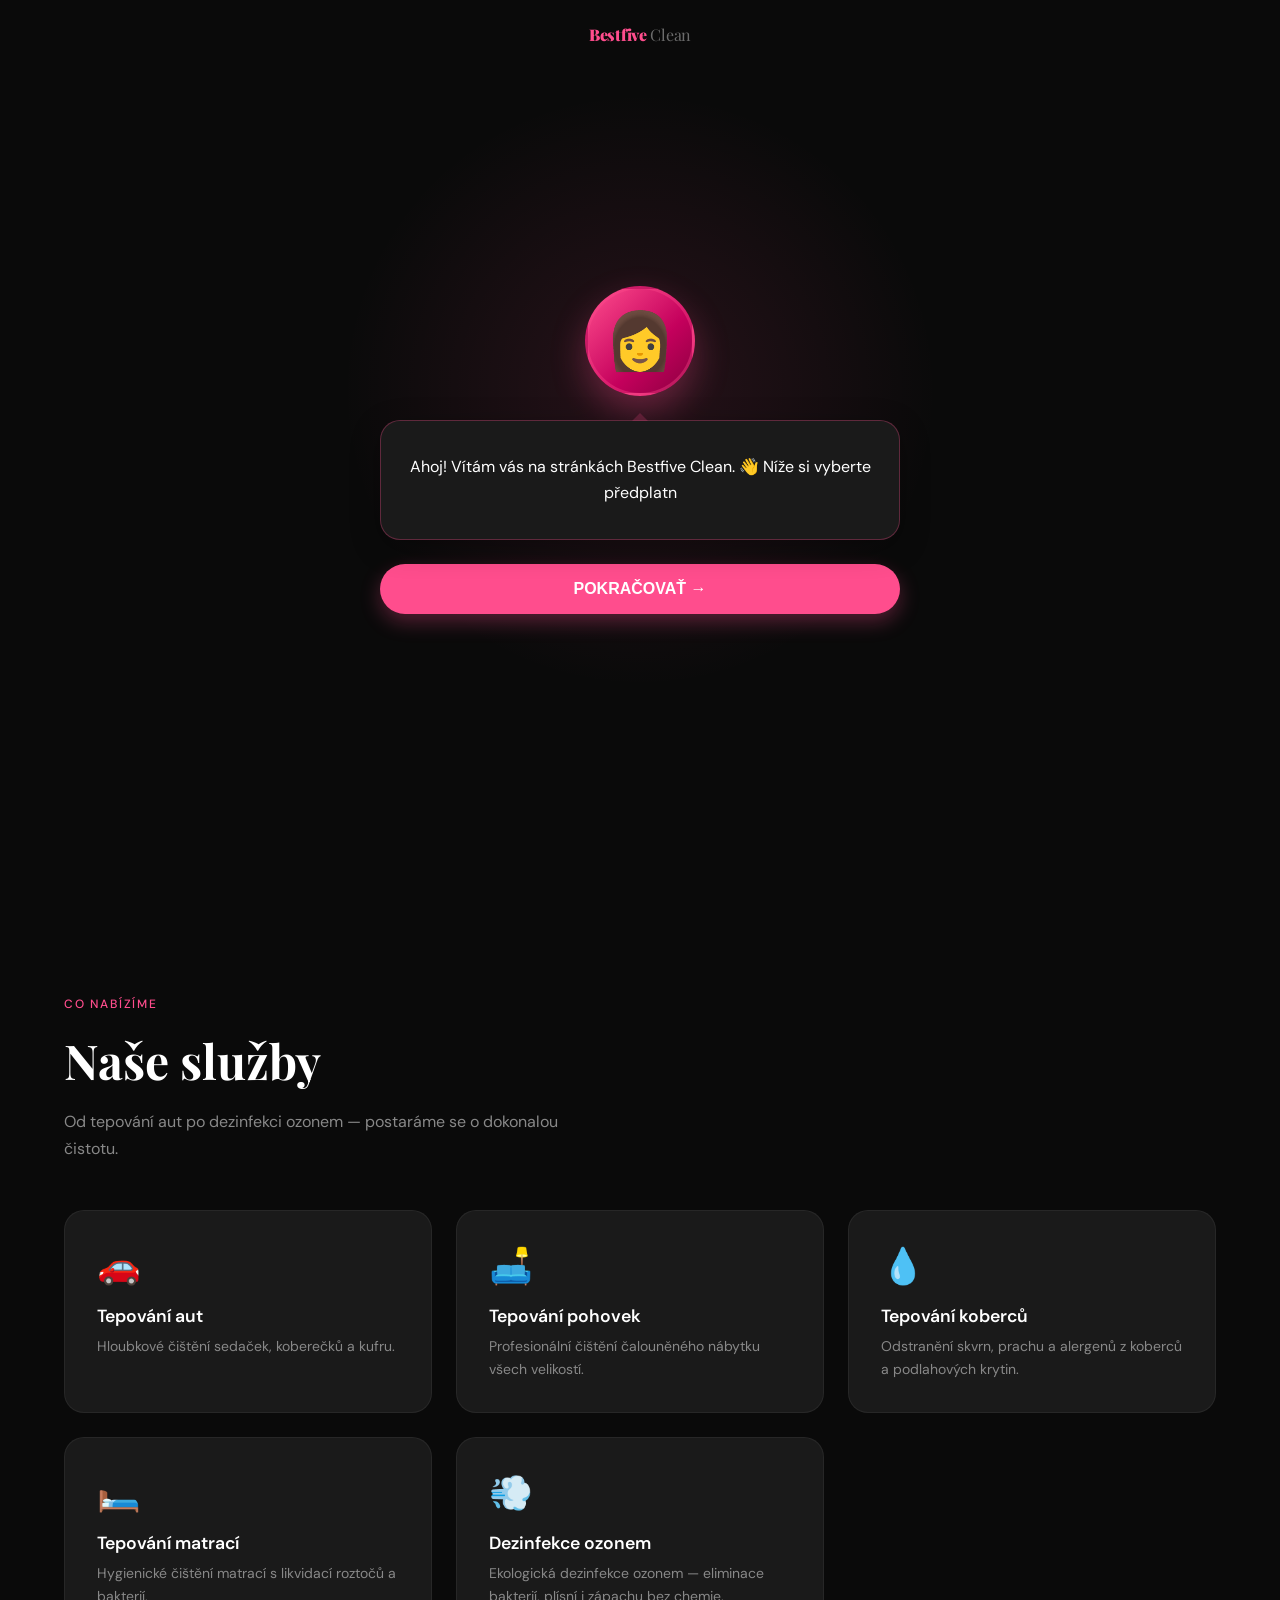
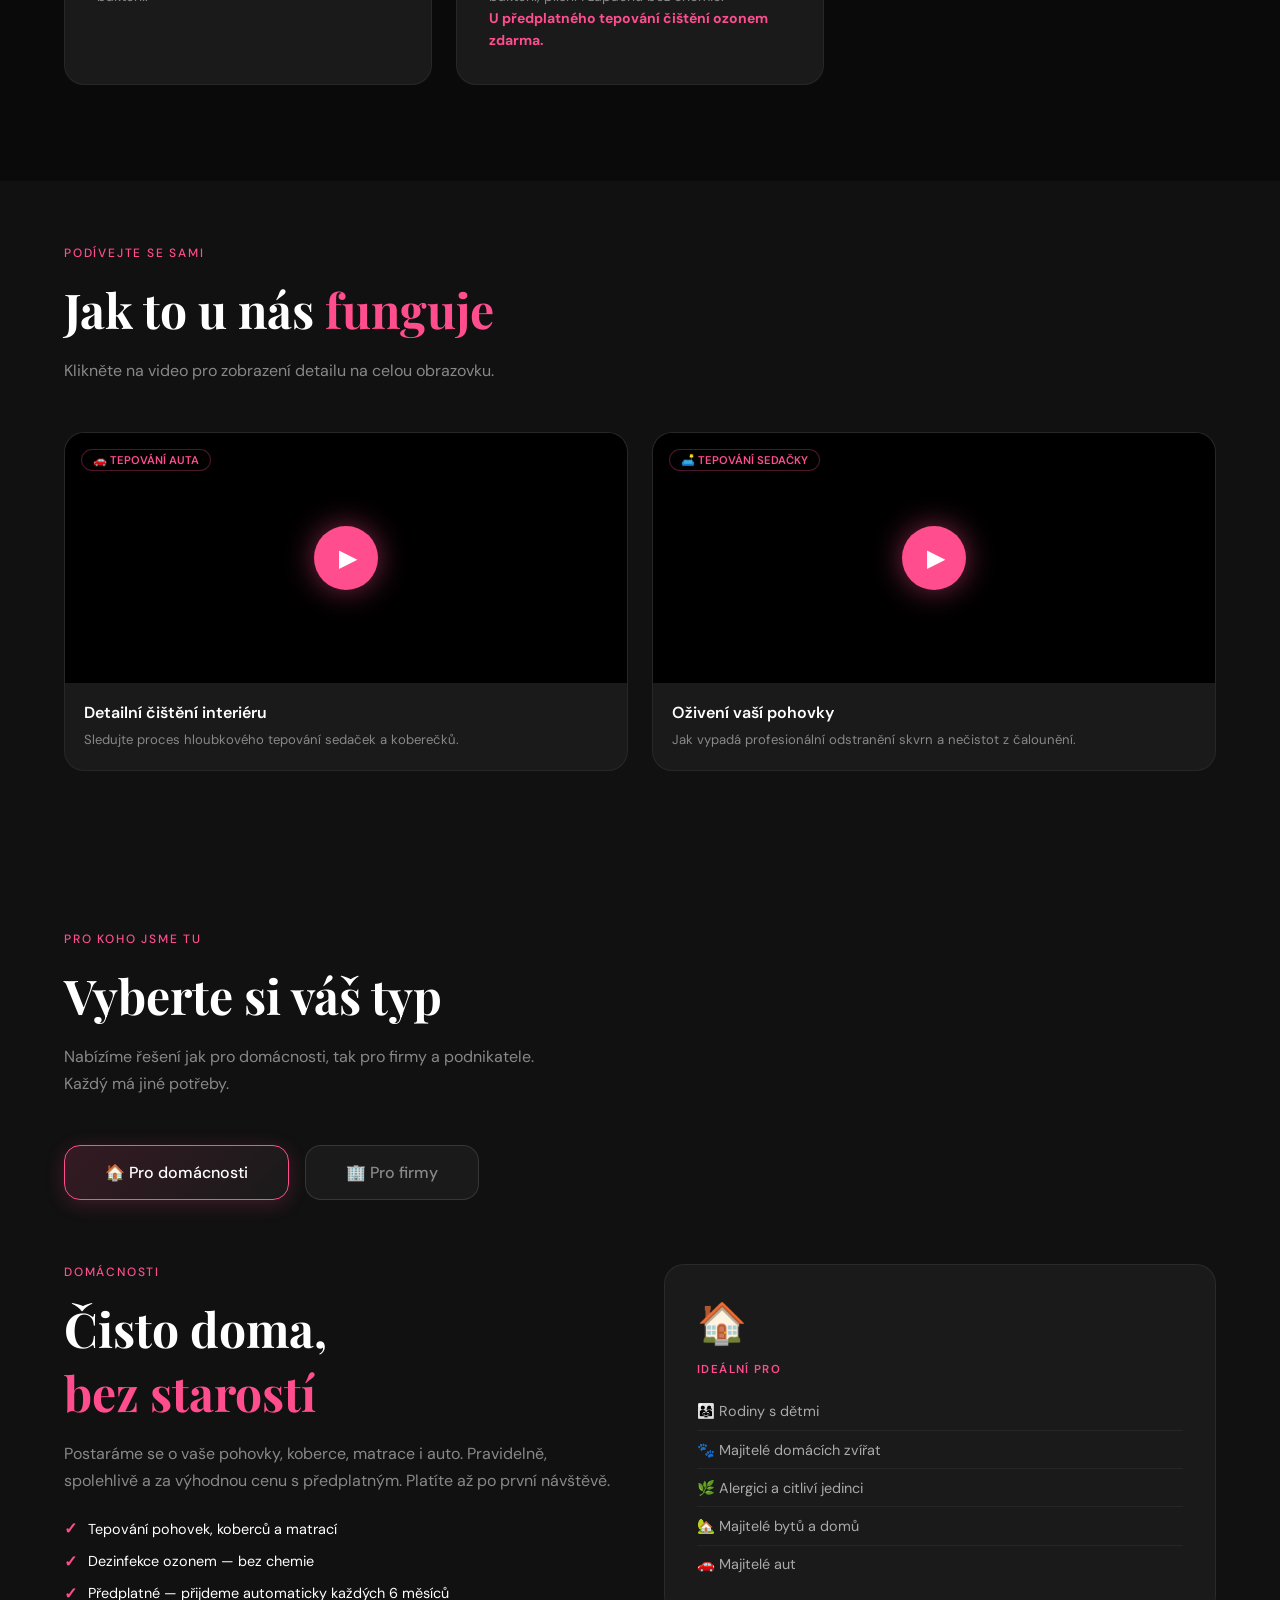
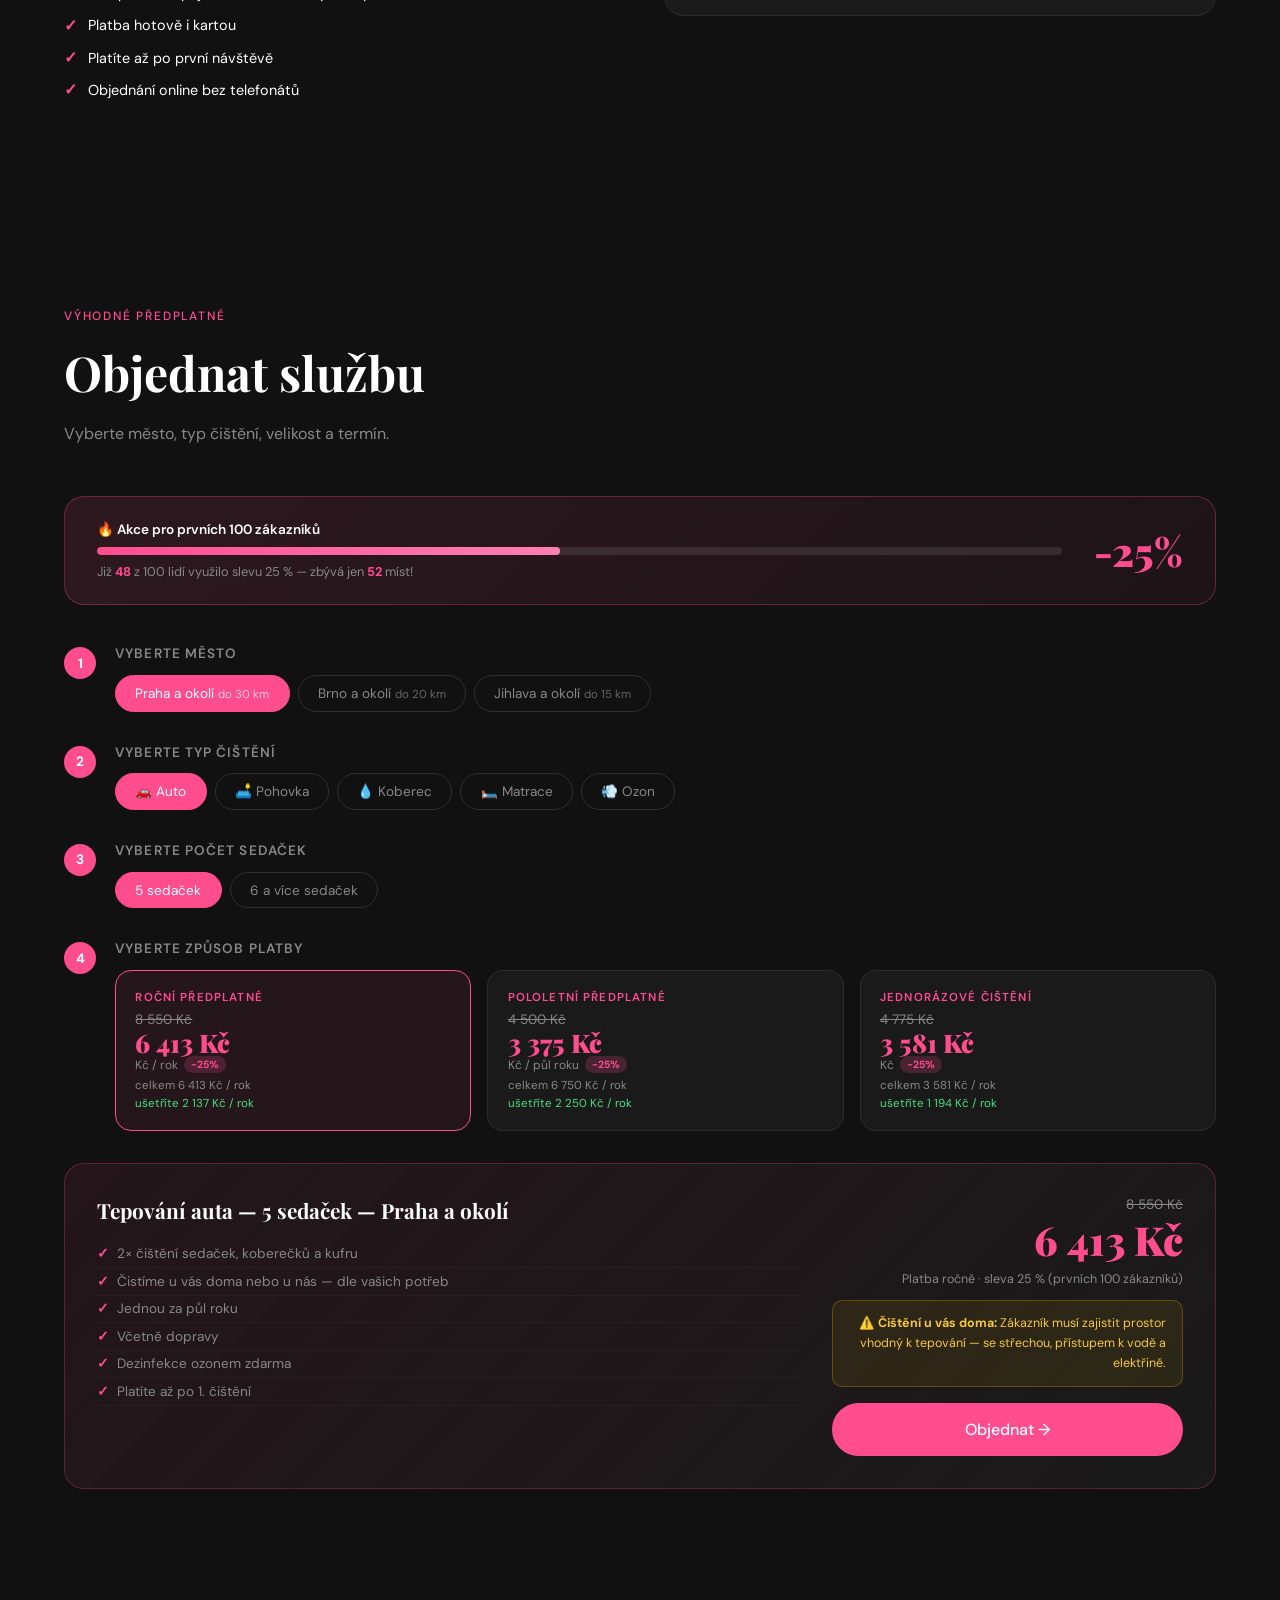
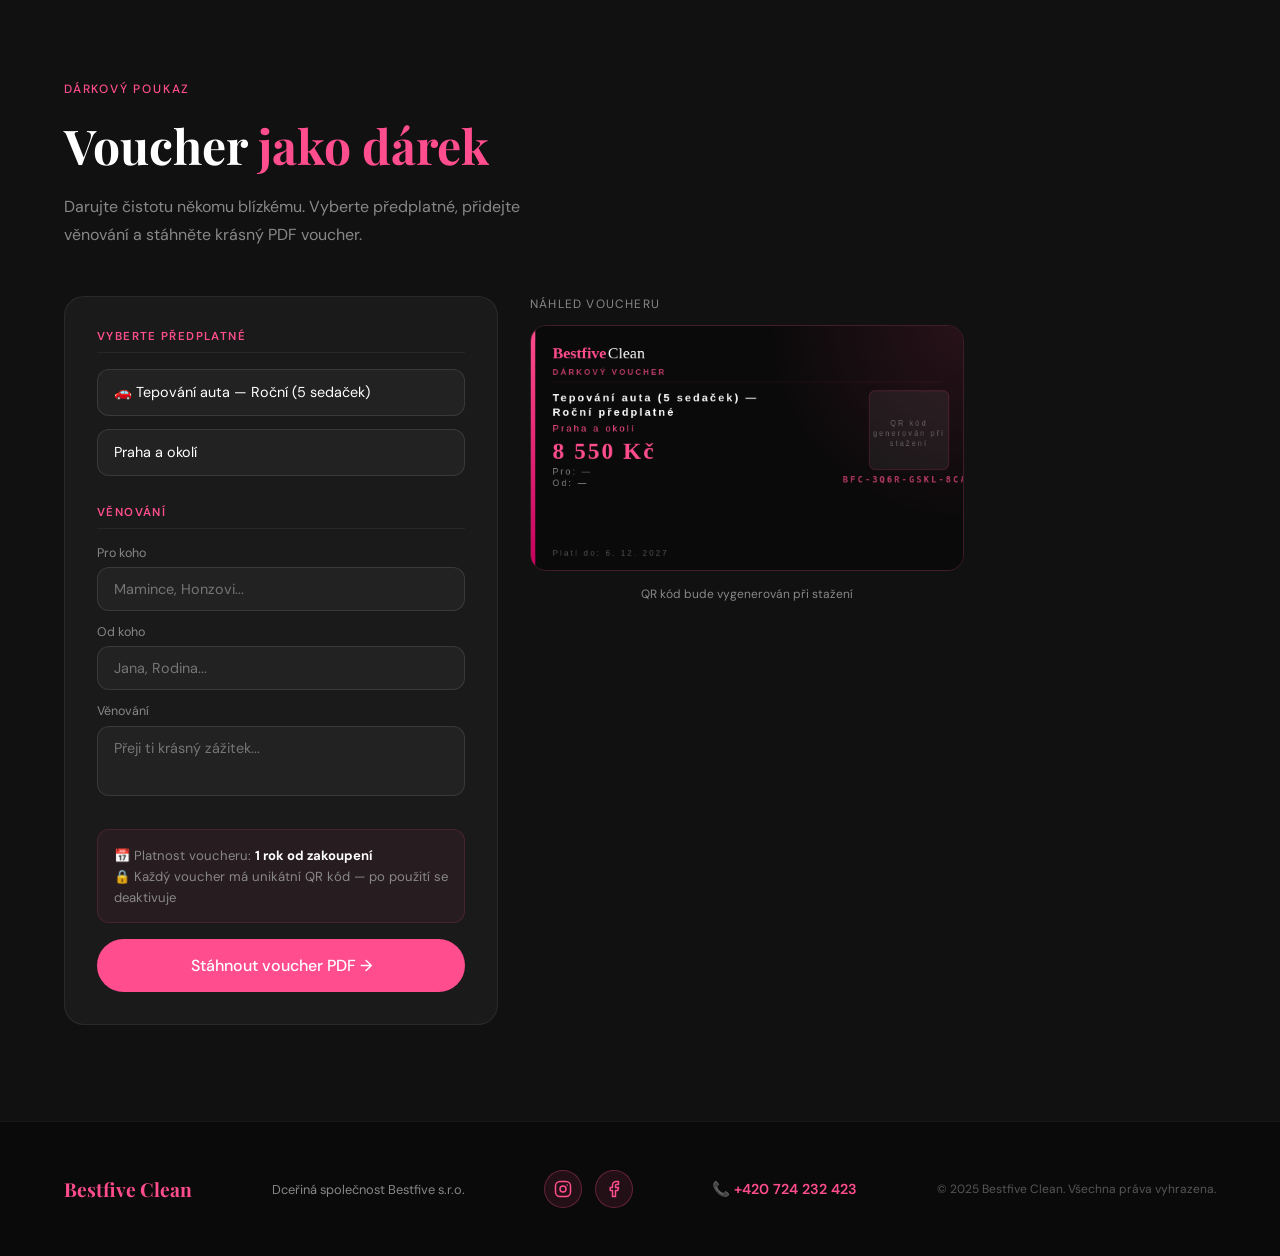
==== commit 5e3fbe75: "fix" ====
--- a/bestfive-clean-4.html
+++ b/bestfive-clean-4.html
@@ -3,7 +3,7 @@
 <head>
 <meta charset="UTF-8">
 <meta name="viewport" content="width=device-width, initial-scale=1.0">
-<title>Bestfive Clean – Profesionální čištění</title>
+<title>BESTFIVE Clean – Profesionální čištění</title>
 <link href="https://fonts.googleapis.com/css2?family=Playfair+Display:wght@400;700;900&family=DM+Sans:wght@300;400;500&display=swap" rel="stylesheet">
 <script src="//widget.simplybook.it/v2/widget/widget.js" type="text/javascript"></script>
 
@@ -11,7 +11,7 @@
   :root {
     --pink: #ff4d8d;
     --pink-light: #ff80b0;
-    --pink-pale: #ffe0ed;
+    --pink-pale: #230914;
     --black: #0a0a0a;
     --dark: #111111;
     --dark2: #1a1a1a;
@@ -704,13 +704,12 @@
 <body>
 
 <!-- NAV -->
-<!-- NAV -->
 <nav>
   <div class="logo">Bestfive<span> Clean</span></div>
   <ul>
     <li><a href="#sluzby">Služby</a></li>
     <li><a href="#segment">Domácnosti & Firmy</a></li>
-    <li><a href="#predplatne">Předplatné</a></li> <!-- Tento odkaz zostáva nezmenený -->
+    <li><a href="#predplatne">Předplatné</a></li> 
     <li><a href="#voucher">Voucher</a></li>
   </ul>
   <button class="nav-btn" onclick="document.getElementById('predplatne').scrollIntoView({behavior:'smooth'})">Objednat</button>
@@ -1283,7 +1282,7 @@
     <div class="splash-btns" style="width: 100%;">
       <!-- TOTO TLAČIDLO FUNGUJE OKAMŽITE -->
       <button onclick="vstupNaWeb()" style="width: 100%; padding: 1rem; border-radius: 50px; background: #ff4d8d; color: white; border: none; font-size: 1rem; font-weight: 700; cursor: pointer; box-shadow: 0 8px 20px rgba(255,77,141,0.3);">
-        VSTOUPIT NA WEB →
+        POKRAČOVAŤ →
       </button>
     </div>
   </div>
@@ -2059,18 +2058,26 @@
             "theme": "minimal",
             "theme_settings": {
                 "timeline_show_end_time": "1",
-                "timeline_modern_display": "as_table",
-                "hide_company_label": "0",
+                "timeline_modern_display": "as_slots",
+                "hide_company_label": "1",
                 "timeline_hide_unavailable": "1",
-                "hide_past_days": "0",
-                "sb_base_color": "#000000",
+                "hide_past_days": "1",
+
+                "sb_base_color": "#ff4d8d",
                 "btn_color_1": "#ff4d8d,#ff4d8d,#ff4d8d",
                 "link_color": "#ff80b0",
-                "display_item_mode": "list",
-                "body_bg_color": "#e3e3e3",
+
+                "body_bg_color": "#ffffff",
+
                 "dark_font_color": "#1a1a1a",
-                "light_font_color": "#ff4d8d",
-                "sb_company_label_color": "#e3e3e3"
+                "light_font_color": "#ffffff",
+
+                "sb_company_label_color": "#ffffff",
+
+                "sb_busy": "#ffd6e5",
+                "sb_available": "#1a1a1a",
+
+                "display_item_mode": "list"
             },
             "timeline": "modern",
             "datepicker": "top_calendar",
